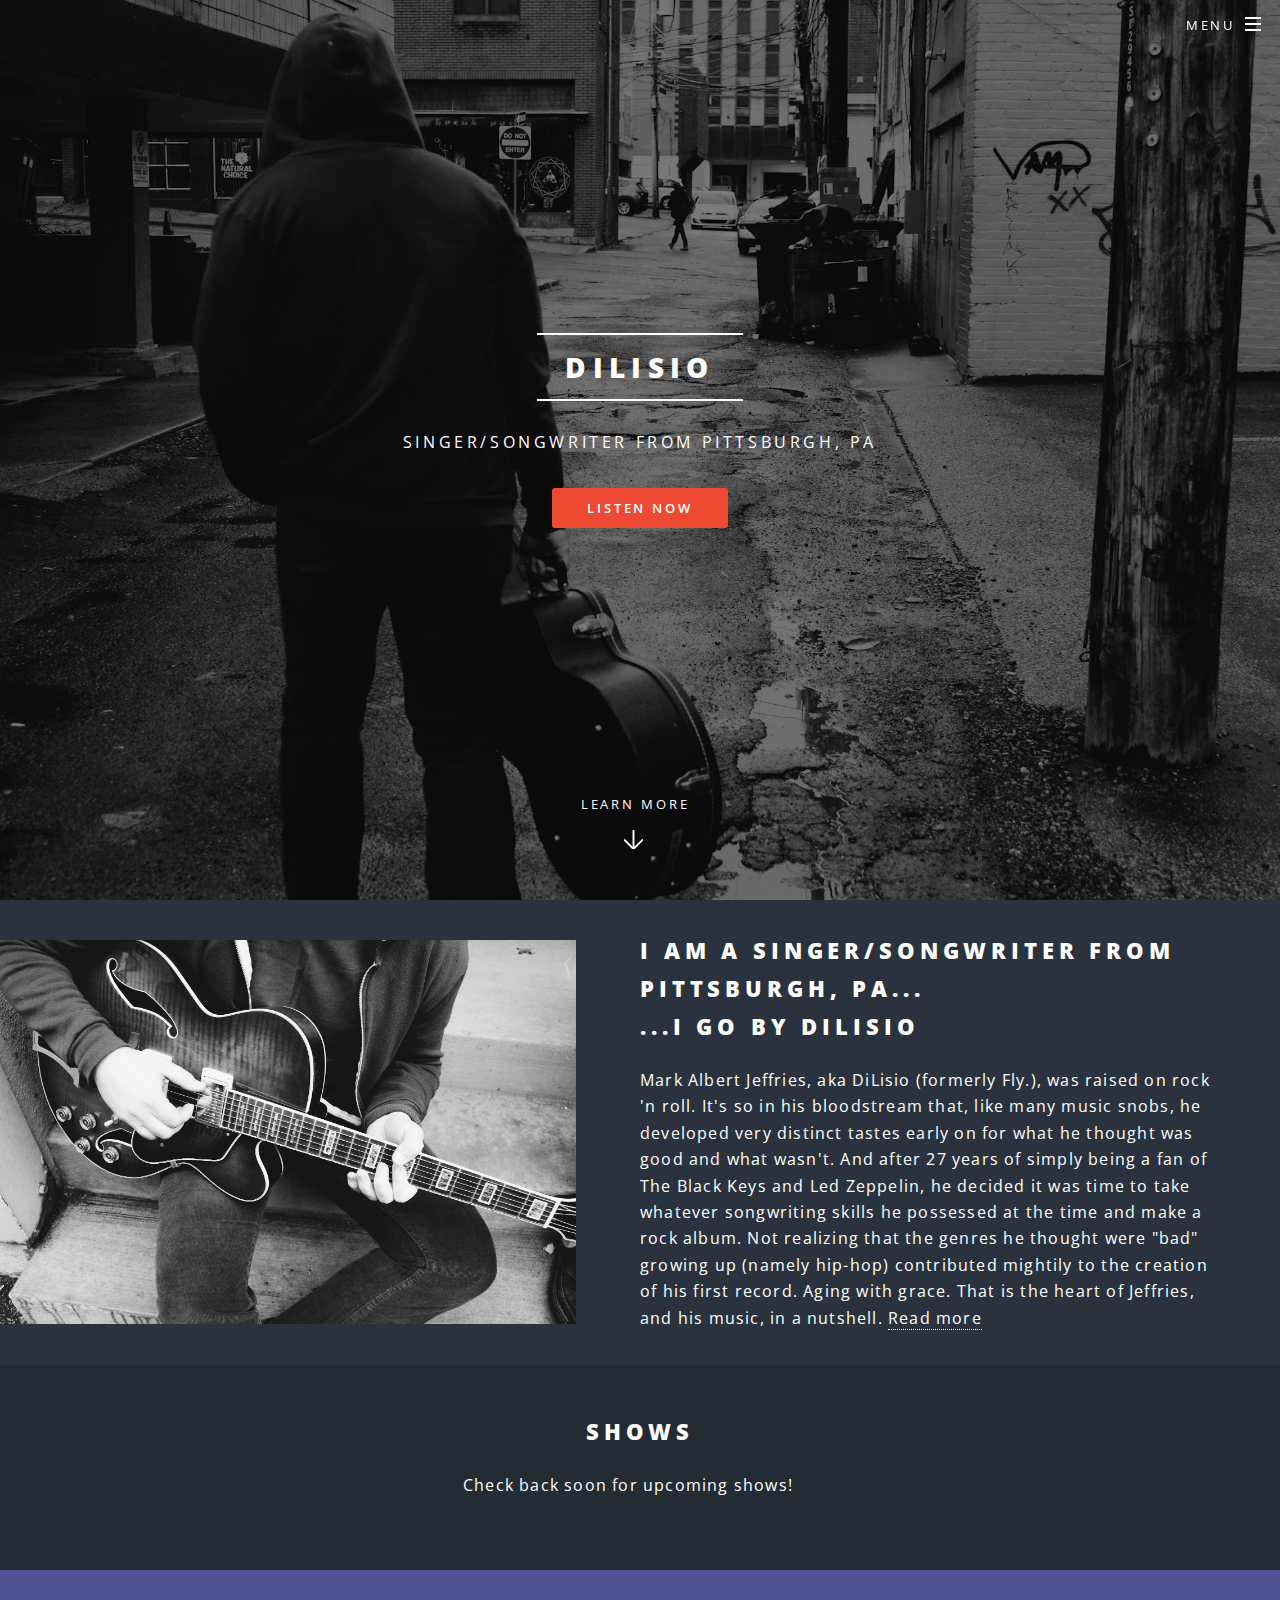
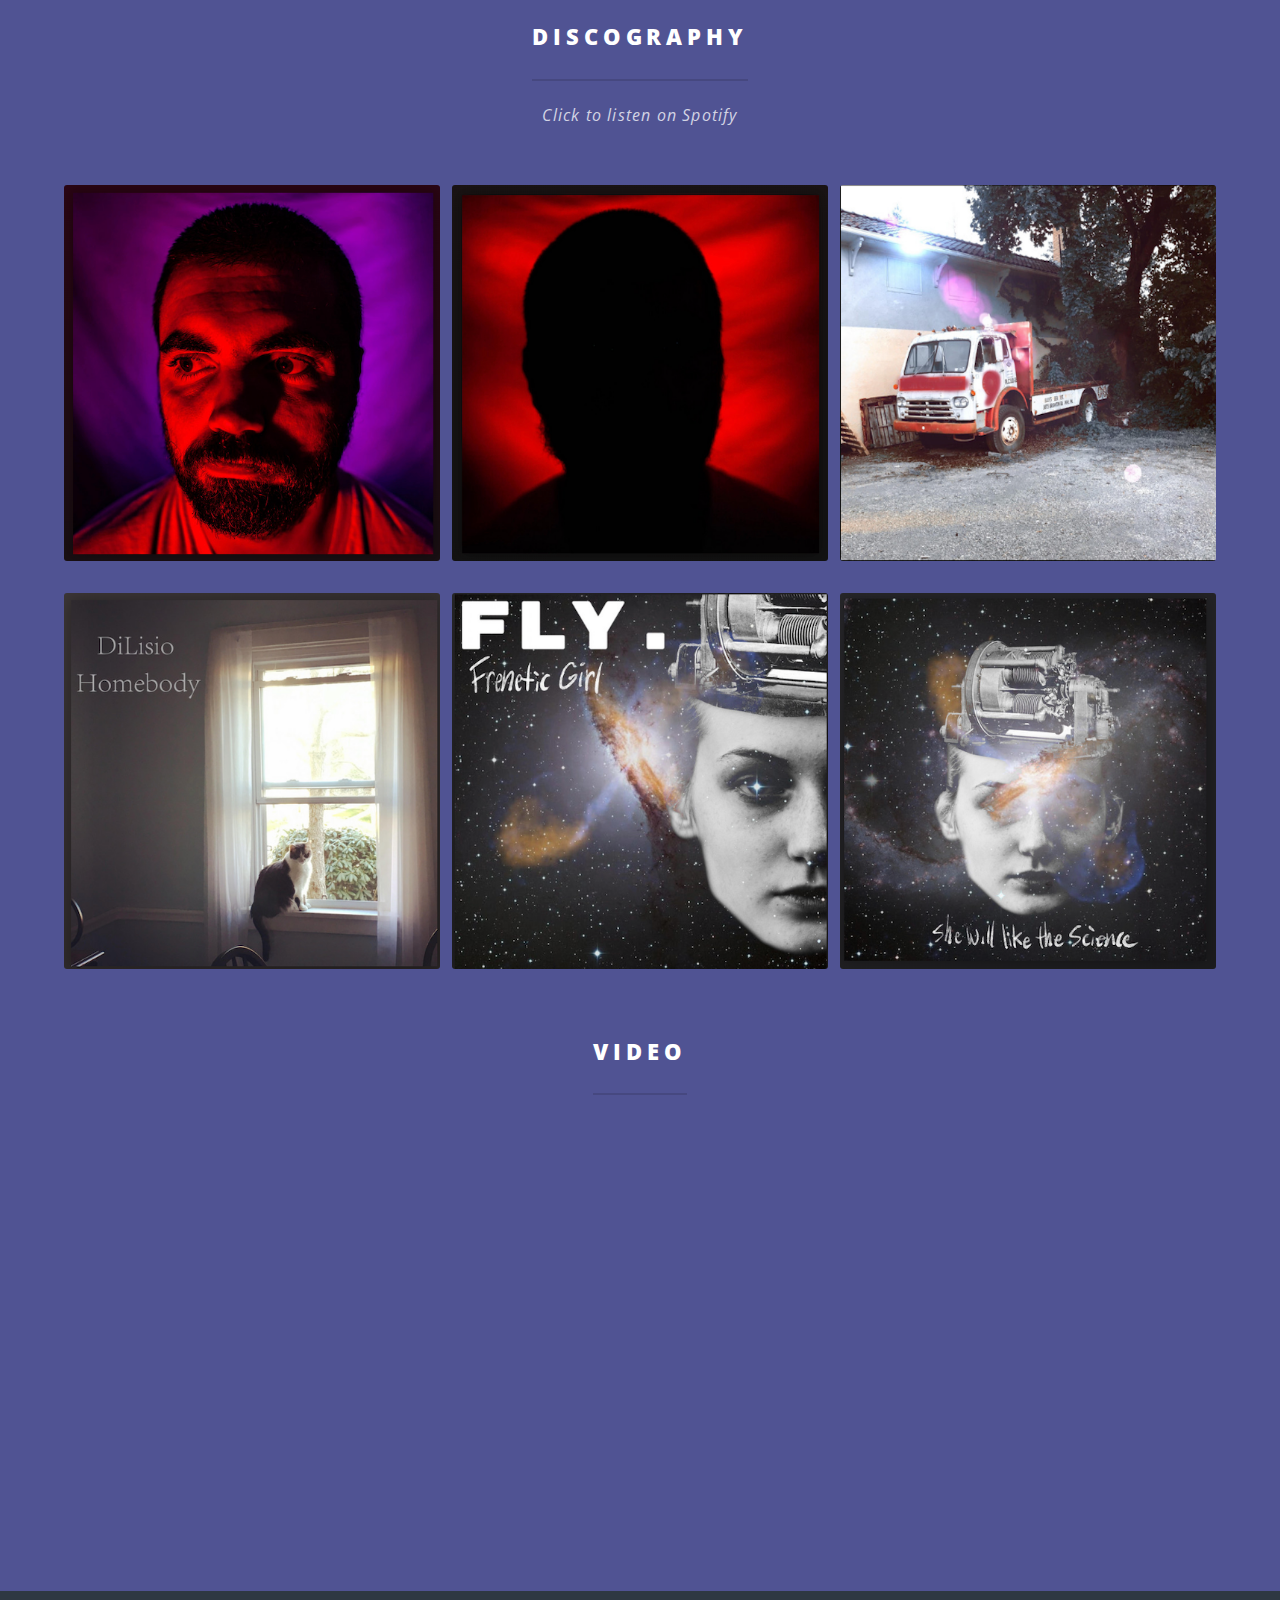
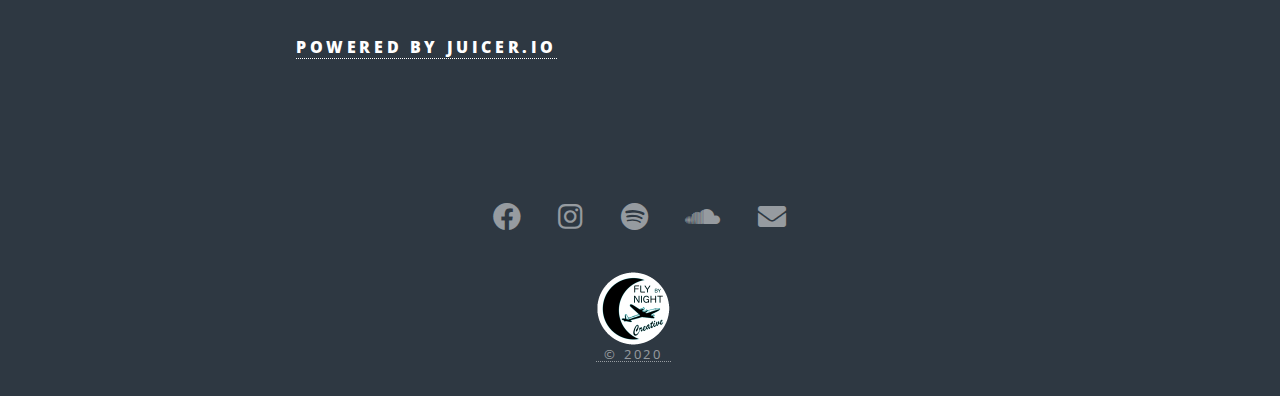
==== index.html @ 2add56e3 "add lyric video" ====
<!DOCTYPE HTML>
<html>
	<head>
		<title>DiLisio Music</title>
		<meta charset="utf-8" />
		<meta name="viewport" content="width=device-width, initial-scale=1, user-scalable=no" />
    <link rel="stylesheet" href="assets/css/main.css" />
    <link rel="icon" type="image/png" href="./favicon.ico">
		<noscript><link rel="stylesheet" href="assets/css/noscript.css" /></noscript>
	</head>
	<body class="landing is-preload">

		<!-- Page Wrapper -->
			<div id="page-wrapper">

				<!-- Header -->
					<header id="header" class="alt">
						<h1><a href="index.html">DiLisio</a></h1>
						<nav id="nav">
							<ul>
								<li class="special">
									<a href="#menu" class="menuToggle"><span>Menu</span></a>
									<div id="menu">
										<ul>
											<li><a href="index.html">Home</a></li>
											<li><a href="#about">About</a></li>
                      <li><a href="#events">Shows</a></li>
                      <li><a href="#media">Media</a></li>
										</ul>
									</div>
								</li>
							</ul>
						</nav>
					</header>

				<!-- Banner -->
					<section id="banner">
						<div class="inner">
							<h2>DiLisio</h2>
							<p>Singer/Songwriter from Pittsburgh, PA</p>
							<ul class="actions special">
								<li><a href="#media" class="button primary">Listen Now</a></li>
							</ul>
						</div>
						<a href="#about" class="more scrolly">Learn More</a>
					</section>

        <!-- About -->
          <section id="about" class="wrapper alt style2">
            <section class="spotlight">
              <div class="image"><img src="images/pic01.jpg" alt="" /></div><div class="content">
                <h2>I am a singer/songwriter from Pittsburgh, PA...<br />
                  ...I go by DiLisio</h2>
                <p>Mark Albert Jeffries, aka DiLisio (formerly Fly.), was raised on rock 'n roll. It's so in his
                bloodstream that, like many music snobs, he developed very distinct tastes early on for what he thought
                was good and what wasn't. And after 27 years of simply being a fan of The Black Keys and Led Zeppelin,
                he decided it was time to take whatever songwriting skills he possessed at the time and make a rock
                album. Not realizing that the genres he thought were "bad" growing up (namely hip-hop) contributed
                mightily to the creation of his first record. Aging with grace. That is the heart of Jeffries, and his
                music, in a nutshell. <a href="about.html">Read more</a></p>
              </div>
            </section>
          </section>
          
          <!-- Events -->
          <section id="events" class="wrapper alt style2">
            <section class="spotlight">
              <div class="events">
                <h2>Shows</h2>
                <ul class="alt">
                  <li>
                    <div class="row">
                      <div class="col-12">
                        <p>Check back soon for upcoming shows!</p>
                      </div>
                    </div>
                  </li>
                  <!-- Event -->
                  <!-- <li>
                    <div class="row">
                      <div class="col-3">
                        Sa. March 14, 2020
                        <br>
                        6:00pm
                      </div>
                      <div class="col-6">
                        <h4>
                          <a href="https://rockwoodmusichall.com/event/dilisio/"
                            target="blank">Rockwood Music Hall, NYC</a>
                        </h4>
                        <span>
                          <i>
                            DiLisio (on Stage I)
                          </i>
                        </span>
                      </div>
                      <div class="col-3">
                        No Cover
                        <br>
                        21+
                      </div>
                    </div>
                  </li> -->
                  <!-- Event -->
                  <!-- <li>
                    <div class="row">
                      <div class="col-3">
                        11-10-2019
                        <br>
                        7:00pm
                      </div>
                      <div class="col-6">
                        <h4>Somewhere In Pittsburgh</h4>
                        <span>
                          <i>More descriptive information</i>
                        </span>
                      </div>
                      <div class="col-3">
                        Price TBD
                      </div>
                    </div>
                  </li> -->
                </ul>
              </div>
            </section>
          </section>

				<!-- Media -->
					<section id="media" class="wrapper style3 special">
						<div class="inner">
							<header class="major">
                <h2>Discography</h2>
                <p class="small"><i>Click to listen on Spotify</i></p>
              </header>
              <div class="box alt">
                <div class="row gtr-50" style="justify-content: center;">
                  <div class="col-4">
                    <span class="image fit">
                      <a href="https://open.spotify.com/album/1Ypr095Gbe5X6QmlO5LQBn" target="blank">
                        <img src="./images/ninetosix.png" alt="Nine to Six">
                      </a>
                    </span>
                  </div>
                  <div class="col-4">
                    <span class="image fit">
                      <a href="https://open.spotify.com/track/3rNw2gfbawACw06v9SVKeW" target="blank">
                        <img src="./images/thirdkid.png" alt="Third Kid">
                      </a>
                    </span>
                  </div>
                  <div class="col-4">
                    <span class="image fit">
                      <a href="https://open.spotify.com/album/3cNwKCBAu1zK0mN9bc5M6N" target="blank">
                        <img src="./images/ignatius.png" alt="Ignatuis">
                      </a>
                    </span>
                  </div>
                </div>
                <div class="row gtr-50" style="justify-content: center;">
                  <div class="col-4">
                    <span class="image fit">
                      <a href="https://open.spotify.com/album/7iqFsmywEopkNvWIKdYFKN" target="blank">
                        <img src="./images/homebody_album.png" alt="Homebody Album">
                      </a>
                    </span>
                  </div>
                  <div class="col-4">
                    <span class="image fit">
                      <a href="https://open.spotify.com/album/6KTgEOl9k09N1osDL3C9WK" target="blank">
                        <img src="./images/freneticgirl_album.png" alt="Fly Frenetic Girl Fly">
                      </a>
                    </span>
                  </div>
                  <div class="col-4">
                    <span class="image fit">
                      <a href="https://open.spotify.com/album/4YTbtve1mFZxiSPj3fg0Ij" target="blank">
                        <img src="./images/science_album.png" alt="She Will Like the Science">
                      </a>
                    </span>
                  </div>
                </div>
              </div>
            </div>
            
            <div class="inner">
              <header class="major">
                <h2>Video</h2>
              </header>
              <div class="box alt">
                <div class="row gtr-50" style="justify-content: center;">
                  <div class="col-12">
                    <iframe width="560" height="315" src="https://www.youtube-nocookie.com/embed/4_BIo9CR0AQ" frameborder="0"
                      allow="accelerometer; autoplay; encrypted-media; gyroscope; picture-in-picture" allowfullscreen></iframe>
                  </div>
                </div>
              </div>
            </div>
          </section>

				<!-- CTA -->
					<section id="cta" class="wrapper style4">
						<div class="inner">
							<script src="https://assets.juicer.io/embed.js" type="text/javascript"></script>
							<link href="https://assets.juicer.io/embed.css" media="all" rel="stylesheet" type="text/css" />
							<ul class="juicer-feed" data-feed-id="igobydilisio">
							  <h1 class="referral"><a href="https://www.juicer.io">Powered by Juicer.io</a></h1>
							</ul>
						</div>
					</section>

				<!-- Footer -->
					<footer id="footer">
						<ul class="icons">
              <li>
                <a href="https://wwww.facebook.com/igobydilisio/" target="blank" class="icon brands fa-facebook">
                  <span class="label">Facebook</span>
                </a>
              </li>
              <li>
                <a href="https://www.instagram.com/igobydilisio/" target="blank" class="icon brands fa-instagram">
                  <span class="label">Instagram</span>
                </a>
              </li>
              <li>
                <a href="https://open.spotify.com/artist/0i4edphpvkUBeal0xPfTtk" target="blank" class="icon brands fa-spotify">
                  <span class="label">Spotify</span>
                </a>
              </li>
							<li>
                <a href="https://soundcloud.com/mark-jeffries-790343314" target="blank" class="icon brands fa-soundcloud">
                  <span class="label">SoundCloud</span>
                </a>
              </li>
							<li>
                <a href="mailto:dilisiomusic@gmail.com" class="icon solid fa-envelope">
                  <span class="label">E-mail</span>
                </a>
              </li>
						</ul>
						<ul class="copyright">
							<li>
                <div class="fbnc">
                  <a href="http://www.flybynightcreative.com/" target="blank">
                    <img src="./images/fbnc_logo-round.png" alt="Fly by Night Creative">
                    <br>
                    &copy; 2020
                  </a>
                </div>
              </li>
						</ul>
					</footer>

			</div>

		<!-- Scripts -->
			<script src="assets/js/jquery.min.js"></script>
			<script src="assets/js/jquery.scrollex.min.js"></script>
			<script src="assets/js/jquery.scrolly.min.js"></script>
			<script src="assets/js/browser.min.js"></script>
			<script src="assets/js/breakpoints.min.js"></script>
			<script src="assets/js/util.js"></script>
			<script src="assets/js/main.js"></script>

	</body>
</html>
---- assets/css/main.css ----
@import url(fontawesome-all.min.css);
@import url("https://fonts.googleapis.com/css?family=Open+Sans:400,400italic,600,600italic,800,800italic");

/*
	Spectral by Pixelarity
	pixelarity.com | hello@pixelarity.com
	License: pixelarity.com/license
*/

html, body, div, span, applet, object,
iframe, h1, h2, h3, h4, h5, h6, p, blockquote,
pre, a, abbr, acronym, address, big, cite,
code, del, dfn, em, img, ins, kbd, q, s, samp,
small, strike, strong, sub, sup, tt, var, b,
u, i, center, dl, dt, dd, ol, ul, li, fieldset,
form, label, legend, table, caption, tbody,
tfoot, thead, tr, th, td, article, aside,
canvas, details, embed, figure, figcaption,
footer, header, hgroup, menu, nav, output, ruby,
section, summary, time, mark, audio, video {
	margin: 0;
	padding: 0;
	border: 0;
	font-size: 100%;
	font: inherit;
	vertical-align: baseline;}

article, aside, details, figcaption, figure,
footer, header, hgroup, menu, nav, section {
	display: block;}

body {
	line-height: 1;
}

ol, ul {
	list-style: none;
}

blockquote, q {
	quotes: none;
}

	blockquote:before, blockquote:after, q:before, q:after {
		content: '';
		content: none;
	}

table {
	border-collapse: collapse;
	border-spacing: 0;
}

body {
	-webkit-text-size-adjust: none;
}

mark {
	background-color: transparent;
	color: inherit;
}

input::-moz-focus-inner {
	border: 0;
	padding: 0;
}

input, select, textarea {
	-moz-appearance: none;
	-webkit-appearance: none;
	-ms-appearance: none;
	appearance: none;
}

/* Basic */

	@-ms-viewport {
		width: device-width;
	}

	html {
		box-sizing: border-box;
	}

	*, *:before, *:after {
		box-sizing: inherit;
	}

	body {
		background: #2e3842;
	}

		body.is-preload *, body.is-preload *:before, body.is-preload *:after {
			-moz-animation: none !important;
			-webkit-animation: none !important;
			-ms-animation: none !important;
			animation: none !important;
			-moz-transition: none !important;
			-webkit-transition: none !important;
			-ms-transition: none !important;
			transition: none !important;
		}

	body, input, select, textarea {
		color: #fff;
		font-family: "Open Sans", Helvetica, sans-serif;
		font-size: 15pt;
		font-weight: 400;
		letter-spacing: 0.075em;
		line-height: 1.65em;
	}

		@media screen and (max-width: 1680px) {

			body, input, select, textarea {
				font-size: 13pt;
			}

		}

		@media screen and (max-width: 1280px) {

			body, input, select, textarea {
				font-size: 12pt;
			}

		}

		@media screen and (max-width: 736px) {

			body, input, select, textarea {
				font-size: 11pt;
				letter-spacing: 0.0375em;
			}

		}

	a {
		-moz-transition: color 0.2s ease, border-bottom-color 0.2s ease;
		-webkit-transition: color 0.2s ease, border-bottom-color 0.2s ease;
		-ms-transition: color 0.2s ease, border-bottom-color 0.2s ease;
		transition: color 0.2s ease, border-bottom-color 0.2s ease;
		border-bottom: dotted 1px;
		color: inherit;
		text-decoration: none;
	}

		a:hover {
			border-bottom-color: transparent;
		}

	strong, b {
		color: #fff;
		font-weight: 600;
	}

	em, i {
		font-style: italic;
	}

	p {
		margin: 0 0 2em 0;
	}

	h1, h2, h3, h4, h5, h6 {
		color: #fff;
		font-weight: 800;
		letter-spacing: 0.225em;
		line-height: 1em;
		margin: 0 0 1em 0;
		text-transform: uppercase;
	}

		h1 a, h2 a, h3 a, h4 a, h5 a, h6 a {
			color: inherit;
			text-decoration: none;
		}

	h2 {
		font-size: 1.35em;
		line-height: 1.75em;
	}

		@media screen and (max-width: 736px) {

			h2 {
				font-size: 1.1em;
				line-height: 1.65em;
			}

		}

	h3 {
		font-size: 1.15em;
		line-height: 1.75em;
	}

		@media screen and (max-width: 736px) {

			h3 {
				font-size: 1em;
				line-height: 1.65em;
			}

		}

	h4 {
		font-size: 1em;
		line-height: 1.5em;
	}

	h5 {
		font-size: 0.8em;
		line-height: 1.5em;
	}

	h6 {
		font-size: 0.7em;
		line-height: 1.5em;
	}

	sub {
		font-size: 0.8em;
		position: relative;
		top: 0.5em;
	}

	sup {
		font-size: 0.8em;
		position: relative;
		top: -0.5em;
	}

	hr {
		border: 0;
		border-bottom: solid 2px #fff;
		margin: 3em 0;
	}

		hr.major {
			margin: 4.5em 0;
		}

	blockquote {
		border-left: solid 4px #fff;
		font-style: italic;
		margin: 0 0 2em 0;
		padding: 0.5em 0 0.5em 2em;
	}

	code {
		background: rgba(144, 144, 144, 0.25);
		border-radius: 3px;
		font-family: "Courier New", monospace;
		font-size: 0.9em;
		letter-spacing: 0;
		margin: 0 0.25em;
		padding: 0.25em 0.65em;
	}

	pre {
		-webkit-overflow-scrolling: touch;
		font-family: "Courier New", monospace;
		font-size: 0.9em;
		margin: 0 0 2em 0;
	}

		pre code {
			display: block;
			line-height: 1.75em;
			padding: 1em 1.5em;
			overflow-x: auto;
		}

	.align-left {
		text-align: left;
	}

	.align-center {
		text-align: center;
	}

	.align-right {
		text-align: right;
	}

/* Row */

	.row {
		display: flex;
		flex-wrap: wrap;
		box-sizing: border-box;
		align-items: stretch;
	}

		.row > * {
			box-sizing: border-box;
		}

		.row.gtr-uniform > * > :last-child {
			margin-bottom: 0;
		}

		.row.aln-left {
			justify-content: flex-start;
		}

		.row.aln-center {
			justify-content: center;
		}

		.row.aln-right {
			justify-content: flex-end;
		}

		.row.aln-top {
			align-items: flex-start;
		}

		.row.aln-middle {
			align-items: center;
		}

		.row.aln-bottom {
			align-items: flex-end;
		}

		.row > .imp {
			order: -1;
		}

		.row > .col-1 {
			width: 8.33333%;
		}

		.row > .off-1 {
			margin-left: 8.33333%;
		}

		.row > .col-2 {
			width: 16.66667%;
		}

		.row > .off-2 {
			margin-left: 16.66667%;
		}

		.row > .col-3 {
			width: 25%;
		}

		.row > .off-3 {
			margin-left: 25%;
		}

		.row > .col-4 {
			width: 33.33333%;
		}

		.row > .off-4 {
			margin-left: 33.33333%;
		}

		.row > .col-5 {
			width: 41.66667%;
		}

		.row > .off-5 {
			margin-left: 41.66667%;
		}

		.row > .col-6 {
			width: 50%;
		}

		.row > .off-6 {
			margin-left: 50%;
		}

		.row > .col-7 {
			width: 58.33333%;
		}

		.row > .off-7 {
			margin-left: 58.33333%;
		}

		.row > .col-8 {
			width: 66.66667%;
		}

		.row > .off-8 {
			margin-left: 66.66667%;
		}

		.row > .col-9 {
			width: 75%;
		}

		.row > .off-9 {
			margin-left: 75%;
		}

		.row > .col-10 {
			width: 83.33333%;
		}

		.row > .off-10 {
			margin-left: 83.33333%;
		}

		.row > .col-11 {
			width: 91.66667%;
		}

		.row > .off-11 {
			margin-left: 91.66667%;
		}

		.row > .col-12 {
			width: 100%;
		}

		.row > .off-12 {
			margin-left: 100%;
		}

		.row.gtr-0 {
			margin-top: 0;
			margin-left: 0em;
		}

			.row.gtr-0 > * {
				padding: 0 0 0 0em;
			}

			.row.gtr-0.gtr-uniform {
				margin-top: 0em;
			}

				.row.gtr-0.gtr-uniform > * {
					padding-top: 0em;
				}

		.row.gtr-25 {
			margin-top: 0;
			margin-left: -0.375em;
		}

			.row.gtr-25 > * {
				padding: 0 0 0 0.375em;
			}

			.row.gtr-25.gtr-uniform {
				margin-top: -0.375em;
			}

				.row.gtr-25.gtr-uniform > * {
					padding-top: 0.375em;
				}

		.row.gtr-50 {
			margin-top: 0;
			margin-left: -0.75em;
		}

			.row.gtr-50 > * {
				padding: 0 0 0 0.75em;
			}

			.row.gtr-50.gtr-uniform {
				margin-top: -0.75em;
			}

				.row.gtr-50.gtr-uniform > * {
					padding-top: 0.75em;
				}

		.row {
			margin-top: 0;
			margin-left: -1.5em;
		}

			.row > * {
				padding: 0 0 0 1.5em;
			}

			.row.gtr-uniform {
				margin-top: -1.5em;
			}

				.row.gtr-uniform > * {
					padding-top: 1.5em;
				}

		.row.gtr-150 {
			margin-top: 0;
			margin-left: -2.25em;
		}

			.row.gtr-150 > * {
				padding: 0 0 0 2.25em;
			}

			.row.gtr-150.gtr-uniform {
				margin-top: -2.25em;
			}

				.row.gtr-150.gtr-uniform > * {
					padding-top: 2.25em;
				}

		.row.gtr-200 {
			margin-top: 0;
			margin-left: -3em;
		}

			.row.gtr-200 > * {
				padding: 0 0 0 3em;
			}

			.row.gtr-200.gtr-uniform {
				margin-top: -3em;
			}

				.row.gtr-200.gtr-uniform > * {
					padding-top: 3em;
				}

		@media screen and (max-width: 1680px) {

			.row {
				display: flex;
				flex-wrap: wrap;
				box-sizing: border-box;
				align-items: stretch;
			}

				.row > * {
					box-sizing: border-box;
				}

				.row.gtr-uniform > * > :last-child {
					margin-bottom: 0;
				}

				.row.aln-left {
					justify-content: flex-start;
				}

				.row.aln-center {
					justify-content: center;
				}

				.row.aln-right {
					justify-content: flex-end;
				}

				.row.aln-top {
					align-items: flex-start;
				}

				.row.aln-middle {
					align-items: center;
				}

				.row.aln-bottom {
					align-items: flex-end;
				}

				.row > .imp-xlarge {
					order: -1;
				}

				.row > .col-1-xlarge {
					width: 8.33333%;
				}

				.row > .off-1-xlarge {
					margin-left: 8.33333%;
				}

				.row > .col-2-xlarge {
					width: 16.66667%;
				}

				.row > .off-2-xlarge {
					margin-left: 16.66667%;
				}

				.row > .col-3-xlarge {
					width: 25%;
				}

				.row > .off-3-xlarge {
					margin-left: 25%;
				}

				.row > .col-4-xlarge {
					width: 33.33333%;
				}

				.row > .off-4-xlarge {
					margin-left: 33.33333%;
				}

				.row > .col-5-xlarge {
					width: 41.66667%;
				}

				.row > .off-5-xlarge {
					margin-left: 41.66667%;
				}

				.row > .col-6-xlarge {
					width: 50%;
				}

				.row > .off-6-xlarge {
					margin-left: 50%;
				}

				.row > .col-7-xlarge {
					width: 58.33333%;
				}

				.row > .off-7-xlarge {
					margin-left: 58.33333%;
				}

				.row > .col-8-xlarge {
					width: 66.66667%;
				}

				.row > .off-8-xlarge {
					margin-left: 66.66667%;
				}

				.row > .col-9-xlarge {
					width: 75%;
				}

				.row > .off-9-xlarge {
					margin-left: 75%;
				}

				.row > .col-10-xlarge {
					width: 83.33333%;
				}

				.row > .off-10-xlarge {
					margin-left: 83.33333%;
				}

				.row > .col-11-xlarge {
					width: 91.66667%;
				}

				.row > .off-11-xlarge {
					margin-left: 91.66667%;
				}

				.row > .col-12-xlarge {
					width: 100%;
				}

				.row > .off-12-xlarge {
					margin-left: 100%;
				}

				.row.gtr-0 {
					margin-top: 0;
					margin-left: 0em;
				}

					.row.gtr-0 > * {
						padding: 0 0 0 0em;
					}

					.row.gtr-0.gtr-uniform {
						margin-top: 0em;
					}

						.row.gtr-0.gtr-uniform > * {
							padding-top: 0em;
						}

				.row.gtr-25 {
					margin-top: 0;
					margin-left: -0.375em;
				}

					.row.gtr-25 > * {
						padding: 0 0 0 0.375em;
					}

					.row.gtr-25.gtr-uniform {
						margin-top: -0.375em;
					}

						.row.gtr-25.gtr-uniform > * {
							padding-top: 0.375em;
						}

				.row.gtr-50 {
					margin-top: 0;
					margin-left: -0.75em;
				}

					.row.gtr-50 > * {
						padding: 0 0 0 0.75em;
					}

					.row.gtr-50.gtr-uniform {
						margin-top: -0.75em;
					}

						.row.gtr-50.gtr-uniform > * {
							padding-top: 0.75em;
						}

				.row {
					margin-top: 0;
					margin-left: -1.5em;
				}

					.row > * {
						padding: 0 0 0 1.5em;
					}

					.row.gtr-uniform {
						margin-top: -1.5em;
					}

						.row.gtr-uniform > * {
							padding-top: 1.5em;
						}

				.row.gtr-150 {
					margin-top: 0;
					margin-left: -2.25em;
				}

					.row.gtr-150 > * {
						padding: 0 0 0 2.25em;
					}

					.row.gtr-150.gtr-uniform {
						margin-top: -2.25em;
					}

						.row.gtr-150.gtr-uniform > * {
							padding-top: 2.25em;
						}

				.row.gtr-200 {
					margin-top: 0;
					margin-left: -3em;
				}

					.row.gtr-200 > * {
						padding: 0 0 0 3em;
					}

					.row.gtr-200.gtr-uniform {
						margin-top: -3em;
					}

						.row.gtr-200.gtr-uniform > * {
							padding-top: 3em;
						}

		}

		@media screen and (max-width: 1280px) {

			.row {
				display: flex;
				flex-wrap: wrap;
				box-sizing: border-box;
				align-items: stretch;
			}

				.row > * {
					box-sizing: border-box;
				}

				.row.gtr-uniform > * > :last-child {
					margin-bottom: 0;
				}

				.row.aln-left {
					justify-content: flex-start;
				}

				.row.aln-center {
					justify-content: center;
				}

				.row.aln-right {
					justify-content: flex-end;
				}

				.row.aln-top {
					align-items: flex-start;
				}

				.row.aln-middle {
					align-items: center;
				}

				.row.aln-bottom {
					align-items: flex-end;
				}

				.row > .imp-large {
					order: -1;
				}

				.row > .col-1-large {
					width: 8.33333%;
				}

				.row > .off-1-large {
					margin-left: 8.33333%;
				}

				.row > .col-2-large {
					width: 16.66667%;
				}

				.row > .off-2-large {
					margin-left: 16.66667%;
				}

				.row > .col-3-large {
					width: 25%;
				}

				.row > .off-3-large {
					margin-left: 25%;
				}

				.row > .col-4-large {
					width: 33.33333%;
				}

				.row > .off-4-large {
					margin-left: 33.33333%;
				}

				.row > .col-5-large {
					width: 41.66667%;
				}

				.row > .off-5-large {
					margin-left: 41.66667%;
				}

				.row > .col-6-large {
					width: 50%;
				}

				.row > .off-6-large {
					margin-left: 50%;
				}

				.row > .col-7-large {
					width: 58.33333%;
				}

				.row > .off-7-large {
					margin-left: 58.33333%;
				}

				.row > .col-8-large {
					width: 66.66667%;
				}

				.row > .off-8-large {
					margin-left: 66.66667%;
				}

				.row > .col-9-large {
					width: 75%;
				}

				.row > .off-9-large {
					margin-left: 75%;
				}

				.row > .col-10-large {
					width: 83.33333%;
				}

				.row > .off-10-large {
					margin-left: 83.33333%;
				}

				.row > .col-11-large {
					width: 91.66667%;
				}

				.row > .off-11-large {
					margin-left: 91.66667%;
				}

				.row > .col-12-large {
					width: 100%;
				}

				.row > .off-12-large {
					margin-left: 100%;
				}

				.row.gtr-0 {
					margin-top: 0;
					margin-left: 0em;
				}

					.row.gtr-0 > * {
						padding: 0 0 0 0em;
					}

					.row.gtr-0.gtr-uniform {
						margin-top: 0em;
					}

						.row.gtr-0.gtr-uniform > * {
							padding-top: 0em;
						}

				.row.gtr-25 {
					margin-top: 0;
					margin-left: -0.375em;
				}

					.row.gtr-25 > * {
						padding: 0 0 0 0.375em;
					}

					.row.gtr-25.gtr-uniform {
						margin-top: -0.375em;
					}

						.row.gtr-25.gtr-uniform > * {
							padding-top: 0.375em;
						}

				.row.gtr-50 {
					margin-top: 0;
					margin-left: -0.75em;
				}

					.row.gtr-50 > * {
						padding: 0 0 0 0.75em;
					}

					.row.gtr-50.gtr-uniform {
						margin-top: -0.75em;
					}

						.row.gtr-50.gtr-uniform > * {
							padding-top: 0.75em;
						}

				.row {
					margin-top: 0;
					margin-left: -1.5em;
				}

					.row > * {
						padding: 0 0 0 1.5em;
					}

					.row.gtr-uniform {
						margin-top: -1.5em;
					}

						.row.gtr-uniform > * {
							padding-top: 1.5em;
						}

				.row.gtr-150 {
					margin-top: 0;
					margin-left: -2.25em;
				}

					.row.gtr-150 > * {
						padding: 0 0 0 2.25em;
					}

					.row.gtr-150.gtr-uniform {
						margin-top: -2.25em;
					}

						.row.gtr-150.gtr-uniform > * {
							padding-top: 2.25em;
						}

				.row.gtr-200 {
					margin-top: 0;
					margin-left: -3em;
				}

					.row.gtr-200 > * {
						padding: 0 0 0 3em;
					}

					.row.gtr-200.gtr-uniform {
						margin-top: -3em;
					}

						.row.gtr-200.gtr-uniform > * {
							padding-top: 3em;
						}

		}

		@media screen and (max-width: 980px) {

			.row {
				display: flex;
				flex-wrap: wrap;
				box-sizing: border-box;
				align-items: stretch;
			}

				.row > * {
					box-sizing: border-box;
				}

				.row.gtr-uniform > * > :last-child {
					margin-bottom: 0;
				}

				.row.aln-left {
					justify-content: flex-start;
				}

				.row.aln-center {
					justify-content: center;
				}

				.row.aln-right {
					justify-content: flex-end;
				}

				.row.aln-top {
					align-items: flex-start;
				}

				.row.aln-middle {
					align-items: center;
				}

				.row.aln-bottom {
					align-items: flex-end;
				}

				.row > .imp-medium {
					order: -1;
				}

				.row > .col-1-medium {
					width: 8.33333%;
				}

				.row > .off-1-medium {
					margin-left: 8.33333%;
				}

				.row > .col-2-medium {
					width: 16.66667%;
				}

				.row > .off-2-medium {
					margin-left: 16.66667%;
				}

				.row > .col-3-medium {
					width: 25%;
				}

				.row > .off-3-medium {
					margin-left: 25%;
				}

				.row > .col-4-medium {
					width: 33.33333%;
				}

				.row > .off-4-medium {
					margin-left: 33.33333%;
				}

				.row > .col-5-medium {
					width: 41.66667%;
				}

				.row > .off-5-medium {
					margin-left: 41.66667%;
				}

				.row > .col-6-medium {
					width: 50%;
				}

				.row > .off-6-medium {
					margin-left: 50%;
				}

				.row > .col-7-medium {
					width: 58.33333%;
				}

				.row > .off-7-medium {
					margin-left: 58.33333%;
				}

				.row > .col-8-medium {
					width: 66.66667%;
				}

				.row > .off-8-medium {
					margin-left: 66.66667%;
				}

				.row > .col-9-medium {
					width: 75%;
				}

				.row > .off-9-medium {
					margin-left: 75%;
				}

				.row > .col-10-medium {
					width: 83.33333%;
				}

				.row > .off-10-medium {
					margin-left: 83.33333%;
				}

				.row > .col-11-medium {
					width: 91.66667%;
				}

				.row > .off-11-medium {
					margin-left: 91.66667%;
				}

				.row > .col-12-medium {
					width: 100%;
				}

				.row > .off-12-medium {
					margin-left: 100%;
				}

				.row.gtr-0 {
					margin-top: 0;
					margin-left: 0em;
				}

					.row.gtr-0 > * {
						padding: 0 0 0 0em;
					}

					.row.gtr-0.gtr-uniform {
						margin-top: 0em;
					}

						.row.gtr-0.gtr-uniform > * {
							padding-top: 0em;
						}

				.row.gtr-25 {
					margin-top: 0;
					margin-left: -0.375em;
				}

					.row.gtr-25 > * {
						padding: 0 0 0 0.375em;
					}

					.row.gtr-25.gtr-uniform {
						margin-top: -0.375em;
					}

						.row.gtr-25.gtr-uniform > * {
							padding-top: 0.375em;
						}

				.row.gtr-50 {
					margin-top: 0;
					margin-left: -0.75em;
				}

					.row.gtr-50 > * {
						padding: 0 0 0 0.75em;
					}

					.row.gtr-50.gtr-uniform {
						margin-top: -0.75em;
					}

						.row.gtr-50.gtr-uniform > * {
							padding-top: 0.75em;
						}

				.row {
					margin-top: 0;
					margin-left: -1.5em;
				}

					.row > * {
						padding: 0 0 0 1.5em;
					}

					.row.gtr-uniform {
						margin-top: -1.5em;
					}

						.row.gtr-uniform > * {
							padding-top: 1.5em;
						}

				.row.gtr-150 {
					margin-top: 0;
					margin-left: -2.25em;
				}

					.row.gtr-150 > * {
						padding: 0 0 0 2.25em;
					}

					.row.gtr-150.gtr-uniform {
						margin-top: -2.25em;
					}

						.row.gtr-150.gtr-uniform > * {
							padding-top: 2.25em;
						}

				.row.gtr-200 {
					margin-top: 0;
					margin-left: -3em;
				}

					.row.gtr-200 > * {
						padding: 0 0 0 3em;
					}

					.row.gtr-200.gtr-uniform {
						margin-top: -3em;
					}

						.row.gtr-200.gtr-uniform > * {
							padding-top: 3em;
						}

		}

		@media screen and (max-width: 736px) {

			.row {
				display: flex;
				flex-wrap: wrap;
				box-sizing: border-box;
				align-items: stretch;
			}

				.row > * {
					box-sizing: border-box;
				}

				.row.gtr-uniform > * > :last-child {
					margin-bottom: 0;
				}

				.row.aln-left {
					justify-content: flex-start;
				}

				.row.aln-center {
					justify-content: center;
				}

				.row.aln-right {
					justify-content: flex-end;
				}

				.row.aln-top {
					align-items: flex-start;
				}

				.row.aln-middle {
					align-items: center;
				}

				.row.aln-bottom {
					align-items: flex-end;
				}

				.row > .imp-small {
					order: -1;
				}

				.row > .col-1-small {
					width: 8.33333%;
				}

				.row > .off-1-small {
					margin-left: 8.33333%;
				}

				.row > .col-2-small {
					width: 16.66667%;
				}

				.row > .off-2-small {
					margin-left: 16.66667%;
				}

				.row > .col-3-small {
					width: 25%;
				}

				.row > .off-3-small {
					margin-left: 25%;
				}

				.row > .col-4-small {
					width: 33.33333%;
				}

				.row > .off-4-small {
					margin-left: 33.33333%;
				}

				.row > .col-5-small {
					width: 41.66667%;
				}

				.row > .off-5-small {
					margin-left: 41.66667%;
				}

				.row > .col-6-small {
					width: 50%;
				}

				.row > .off-6-small {
					margin-left: 50%;
				}

				.row > .col-7-small {
					width: 58.33333%;
				}

				.row > .off-7-small {
					margin-left: 58.33333%;
				}

				.row > .col-8-small {
					width: 66.66667%;
				}

				.row > .off-8-small {
					margin-left: 66.66667%;
				}

				.row > .col-9-small {
					width: 75%;
				}

				.row > .off-9-small {
					margin-left: 75%;
				}

				.row > .col-10-small {
					width: 83.33333%;
				}

				.row > .off-10-small {
					margin-left: 83.33333%;
				}

				.row > .col-11-small {
					width: 91.66667%;
				}

				.row > .off-11-small {
					margin-left: 91.66667%;
				}

				.row > .col-12-small {
					width: 100%;
				}

				.row > .off-12-small {
					margin-left: 100%;
				}

				.row.gtr-0 {
					margin-top: 0;
					margin-left: 0em;
				}

					.row.gtr-0 > * {
						padding: 0 0 0 0em;
					}

					.row.gtr-0.gtr-uniform {
						margin-top: 0em;
					}

						.row.gtr-0.gtr-uniform > * {
							padding-top: 0em;
						}

				.row.gtr-25 {
					margin-top: 0;
					margin-left: -0.375em;
				}

					.row.gtr-25 > * {
						padding: 0 0 0 0.375em;
					}

					.row.gtr-25.gtr-uniform {
						margin-top: -0.375em;
					}

						.row.gtr-25.gtr-uniform > * {
							padding-top: 0.375em;
						}

				.row.gtr-50 {
					margin-top: 0;
					margin-left: -0.75em;
				}

					.row.gtr-50 > * {
						padding: 0 0 0 0.75em;
					}

					.row.gtr-50.gtr-uniform {
						margin-top: -0.75em;
					}

						.row.gtr-50.gtr-uniform > * {
							padding-top: 0.75em;
						}

				.row {
					margin-top: 0;
					margin-left: -1.5em;
				}

					.row > * {
						padding: 0 0 0 1.5em;
					}

					.row.gtr-uniform {
						margin-top: -1.5em;
					}

						.row.gtr-uniform > * {
							padding-top: 1.5em;
						}

				.row.gtr-150 {
					margin-top: 0;
					margin-left: -2.25em;
				}

					.row.gtr-150 > * {
						padding: 0 0 0 2.25em;
					}

					.row.gtr-150.gtr-uniform {
						margin-top: -2.25em;
					}

						.row.gtr-150.gtr-uniform > * {
							padding-top: 2.25em;
						}

				.row.gtr-200 {
					margin-top: 0;
					margin-left: -3em;
				}

					.row.gtr-200 > * {
						padding: 0 0 0 3em;
					}

					.row.gtr-200.gtr-uniform {
						margin-top: -3em;
					}

						.row.gtr-200.gtr-uniform > * {
							padding-top: 3em;
						}

		}

		@media screen and (max-width: 480px) {

			.row {
				display: flex;
				flex-wrap: wrap;
				box-sizing: border-box;
				align-items: stretch;
			}

				.row > * {
					box-sizing: border-box;
				}

				.row.gtr-uniform > * > :last-child {
					margin-bottom: 0;
				}

				.row.aln-left {
					justify-content: flex-start;
				}

				.row.aln-center {
					justify-content: center;
				}

				.row.aln-right {
					justify-content: flex-end;
				}

				.row.aln-top {
					align-items: flex-start;
				}

				.row.aln-middle {
					align-items: center;
				}

				.row.aln-bottom {
					align-items: flex-end;
				}

				.row > .imp-xsmall {
					order: -1;
				}

				.row > .col-1-xsmall {
					width: 8.33333%;
				}

				.row > .off-1-xsmall {
					margin-left: 8.33333%;
				}

				.row > .col-2-xsmall {
					width: 16.66667%;
				}

				.row > .off-2-xsmall {
					margin-left: 16.66667%;
				}

				.row > .col-3-xsmall {
					width: 25%;
				}

				.row > .off-3-xsmall {
					margin-left: 25%;
				}

				.row > .col-4-xsmall {
					width: 33.33333%;
				}

				.row > .off-4-xsmall {
					margin-left: 33.33333%;
				}

				.row > .col-5-xsmall {
					width: 41.66667%;
				}

				.row > .off-5-xsmall {
					margin-left: 41.66667%;
				}

				.row > .col-6-xsmall {
					width: 50%;
				}

				.row > .off-6-xsmall {
					margin-left: 50%;
				}

				.row > .col-7-xsmall {
					width: 58.33333%;
				}

				.row > .off-7-xsmall {
					margin-left: 58.33333%;
				}

				.row > .col-8-xsmall {
					width: 66.66667%;
				}

				.row > .off-8-xsmall {
					margin-left: 66.66667%;
				}

				.row > .col-9-xsmall {
					width: 75%;
				}

				.row > .off-9-xsmall {
					margin-left: 75%;
				}

				.row > .col-10-xsmall {
					width: 83.33333%;
				}

				.row > .off-10-xsmall {
					margin-left: 83.33333%;
				}

				.row > .col-11-xsmall {
					width: 91.66667%;
				}

				.row > .off-11-xsmall {
					margin-left: 91.66667%;
				}

				.row > .col-12-xsmall {
					width: 100%;
				}

				.row > .off-12-xsmall {
					margin-left: 100%;
				}

				.row.gtr-0 {
					margin-top: 0;
					margin-left: 0em;
				}

					.row.gtr-0 > * {
						padding: 0 0 0 0em;
					}

					.row.gtr-0.gtr-uniform {
						margin-top: 0em;
					}

						.row.gtr-0.gtr-uniform > * {
							padding-top: 0em;
						}

				.row.gtr-25 {
					margin-top: 0;
					margin-left: -0.375em;
				}

					.row.gtr-25 > * {
						padding: 0 0 0 0.375em;
					}

					.row.gtr-25.gtr-uniform {
						margin-top: -0.375em;
					}

						.row.gtr-25.gtr-uniform > * {
							padding-top: 0.375em;
						}

				.row.gtr-50 {
					margin-top: 0;
					margin-left: -0.75em;
				}

					.row.gtr-50 > * {
						padding: 0 0 0 0.75em;
					}

					.row.gtr-50.gtr-uniform {
						margin-top: -0.75em;
					}

						.row.gtr-50.gtr-uniform > * {
							padding-top: 0.75em;
						}

				.row {
					margin-top: 0;
					margin-left: -1.5em;
				}

					.row > * {
						padding: 0 0 0 1.5em;
					}

					.row.gtr-uniform {
						margin-top: -1.5em;
					}

						.row.gtr-uniform > * {
							padding-top: 1.5em;
						}

				.row.gtr-150 {
					margin-top: 0;
					margin-left: -2.25em;
				}

					.row.gtr-150 > * {
						padding: 0 0 0 2.25em;
					}

					.row.gtr-150.gtr-uniform {
						margin-top: -2.25em;
					}

						.row.gtr-150.gtr-uniform > * {
							padding-top: 2.25em;
						}

				.row.gtr-200 {
					margin-top: 0;
					margin-left: -3em;
				}

					.row.gtr-200 > * {
						padding: 0 0 0 3em;
					}

					.row.gtr-200.gtr-uniform {
						margin-top: -3em;
					}

						.row.gtr-200.gtr-uniform > * {
							padding-top: 3em;
						}

		}

/* Section/Article */

	section.special, article.special {
		text-align: center;
	}

	header p {
		color: rgba(255, 255, 255, 0.5);
		position: relative;
		top: -0.25em;
	}

	header h3 + p {
		font-size: 1.1em;
	}

	header h4 + p,
	header h5 + p,
	header h6 + p {
		font-size: 0.9em;
	}

	header.major {
		margin: 0 0 3.5em 0;
	}

		header.major h2, header.major h3, header.major h4, header.major h5, header.major h6 {
			border-bottom: solid 2px #fff;
			display: inline-block;
			padding-bottom: 1em;
			position: relative;
		}

			header.major h2:after, header.major h3:after, header.major h4:after, header.major h5:after, header.major h6:after {
				content: '';
				display: block;
				height: 1px;
			}

		header.major p {
			color: #fff;
			top: 0;
		}

		@media screen and (max-width: 736px) {

			header.major {
				margin: 0 0 2em 0;
			}

		}

	@media screen and (max-width: 980px) {

		header br {
			display: none;
		}

	}

/* Form */

	form {
		margin: 0 0 2em 0;
	}

	label {
		color: #fff;
		display: block;
		font-size: 0.9em;
		font-weight: 600;
		margin: 0 0 1em 0;
	}

	input[type="text"],
	input[type="password"],
	input[type="email"],
	select,
	textarea {
		-moz-appearance: none;
		-webkit-appearance: none;
		-ms-appearance: none;
		appearance: none;
		background-color: rgba(144, 144, 144, 0.25);
		border-radius: 3px;
		border: none;
		color: inherit;
		display: block;
		outline: 0;
		padding: 0 1em;
		text-decoration: none;
		width: 100%;
	}

		input[type="text"]:invalid,
		input[type="password"]:invalid,
		input[type="email"]:invalid,
		select:invalid,
		textarea:invalid {
			box-shadow: none;
		}

		input[type="text"]:focus,
		input[type="password"]:focus,
		input[type="email"]:focus,
		select:focus,
		textarea:focus {
			box-shadow: 0 0 0 2px #21b2a6;
		}

	select {
		background-size: 1.25em;
		background-repeat: no-repeat;
		background-position: calc(100% - 1em) center;
		height: 2.75em;
		padding-right: 2.75em;
		text-overflow: ellipsis;
	}

		select:focus::-ms-value {
			background-color: transparent;
		}

		select::-ms-expand {
			display: none;
		}

	input[type="text"],
	input[type="password"],
	input[type="email"],
	select {
		height: 2.75em;
	}

	textarea {
		padding: 0.75em 1em;
	}

	input[type="checkbox"],
	input[type="radio"] {
		-moz-appearance: none;
		-webkit-appearance: none;
		-ms-appearance: none;
		appearance: none;
		display: block;
		float: left;
		margin-right: -2em;
		opacity: 0;
		width: 1em;
		z-index: -1;
	}

		input[type="checkbox"] + label,
		input[type="radio"] + label {
			text-decoration: none;
			color: #fff;
			cursor: pointer;
			display: inline-block;
			font-size: 1em;
			font-weight: 400;
			padding-left: 2.4em;
			padding-right: 0.75em;
			position: relative;
		}

			input[type="checkbox"] + label:before,
			input[type="radio"] + label:before {
				-moz-osx-font-smoothing: grayscale;
				-webkit-font-smoothing: antialiased;
				display: inline-block;
				font-style: normal;
				font-variant: normal;
				text-rendering: auto;
				line-height: 1;
				text-transform: none !important;
				font-family: 'Font Awesome 5 Free';
				font-weight: 900;
			}

			input[type="checkbox"] + label:before,
			input[type="radio"] + label:before {
				background: rgba(144, 144, 144, 0.25);
				border-radius: 3px;
				content: '';
				display: inline-block;
				font-size: 0.8em;
				height: 2.0625em;
				left: 0;
				line-height: 2.0625em;
				position: absolute;
				text-align: center;
				top: 0;
				width: 2.0625em;
			}

		input[type="checkbox"]:checked + label:before,
		input[type="radio"]:checked + label:before {
			background: #2e3842;
			color: #fff;
			content: '\f00c';
		}

		input[type="checkbox"]:focus + label:before,
		input[type="radio"]:focus + label:before {
			box-shadow: 0 0 0 2px #21b2a6;
		}

	input[type="checkbox"] + label:before {
		border-radius: 3px;
	}

	input[type="radio"] + label:before {
		border-radius: 100%;
	}

	::-webkit-input-placeholder {
		color: rgba(255, 255, 255, 0.5) !important;
		opacity: 1.0;
	}

	:-moz-placeholder {
		color: rgba(255, 255, 255, 0.5) !important;
		opacity: 1.0;
	}

	::-moz-placeholder {
		color: rgba(255, 255, 255, 0.5) !important;
		opacity: 1.0;
	}

	:-ms-input-placeholder {
		color: rgba(255, 255, 255, 0.5) !important;
		opacity: 1.0;
	}

/* Box */

	.box {
		border-radius: 3px;
		border: solid 2px #fff;
		margin-bottom: 2em;
		padding: 1.5em;
	}

		.box > :last-child,
		.box > :last-child > :last-child,
		.box > :last-child > :last-child > :last-child {
			margin-bottom: 0;
		}

		.box.alt {
			border: 0;
			border-radius: 0;
			padding: 0;
		}

/* Icon */

	.icon {
		text-decoration: none;
		border-bottom: none;
		position: relative;
	}

		.icon:before {
			-moz-osx-font-smoothing: grayscale;
			-webkit-font-smoothing: antialiased;
			display: inline-block;
			font-style: normal;
			font-variant: normal;
			text-rendering: auto;
			line-height: 1;
			text-transform: none !important;
			font-family: 'Font Awesome 5 Free';
			font-weight: 400;
		}

		.icon > .label {
			display: none;
		}

		.icon:before {
			line-height: inherit;
		}

		.icon.solid:before {
			font-weight: 900;
		}

		.icon.brands:before {
			font-family: 'Font Awesome 5 Brands';
		}

		.icon.major {
			-moz-transform: rotate(-45deg);
			-webkit-transform: rotate(-45deg);
			-ms-transform: rotate(-45deg);
			transform: rotate(-45deg);
			border-radius: 3px;
			border: solid 2px #fff;
			display: inline-block;
			font-size: 1.35em;
			height: calc(3em + 2px);
			line-height: 3em;
			text-align: center;
			width: calc(3em + 2px);
		}

			.icon.major:before {
				-moz-transform: rotate(45deg);
				-webkit-transform: rotate(45deg);
				-ms-transform: rotate(45deg);
				transform: rotate(45deg);
				display: inline-block;
				font-size: 1.5em;
			}

			@media screen and (max-width: 736px) {

				.icon.major {
					font-size: 1em;
				}

			}

		.icon.style1 {
			color: #00ffcc;
		}

		.icon.style2 {
			color: #00f0ff;
		}

		.icon.style3 {
			color: #76ddff;
		}

/* Image */

	.image {
		border-radius: 3px;
		border: 0;
		display: inline-block;
		position: relative;
	}

		.image img {
			border-radius: 3px;
			display: block;
		}

		.image.left {
			float: left;
			margin: 0 2em 2em 0;
			top: 0.25em;
		}

		.image.right {
			float: right;
			margin: 0 0 2em 2em;
			top: 0.25em;
		}

		.image.left, .image.right {
			max-width: 40%;
		}

			.image.left img, .image.right img {
				width: 100%;
			}

		.image.fit {
			display: block;
			margin: 0 0 2em 0;
			width: 100%;
		}

			.image.fit img {
				width: 100%;
			}

/* List */

	ol {
		list-style: decimal;
		margin: 0 0 2em 0;
		padding-left: 1.25em;
	}

		ol li {
			padding-left: 0.25em;
		}

	ul {
		list-style: disc;
		margin: 0 0 2em 0;
		padding-left: 1em;
	}

		ul li {
			padding-left: 0.5em;
		}

		ul.alt {
			list-style: none;
			padding-left: 0;
		}

			ul.alt li {
				border-top: solid 1px #fff;
				padding: 0.5em 0;
			}

				ul.alt li:first-child {
					border-top: 0;
					padding-top: 0;
				}

	dl {
		margin: 0 0 2em 0;
	}

/* Actions */

	ul.actions {
		display: -moz-flex;
		display: -webkit-flex;
		display: -ms-flex;
		display: flex;
		cursor: default;
		list-style: none;
		margin-left: -1em;
		padding-left: 0;
	}

		ul.actions li {
			padding: 0 0 0 1em;
			vertical-align: middle;
		}

		ul.actions.special {
			-moz-justify-content: center;
			-webkit-justify-content: center;
			-ms-justify-content: center;
			justify-content: center;
			width: 100%;
			margin-left: 0;
		}

			ul.actions.special li:first-child {
				padding-left: 0;
			}

		ul.actions.stacked {
			-moz-flex-direction: column;
			-webkit-flex-direction: column;
			-ms-flex-direction: column;
			flex-direction: column;
			margin-left: 0;
		}

			ul.actions.stacked li {
				padding: 1em 0 0 0;
			}

				ul.actions.stacked li:first-child {
					padding-top: 0;
				}

		ul.actions.fit {
			width: calc(100% + 1em);
		}

			ul.actions.fit li {
				-moz-flex-grow: 1;
				-webkit-flex-grow: 1;
				-ms-flex-grow: 1;
				flex-grow: 1;
				-moz-flex-shrink: 1;
				-webkit-flex-shrink: 1;
				-ms-flex-shrink: 1;
				flex-shrink: 1;
				width: 100%;
			}

				ul.actions.fit li > * {
					width: 100%;
				}

			ul.actions.fit.stacked {
				width: 100%;
			}

		@media screen and (max-width: 480px) {

			ul.actions:not(.fixed) {
				-moz-flex-direction: column;
				-webkit-flex-direction: column;
				-ms-flex-direction: column;
				flex-direction: column;
				margin-left: 0;
				width: 100% !important;
			}

				ul.actions:not(.fixed) li {
					-moz-flex-grow: 1;
					-webkit-flex-grow: 1;
					-ms-flex-grow: 1;
					flex-grow: 1;
					-moz-flex-shrink: 1;
					-webkit-flex-shrink: 1;
					-ms-flex-shrink: 1;
					flex-shrink: 1;
					padding: 1em 0 0 0;
					text-align: center;
					width: 100%;
				}

					ul.actions:not(.fixed) li > * {
						width: 100%;
					}

					ul.actions:not(.fixed) li:first-child {
						padding-top: 0;
					}

					ul.actions:not(.fixed) li input[type="submit"],
					ul.actions:not(.fixed) li input[type="reset"],
					ul.actions:not(.fixed) li input[type="button"],
					ul.actions:not(.fixed) li button,
					ul.actions:not(.fixed) li .button {
						width: 100%;
					}

						ul.actions:not(.fixed) li input[type="submit"].icon:before,
						ul.actions:not(.fixed) li input[type="reset"].icon:before,
						ul.actions:not(.fixed) li input[type="button"].icon:before,
						ul.actions:not(.fixed) li button.icon:before,
						ul.actions:not(.fixed) li .button.icon:before {
							margin-left: -0.5em;
						}

		}

/* Icons */

	ul.icons {
		cursor: default;
		list-style: none;
		padding-left: 0;
	}

		ul.icons li {
			display: inline-block;
			padding: 0 1em 0 0;
		}

			ul.icons li:last-child {
				padding-right: 0 !important;
			}

		ul.icons.major {
			padding: 1em 0;
		}

			ul.icons.major li {
				padding-right: 3.5em;
			}

				@media screen and (max-width: 736px) {

					ul.icons.major li {
						padding: 0 1em !important;
					}

				}

/* Table */

	.table-wrapper {
		-webkit-overflow-scrolling: touch;
		overflow-x: auto;
	}

	table {
		margin: 0 0 2em 0;
		width: 100%;
	}

		table tbody tr {
			border: solid 1px #fff;
			border-left: 0;
			border-right: 0;
		}

			table tbody tr:nth-child(2n + 1) {
				background-color: rgba(144, 144, 144, 0.25);
			}

		table td {
			padding: 0.75em 0.75em;
		}

		table th {
			color: #fff;
			font-size: 0.9em;
			font-weight: 600;
			padding: 0 0.75em 0.75em 0.75em;
			text-align: left;
		}

		table thead {
			border-bottom: solid 2px #fff;
		}

		table tfoot {
			border-top: solid 2px #fff;
		}

		table.alt {
			border-collapse: separate;
		}

			table.alt tbody tr td {
				border: solid 1px #fff;
				border-left-width: 0;
				border-top-width: 0;
			}

				table.alt tbody tr td:first-child {
					border-left-width: 1px;
				}

			table.alt tbody tr:first-child td {
				border-top-width: 1px;
			}

			table.alt thead {
				border-bottom: 0;
			}

			table.alt tfoot {
				border-top: 0;
			}

/* Button */

	input[type="submit"],
	input[type="reset"],
	input[type="button"],
	button,
	.button {
		-moz-appearance: none;
		-webkit-appearance: none;
		-ms-appearance: none;
		appearance: none;
		-moz-transition: background-color 0.2s ease-in-out, color 0.2s ease-in-out;
		-webkit-transition: background-color 0.2s ease-in-out, color 0.2s ease-in-out;
		-ms-transition: background-color 0.2s ease-in-out, color 0.2s ease-in-out;
		transition: background-color 0.2s ease-in-out, color 0.2s ease-in-out;
		background-color: transparent;
		border-radius: 3px;
		border: 0;
		box-shadow: inset 0 0 0 2px #fff;
		color: #fff;
		cursor: pointer;
		display: inline-block;
		font-size: 0.8em;
		font-weight: 600;
		height: 3.125em;
		letter-spacing: 0.225em;
		line-height: 3.125em;
		max-width: 30em;
		padding: 0 2.75em;
		text-align: center;
		text-decoration: none;
		text-transform: uppercase;
		white-space: nowrap;
		overflow: hidden;
		text-overflow: ellipsis;
	}

		input[type="submit"]:hover,
		input[type="reset"]:hover,
		input[type="button"]:hover,
		button:hover,
		.button:hover {
			background-color: rgba(144, 144, 144, 0.25);
		}

		input[type="submit"]:active,
		input[type="reset"]:active,
		input[type="button"]:active,
		button:active,
		.button:active {
			background-color: rgba(144, 144, 144, 0.5);
		}

		input[type="submit"].icon:before,
		input[type="reset"].icon:before,
		input[type="button"].icon:before,
		button.icon:before,
		.button.icon:before {
			margin-right: 0.5em;
		}

		input[type="submit"].fit,
		input[type="reset"].fit,
		input[type="button"].fit,
		button.fit,
		.button.fit {
			width: 100%;
		}

		input[type="submit"].small,
		input[type="reset"].small,
		input[type="button"].small,
		button.small,
		.button.small {
			font-size: 0.8em;
		}

		input[type="submit"].large,
		input[type="reset"].large,
		input[type="button"].large,
		button.large,
		.button.large {
			font-size: 1.35em;
		}

		input[type="submit"].primary,
		input[type="reset"].primary,
		input[type="button"].primary,
		button.primary,
		.button.primary {
			background-color: #ed4933;
			box-shadow: none !important;
			color: #ffffff !important;
		}

			input[type="submit"].primary:hover,
			input[type="reset"].primary:hover,
			input[type="button"].primary:hover,
			button.primary:hover,
			.button.primary:hover {
				background-color: #ef5e4a !important;
			}

			input[type="submit"].primary:active,
			input[type="reset"].primary:active,
			input[type="button"].primary:active,
			button.primary:active,
			.button.primary:active {
				background-color: #eb341c !important;
			}

		input[type="submit"].disabled, input[type="submit"]:disabled,
		input[type="reset"].disabled,
		input[type="reset"]:disabled,
		input[type="button"].disabled,
		input[type="button"]:disabled,
		button.disabled,
		button:disabled,
		.button.disabled,
		.button:disabled {
			pointer-events: none;
			opacity: 0.25;
		}

		@media screen and (max-width: 736px) {

			input[type="submit"],
			input[type="reset"],
			input[type="button"],
			button,
			.button {
				height: 3.75em;
				line-height: 3.75em;
			}

    }

/* Events */
  .events {
    text-align: center;
    width: 100%;
    padding: 3em 0 0 0;
    background-color: rgba(0, 0, 0, 0.15);
  }

    .events li {
      display: flex;
      flex-direction: row;
    }

      .events li .row {
        width: 100%;
      }

      .events li:nth-child(even) {
        background-color: #505393;
      }

/* Features */

	.features {
		display: -moz-flex;
		display: -webkit-flex;
		display: -ms-flex;
		display: flex;
		-moz-flex-wrap: wrap;
		-webkit-flex-wrap: wrap;
		-ms-flex-wrap: wrap;
		flex-wrap: wrap;
		-moz-justify-content: center;
		-webkit-justify-content: center;
		-ms-justify-content: center;
		justify-content: center;
		list-style: none;
		padding: 0;
		width: 100%;
	}

		.features li {
			padding: 1em ;
			display: block;
			position: relative;
			text-align: left;
			width: 50%;
    }
    
      .features li img {
        max-width: -webkit-fill-available;
      }

			.features li:nth-child(1) {
				background-color: rgba(0, 0, 0, 0.035);
			}

			.features li:nth-child(2) {
				background-color: rgba(0, 0, 0, 0.07);
			}

			.features li:nth-child(3) {
				background-color: rgba(0, 0, 0, 0.105);
			}

			.features li:nth-child(4) {
				background-color: rgba(0, 0, 0, 0.14);
			}

			.features li:nth-child(5) {
				background-color: rgba(0, 0, 0, 0.175);
			}

			.features li:nth-child(6) {
				background-color: rgba(0, 0, 0, 0.21);
			}

			.features li:nth-child(7) {
				background-color: rgba(0, 0, 0, 0.245);
			}

			.features li:nth-child(8) {
				background-color: rgba(0, 0, 0, 0.28);
			}

			.features li:nth-child(9) {
				background-color: rgba(0, 0, 0, 0.315);
			}

			.features li:nth-child(10) {
				background-color: rgba(0, 0, 0, 0.35);
			}

			.features li:before {
				display: block;
				color: #00ffcc;
				position: absolute;
				left: 1.75em;
				top: 2.75em;
				font-size: 1.5em;
			}

			.features li:nth-child(1) {
				border-top-left-radius: 3px;
			}

			.features li:nth-child(2) {
				border-top-right-radius: 3px;
			}

			.features li:nth-last-child(1) {
				border-bottom-right-radius: 3px;
			}

			.features li:nth-last-child(2) {
				border-bottom-left-radius: 3px;
			}

			@media screen and (max-width: 980px) {

				.features li {
					padding: 3em 2em 1em 2em ;
					text-align: center;
				}

					.features li:before {
						left: 0;
						margin: 0 0 1em 0;
						position: relative;
						top: 0;
					}

			}

			@media screen and (max-width: 736px) {

				.features li {
					padding: 3em 0 1em 0 ;
					background-color: transparent !important;
					border-top: solid 2px #fff;
					width: 100%;
				}

					.features li:first-child {
						border-top: 0;
					}

			}

/* Spotlight */

	.spotlight {
		-moz-align-items: center;
		-webkit-align-items: center;
		-ms-align-items: center;
		align-items: center;
		display: -moz-flex;
		display: -webkit-flex;
		display: -ms-flex;
		display: flex;
	}

		.spotlight .image {
			-moz-order: 1;
			-webkit-order: 1;
			-ms-order: 1;
			order: 1;
			border-radius: 0;
			width: 40%;
		}

			.spotlight .image img {
				border-radius: 0;
				width: 100%;
			}

		.spotlight .content {
			padding: 2em 4em 0.1em 4em ;
			-moz-order: 2;
			-webkit-order: 2;
			-ms-order: 2;
			order: 2;
			max-width: 48em;
			width: 60%;
		}

		.spotlight:nth-child(2n) {
			-moz-flex-direction: row-reverse;
			-webkit-flex-direction: row-reverse;
			-ms-flex-direction: row-reverse;
			flex-direction: row-reverse;
		}

		.spotlight:nth-child(1) {
			background-color: rgba(0, 0, 0, 0.075);
		}

		.spotlight:nth-child(2) {
			background-color: rgba(0, 0, 0, 0.15);
		}

		.spotlight:nth-child(3) {
			background-color: rgba(0, 0, 0, 0.225);
		}

		.spotlight:nth-child(4) {
			background-color: rgba(0, 0, 0, 0.3);
		}

		.spotlight:nth-child(5) {
			background-color: rgba(0, 0, 0, 0.375);
		}

		.spotlight:nth-child(6) {
			background-color: rgba(0, 0, 0, 0.45);
		}

		.spotlight:nth-child(7) {
			background-color: rgba(0, 0, 0, 0.525);
		}

		.spotlight:nth-child(8) {
			background-color: rgba(0, 0, 0, 0.6);
		}

		.spotlight:nth-child(9) {
			background-color: rgba(0, 0, 0, 0.675);
		}

		.spotlight:nth-child(10) {
			background-color: rgba(0, 0, 0, 0.75);
		}

		@media screen and (max-width: 1280px) {

			.spotlight .image {
				width: 45%;
			}

			.spotlight .content {
				width: 55%;
			}

		}

		@media screen and (max-width: 980px) {

			.spotlight {
				display: block;
			}

				.spotlight br {
					display: none;
				}

				.spotlight .image {
					width: 100%;
				}

				.spotlight .content {
					padding: 4em 3em 2em 3em ;
					max-width: none;
					text-align: center;
					width: 100%;
				}

		}

		@media screen and (max-width: 736px) {

			.spotlight .content {
				padding: 3em 2em 1em 2em ;
			}

		}

/* Wrapper */

	.wrapper {
		padding: 3em 0 4em 0 ;
	}

		.wrapper > .inner {
			width: 60em;
			margin: 0 auto;
		}

			@media screen and (max-width: 1280px) {

				.wrapper > .inner {
					width: 90%;
				}

			}

			@media screen and (max-width: 980px) {

				.wrapper > .inner {
					width: 100%;
				}

			}

		.wrapper.alt {
			padding: 0;
		}

		.wrapper.style1 {
			background-color: #21b2a6;
			color: #c8ece9;
		}

			.wrapper.style1 strong, .wrapper.style1 b {
				color: #ffffff;
			}

			.wrapper.style1 h2, .wrapper.style1 h3, .wrapper.style1 h4, .wrapper.style1 h5, .wrapper.style1 h6 {
				color: #ffffff;
			}

			.wrapper.style1 hr {
				border-color: rgba(0, 0, 0, 0.125);
			}

			.wrapper.style1 blockquote {
				border-color: rgba(0, 0, 0, 0.125);
			}

			.wrapper.style1 code {
				background: rgba(255, 255, 255, 0.075);
			}

			.wrapper.style1 header p {
				color: #a6e0db;
			}

			.wrapper.style1 header.major h2, .wrapper.style1 header.major h3, .wrapper.style1 header.major h4, .wrapper.style1 header.major h5, .wrapper.style1 header.major h6 {
				border-color: rgba(0, 0, 0, 0.125);
			}

			.wrapper.style1 header.major p {
				color: #c8ece9;
			}

			.wrapper.style1 label {
				color: #ffffff;
			}

			.wrapper.style1 input[type="text"],
			.wrapper.style1 input[type="password"],
			.wrapper.style1 input[type="email"],
			.wrapper.style1 select,
			.wrapper.style1 textarea {
				background-color: rgba(255, 255, 255, 0.075);
			}

			.wrapper.style1 select {
				background-image: url("data:image/svg+xml;charset=utf8,%3Csvg xmlns='http://www.w3.org/2000/svg' width='40' height='40' preserveAspectRatio='none' viewBox='0 0 40 40'%3E%3Cpath d='M9.4,12.3l10.4,10.4l10.4-10.4c0.2-0.2,0.5-0.4,0.9-0.4c0.3,0,0.6,0.1,0.9,0.4l3.3,3.3c0.2,0.2,0.4,0.5,0.4,0.9 c0,0.4-0.1,0.6-0.4,0.9L20.7,31.9c-0.2,0.2-0.5,0.4-0.9,0.4c-0.3,0-0.6-0.1-0.9-0.4L4.3,17.3c-0.2-0.2-0.4-0.5-0.4-0.9 c0-0.4,0.1-0.6,0.4-0.9l3.3-3.3c0.2-0.2,0.5-0.4,0.9-0.4S9.1,12.1,9.4,12.3z' fill='rgba(0, 0, 0, 0.125)' /%3E%3C/svg%3E");
			}

				.wrapper.style1 select option {
					color: #ffffff;
					background: #21b2a6;
				}

			.wrapper.style1 input[type="checkbox"] + label,
			.wrapper.style1 input[type="radio"] + label {
				color: #c8ece9;
			}

				.wrapper.style1 input[type="checkbox"] + label:before,
				.wrapper.style1 input[type="radio"] + label:before {
					background: rgba(255, 255, 255, 0.075);
				}

			.wrapper.style1 input[type="checkbox"]:checked + label:before,
			.wrapper.style1 input[type="radio"]:checked + label:before {
				background: #ffffff;
				color: #21b2a6;
			}

			.wrapper.style1 ::-webkit-input-placeholder {
				color: #a6e0db !important;
			}

			.wrapper.style1 :-moz-placeholder {
				color: #a6e0db !important;
			}

			.wrapper.style1 ::-moz-placeholder {
				color: #a6e0db !important;
			}

			.wrapper.style1 :-ms-input-placeholder {
				color: #a6e0db !important;
			}

			.wrapper.style1 .formerize-placeholder {
				color: #a6e0db !important;
			}

			.wrapper.style1 .icon.major {
				border-color: rgba(0, 0, 0, 0.125);
			}

			.wrapper.style1 ul.alt li {
				border-color: rgba(0, 0, 0, 0.125);
			}

			.wrapper.style1 table tbody tr {
				border-color: rgba(0, 0, 0, 0.125);
			}

				.wrapper.style1 table tbody tr:nth-child(2n + 1) {
					background-color: rgba(255, 255, 255, 0.075);
				}

			.wrapper.style1 table th {
				color: #ffffff;
			}

			.wrapper.style1 table thead {
				border-color: rgba(0, 0, 0, 0.125);
			}

			.wrapper.style1 table tfoot {
				border-color: rgba(0, 0, 0, 0.125);
			}

			.wrapper.style1 table.alt tbody tr td {
				border-color: rgba(0, 0, 0, 0.125);
			}

			.wrapper.style1 input[type="submit"],
			.wrapper.style1 input[type="reset"],
			.wrapper.style1 input[type="button"],
			.wrapper.style1 button,
			.wrapper.style1 .button {
				box-shadow: inset 0 0 0 2px rgba(0, 0, 0, 0.125);
				color: #ffffff;
			}

				.wrapper.style1 input[type="submit"]:hover,
				.wrapper.style1 input[type="reset"]:hover,
				.wrapper.style1 input[type="button"]:hover,
				.wrapper.style1 button:hover,
				.wrapper.style1 .button:hover {
					background-color: rgba(255, 255, 255, 0.075);
				}

				.wrapper.style1 input[type="submit"]:active,
				.wrapper.style1 input[type="reset"]:active,
				.wrapper.style1 input[type="button"]:active,
				.wrapper.style1 button:active,
				.wrapper.style1 .button:active {
					background-color: rgba(255, 255, 255, 0.2);
				}

			@media screen and (max-width: 736px) {

				.wrapper.style1 .features li {
					border-top-color: rgba(0, 0, 0, 0.125);
				}

			}

		.wrapper.style2 {
			background-color: #2e3842;
		}

		.wrapper.style3 {
			background-color: #505393;
			color: #d3d4e4;
		}

			.wrapper.style3 strong, .wrapper.style3 b {
				color: #ffffff;
			}

			.wrapper.style3 h2, .wrapper.style3 h3, .wrapper.style3 h4, .wrapper.style3 h5, .wrapper.style3 h6 {
				color: #ffffff;
			}

			.wrapper.style3 hr {
				border-color: rgba(0, 0, 0, 0.125);
			}

			.wrapper.style3 blockquote {
				border-color: rgba(0, 0, 0, 0.125);
			}

			.wrapper.style3 code {
				background: rgba(255, 255, 255, 0.075);
			}

			.wrapper.style3 header p {
				color: #b9bad4;
			}

			.wrapper.style3 header.major h2, .wrapper.style3 header.major h3, .wrapper.style3 header.major h4, .wrapper.style3 header.major h5, .wrapper.style3 header.major h6 {
				border-color: rgba(0, 0, 0, 0.125);
			}

			.wrapper.style3 header.major p {
				color: #d3d4e4;
			}

			.wrapper.style3 label {
				color: #ffffff;
			}

			.wrapper.style3 input[type="text"],
			.wrapper.style3 input[type="password"],
			.wrapper.style3 input[type="email"],
			.wrapper.style3 select,
			.wrapper.style3 textarea {
				background-color: rgba(255, 255, 255, 0.075);
			}

			.wrapper.style3 select {
				background-image: url("data:image/svg+xml;charset=utf8,%3Csvg xmlns='http://www.w3.org/2000/svg' width='40' height='40' preserveAspectRatio='none' viewBox='0 0 40 40'%3E%3Cpath d='M9.4,12.3l10.4,10.4l10.4-10.4c0.2-0.2,0.5-0.4,0.9-0.4c0.3,0,0.6,0.1,0.9,0.4l3.3,3.3c0.2,0.2,0.4,0.5,0.4,0.9 c0,0.4-0.1,0.6-0.4,0.9L20.7,31.9c-0.2,0.2-0.5,0.4-0.9,0.4c-0.3,0-0.6-0.1-0.9-0.4L4.3,17.3c-0.2-0.2-0.4-0.5-0.4-0.9 c0-0.4,0.1-0.6,0.4-0.9l3.3-3.3c0.2-0.2,0.5-0.4,0.9-0.4S9.1,12.1,9.4,12.3z' fill='rgba(0, 0, 0, 0.125)' /%3E%3C/svg%3E");
			}

				.wrapper.style3 select option {
					color: #ffffff;
					background: #505393;
				}

			.wrapper.style3 input[type="checkbox"] + label,
			.wrapper.style3 input[type="radio"] + label {
				color: #d3d4e4;
			}

				.wrapper.style3 input[type="checkbox"] + label:before,
				.wrapper.style3 input[type="radio"] + label:before {
					background: rgba(255, 255, 255, 0.075);
				}

			.wrapper.style3 input[type="checkbox"]:checked + label:before,
			.wrapper.style3 input[type="radio"]:checked + label:before {
				background: #ffffff;
				color: #505393;
			}

			.wrapper.style3 ::-webkit-input-placeholder {
				color: #b9bad4 !important;
			}

			.wrapper.style3 :-moz-placeholder {
				color: #b9bad4 !important;
			}

			.wrapper.style3 ::-moz-placeholder {
				color: #b9bad4 !important;
			}

			.wrapper.style3 :-ms-input-placeholder {
				color: #b9bad4 !important;
			}

			.wrapper.style3 .formerize-placeholder {
				color: #b9bad4 !important;
			}

			.wrapper.style3 .icon.major {
				border-color: rgba(0, 0, 0, 0.125);
			}

			.wrapper.style3 ul.alt li {
				border-color: rgba(0, 0, 0, 0.125);
			}

			.wrapper.style3 table tbody tr {
				border-color: rgba(0, 0, 0, 0.125);
			}

				.wrapper.style3 table tbody tr:nth-child(2n + 1) {
					background-color: rgba(255, 255, 255, 0.075);
				}

			.wrapper.style3 table th {
				color: #ffffff;
			}

			.wrapper.style3 table thead {
				border-color: rgba(0, 0, 0, 0.125);
			}

			.wrapper.style3 table tfoot {
				border-color: rgba(0, 0, 0, 0.125);
			}

			.wrapper.style3 table.alt tbody tr td {
				border-color: rgba(0, 0, 0, 0.125);
			}

			.wrapper.style3 input[type="submit"],
			.wrapper.style3 input[type="reset"],
			.wrapper.style3 input[type="button"],
			.wrapper.style3 button,
			.wrapper.style3 .button {
				box-shadow: inset 0 0 0 2px rgba(0, 0, 0, 0.125);
				color: #ffffff;
			}

				.wrapper.style3 input[type="submit"]:hover,
				.wrapper.style3 input[type="reset"]:hover,
				.wrapper.style3 input[type="button"]:hover,
				.wrapper.style3 button:hover,
				.wrapper.style3 .button:hover {
					background-color: rgba(255, 255, 255, 0.075);
				}

				.wrapper.style3 input[type="submit"]:active,
				.wrapper.style3 input[type="reset"]:active,
				.wrapper.style3 input[type="button"]:active,
				.wrapper.style3 button:active,
				.wrapper.style3 .button:active {
					background-color: rgba(255, 255, 255, 0.2);
				}

			@media screen and (max-width: 736px) {

				.wrapper.style3 .features li {
					border-top-color: rgba(0, 0, 0, 0.125);
				}

			}

		.wrapper.style4 {
			background-color: transparent;
		}

		.wrapper.style5 {
			background-color: #ffffff;
			color: #4E4852;
		}

			.wrapper.style5 strong, .wrapper.style5 b {
				color: #2E3842;
			}

			.wrapper.style5 h2, .wrapper.style5 h3, .wrapper.style5 h4, .wrapper.style5 h5, .wrapper.style5 h6 {
				color: #2E3842;
			}

			.wrapper.style5 hr {
				border-color: #dfdfdf;
			}

			.wrapper.style5 blockquote {
				border-color: #dfdfdf;
			}

			.wrapper.style5 code {
				background: rgba(0, 0, 0, 0.0375);
			}

			.wrapper.style5 header p {
				color: #8E8892;
			}

			.wrapper.style5 header.major h2, .wrapper.style5 header.major h3, .wrapper.style5 header.major h4, .wrapper.style5 header.major h5, .wrapper.style5 header.major h6 {
				border-color: #dfdfdf;
			}

			.wrapper.style5 header.major p {
				color: #4E4852;
			}

			.wrapper.style5 label {
				color: #2E3842;
			}

			.wrapper.style5 input[type="text"],
			.wrapper.style5 input[type="password"],
			.wrapper.style5 input[type="email"],
			.wrapper.style5 select,
			.wrapper.style5 textarea {
				background-color: rgba(0, 0, 0, 0.0375);
			}

			.wrapper.style5 select {
				background-image: url("data:image/svg+xml;charset=utf8,%3Csvg xmlns='http://www.w3.org/2000/svg' width='40' height='40' preserveAspectRatio='none' viewBox='0 0 40 40'%3E%3Cpath d='M9.4,12.3l10.4,10.4l10.4-10.4c0.2-0.2,0.5-0.4,0.9-0.4c0.3,0,0.6,0.1,0.9,0.4l3.3,3.3c0.2,0.2,0.4,0.5,0.4,0.9 c0,0.4-0.1,0.6-0.4,0.9L20.7,31.9c-0.2,0.2-0.5,0.4-0.9,0.4c-0.3,0-0.6-0.1-0.9-0.4L4.3,17.3c-0.2-0.2-0.4-0.5-0.4-0.9 c0-0.4,0.1-0.6,0.4-0.9l3.3-3.3c0.2-0.2,0.5-0.4,0.9-0.4S9.1,12.1,9.4,12.3z' fill='%23dfdfdf' /%3E%3C/svg%3E");
			}

				.wrapper.style5 select option {
					color: #2E3842;
					background: #ffffff;
				}

			.wrapper.style5 input[type="checkbox"] + label,
			.wrapper.style5 input[type="radio"] + label {
				color: #4E4852;
			}

				.wrapper.style5 input[type="checkbox"] + label:before,
				.wrapper.style5 input[type="radio"] + label:before {
					background: rgba(0, 0, 0, 0.0375);
				}

			.wrapper.style5 input[type="checkbox"]:checked + label:before,
			.wrapper.style5 input[type="radio"]:checked + label:before {
				background: #2E3842;
				color: #ffffff;
			}

			.wrapper.style5 ::-webkit-input-placeholder {
				color: #8E8892 !important;
			}

			.wrapper.style5 :-moz-placeholder {
				color: #8E8892 !important;
			}

			.wrapper.style5 ::-moz-placeholder {
				color: #8E8892 !important;
			}

			.wrapper.style5 :-ms-input-placeholder {
				color: #8E8892 !important;
			}

			.wrapper.style5 .formerize-placeholder {
				color: #8E8892 !important;
			}

			.wrapper.style5 .icon.major {
				border-color: #dfdfdf;
			}

			.wrapper.style5 ul.alt li {
				border-color: #dfdfdf;
			}

			.wrapper.style5 table tbody tr {
				border-color: #dfdfdf;
			}

				.wrapper.style5 table tbody tr:nth-child(2n + 1) {
					background-color: rgba(0, 0, 0, 0.0375);
				}

			.wrapper.style5 table th {
				color: #2E3842;
			}

			.wrapper.style5 table thead {
				border-color: #dfdfdf;
			}

			.wrapper.style5 table tfoot {
				border-color: #dfdfdf;
			}

			.wrapper.style5 table.alt tbody tr td {
				border-color: #dfdfdf;
			}

			.wrapper.style5 input[type="submit"],
			.wrapper.style5 input[type="reset"],
			.wrapper.style5 input[type="button"],
			.wrapper.style5 button,
			.wrapper.style5 .button {
				box-shadow: inset 0 0 0 2px #dfdfdf;
				color: #2E3842;
			}

				.wrapper.style5 input[type="submit"]:hover,
				.wrapper.style5 input[type="reset"]:hover,
				.wrapper.style5 input[type="button"]:hover,
				.wrapper.style5 button:hover,
				.wrapper.style5 .button:hover {
					background-color: rgba(0, 0, 0, 0.0375);
				}

				.wrapper.style5 input[type="submit"]:active,
				.wrapper.style5 input[type="reset"]:active,
				.wrapper.style5 input[type="button"]:active,
				.wrapper.style5 button:active,
				.wrapper.style5 .button:active {
					background-color: rgba(0, 0, 0, 0.1);
				}

			@media screen and (max-width: 736px) {

				.wrapper.style5 .features li {
					border-top-color: #dfdfdf;
				}

			}

		@media screen and (max-width: 980px) {

			.wrapper {
				padding: 4em 3em 2em 3em ;
			}

		}

		@media screen and (max-width: 736px) {

			.wrapper {
				padding: 3em 2em 1em 2em ;
			}

		}

/* Page Wrapper + Menu */

	#page-wrapper {
		-moz-transition: opacity 0.5s ease;
		-webkit-transition: opacity 0.5s ease;
		-ms-transition: opacity 0.5s ease;
		transition: opacity 0.5s ease;
		opacity: 1;
		padding-top: 3em;
	}

		#page-wrapper:before {
			background: rgba(0, 0, 0, 0);
			content: '';
			display: block;
			display: none;
			height: 100%;
			left: 0;
			position: fixed;
			top: 0;
			width: 100%;
			z-index: 10001;
		}

	#menu {
		-moz-transform: translateX(20em);
		-webkit-transform: translateX(20em);
		-ms-transform: translateX(20em);
		transform: translateX(20em);
		-moz-transition: -moz-transform 0.5s ease;
		-webkit-transition: -webkit-transform 0.5s ease;
		-ms-transition: -ms-transform 0.5s ease;
		transition: transform 0.5s ease;
		-webkit-overflow-scrolling: touch;
		background: #21b2a6;
		color: #ffffff;
		height: 100%;
		max-width: 80%;
		overflow-y: auto;
		padding: 3em 2em;
		position: fixed;
		right: 0;
		top: 0;
		width: 20em;
		z-index: 10002;
	}

		#menu ul {
			list-style: none;
			padding: 0;
		}

			#menu ul > li {
				border-top: solid 1px rgba(0, 0, 0, 0.125);
				margin: 0.5em 0 0 0;
				padding: 0.5em 0 0 0;
			}

				#menu ul > li:first-child {
					border-top: 0 !important;
					margin-top: 0 !important;
					padding-top: 0 !important;
				}

				#menu ul > li > a {
					border: 0;
					color: inherit;
					display: block;
					font-size: 0.8em;
					letter-spacing: 0.225em;
					outline: 0;
					text-decoration: none;
					text-transform: uppercase;
				}

					@media screen and (max-width: 736px) {

						#menu ul > li > a {
							line-height: 3em;
						}

					}

		#menu .close {
			background-image: url("images/close.svg");
			background-position: 4.85em 1em;
			background-repeat: no-repeat;
			border: 0;
			cursor: pointer;
			display: block;
			height: 3em;
			position: absolute;
			right: 0;
			top: 0;
			vertical-align: middle;
			width: 7em;
		}

		@media screen and (max-width: 736px) {

			#menu {
				padding: 3em 1.5em;
			}

		}

	body.is-menu-visible #page-wrapper {
		opacity: 0.35;
	}

		body.is-menu-visible #page-wrapper:before {
			display: block;
		}

	body.is-menu-visible #menu {
		-moz-transform: translateX(0);
		-webkit-transform: translateX(0);
		-ms-transform: translateX(0);
		transform: translateX(0);
	}

/* Header */

	#header {
		-moz-transition: background-color 0.2s ease;
		-webkit-transition: background-color 0.2s ease;
		-ms-transition: background-color 0.2s ease;
		transition: background-color 0.2s ease;
		background: #2e3842;
		height: 3em;
		left: 0;
		line-height: 3em;
		position: fixed;
		top: 0;
		width: 100%;
		z-index: 10000;
	}

		#header h1 {
			-moz-transition: opacity 0.2s ease;
			-webkit-transition: opacity 0.2s ease;
			-ms-transition: opacity 0.2s ease;
			transition: opacity 0.2s ease;
			height: inherit;
			left: 1.25em;
			line-height: inherit;
			position: absolute;
			top: 0;
		}

			#header h1 a {
				border: 0;
				display: block;
				height: inherit;
				line-height: inherit;
			}

				@media screen and (max-width: 736px) {

					#header h1 a {
						font-size: 0.8em;
					}

				}

		#header nav {
			height: inherit;
			line-height: inherit;
			position: absolute;
			right: 0;
			top: 0;
		}

			#header nav > ul {
				list-style: none;
				margin: 0;
				padding: 0;
				white-space: nowrap;
			}

				#header nav > ul > li {
					display: inline-block;
					padding: 0;
				}

					#header nav > ul > li > a {
						border: 0;
						color: #fff;
						display: block;
						font-size: 0.8em;
						letter-spacing: 0.225em;
						padding: 0 1.5em;
						text-transform: uppercase;
					}

						#header nav > ul > li > a.menuToggle {
							outline: 0;
							position: relative;
						}

							#header nav > ul > li > a.menuToggle:after {
								background-image: url("images/bars.svg");
								background-position: right center;
								background-repeat: no-repeat;
								content: '';
								display: inline-block;
								height: 3.75em;
								vertical-align: top;
								width: 2em;
							}

							@media screen and (max-width: 736px) {

								#header nav > ul > li > a.menuToggle {
									padding: 0 1.5em;
								}

									#header nav > ul > li > a.menuToggle span {
										display: none;
									}

							}

						@media screen and (max-width: 736px) {

							#header nav > ul > li > a {
								padding: 0 0 0 1.5em;
							}

						}

					#header nav > ul > li:first-child {
						margin-left: 0;
					}

		#header.alt {
			background: transparent;
		}

			#header.alt h1 {
				pointer-events: none;
				opacity: 0;
			}

/* Banner */

	#banner {
		display: -moz-flex;
		display: -webkit-flex;
		display: -ms-flex;
		display: flex;
		-moz-flex-direction: column;
		-webkit-flex-direction: column;
		-ms-flex-direction: column;
		flex-direction: column;
		-moz-justify-content: center;
		-webkit-justify-content: center;
		-ms-justify-content: center;
		justify-content: center;
		cursor: default;
		height: 100vh;
		min-height: 35em;
		overflow: hidden;
		position: relative;
		text-align: center;
	}

		#banner h2 {
			-moz-transform: scale(1);
			-webkit-transform: scale(1);
			-ms-transform: scale(1);
			transform: scale(1);
			-moz-transition: -moz-transform 0.5s ease, opacity 0.5s ease;
			-webkit-transition: -webkit-transform 0.5s ease, opacity 0.5s ease;
			-ms-transition: -ms-transform 0.5s ease, opacity 0.5s ease;
			transition: transform 0.5s ease, opacity 0.5s ease;
			display: inline-block;
			font-size: 1.75em;
			opacity: 1;
			padding: 0.35em 1em;
			position: relative;
			z-index: 1;
		}

			#banner h2:before, #banner h2:after {
				-moz-transition: width 0.85s ease;
				-webkit-transition: width 0.85s ease;
				-ms-transition: width 0.85s ease;
				transition: width 0.85s ease;
				-moz-transition-delay: 0.25s;
				-webkit-transition-delay: 0.25s;
				-ms-transition-delay: 0.25s;
				transition-delay: 0.25s;
				background: #fff;
				content: '';
				display: block;
				height: 2px;
				position: absolute;
				width: 100%;
			}

			#banner h2:before {
				top: 0;
				left: 0;
			}

			#banner h2:after {
				bottom: 0;
				right: 0;
			}

		#banner p {
			letter-spacing: 0.225em;
			text-transform: uppercase;
		}

			#banner p a {
				color: inherit;
			}

		#banner .more {
			-moz-transition: -moz-transform 0.75s ease, opacity 0.75s ease;
			-webkit-transition: -webkit-transform 0.75s ease, opacity 0.75s ease;
			-ms-transition: -ms-transform 0.75s ease, opacity 0.75s ease;
			transition: transform 0.75s ease, opacity 0.75s ease;
			-moz-transition-delay: 3.5s;
			-webkit-transition-delay: 3.5s;
			-ms-transition-delay: 3.5s;
			transition-delay: 3.5s;
			-moz-transform: translateY(0);
			-webkit-transform: translateY(0);
			-ms-transform: translateY(0);
			transform: translateY(0);
			border: none;
			bottom: 0;
			color: inherit;
			font-size: 0.8em;
			height: 8.5em;
			left: 50%;
			letter-spacing: 0.225em;
			margin-left: -8.5em;
			opacity: 1;
			outline: 0;
			padding-left: 0.225em;
			position: absolute;
			text-align: center;
			text-transform: uppercase;
			width: 16em;
			z-index: 1;
		}

			#banner .more:after {
				background-image: url("images/arrow.svg");
				background-position: center;
				background-repeat: no-repeat;
				background-size: contain;
				bottom: 4em;
				content: '';
				display: block;
				height: 1.5em;
				left: 50%;
				margin: 0 0 0 -0.75em;
				position: absolute;
				width: 1.5em;
			}

		#banner:after {
			pointer-events: none;
			-moz-transition: opacity 3s ease-in-out;
			-webkit-transition: opacity 3s ease-in-out;
			-ms-transition: opacity 3s ease-in-out;
			transition: opacity 3s ease-in-out;
			-moz-transition-delay: 1.25s;
			-webkit-transition-delay: 1.25s;
			-ms-transition-delay: 1.25s;
			transition-delay: 1.25s;
			content: '';
			background: #2e3842;
			display: block;
			width: 100%;
			height: 100%;
			position: absolute;
			left: 0;
			top: 0;
			opacity: 0;
		}

		@media screen and (max-width: 736px) {

			#banner {
				padding: 7em 3em 5em 3em ;
				height: auto;
				min-height: 0;
			}

				#banner h2 {
					font-size: 1.25em;
				}

				#banner br {
					display: none;
				}

				#banner .more {
					display: none;
				}

		}

	body.is-preload #banner h2 {
		-moz-transform: scale(0.95);
		-webkit-transform: scale(0.95);
		-ms-transform: scale(0.95);
		transform: scale(0.95);
		opacity: 0;
	}

		body.is-preload #banner h2:before, body.is-preload #banner h2:after {
			width: 0;
		}

	body.is-preload #banner .more {
		-moz-transform: translateY(8.5em);
		-webkit-transform: translateY(8.5em);
		-ms-transform: translateY(8.5em);
		transform: translateY(8.5em);
		opacity: 0;
	}

	body.is-preload #banner:after {
		opacity: 1;
	}

/* CTA */

	#cta .inner {
		display: -moz-flex;
		display: -webkit-flex;
		display: -ms-flex;
		display: flex;
		max-width: 45em;
	}

		#cta .inner header {
			-moz-order: 1;
			-webkit-order: 1;
			-ms-order: 1;
			order: 1;
			padding-right: 3em;
			width: 70%;
		}

			#cta .inner header p {
				color: inherit;
			}

		#cta .inner .actions {
			-moz-order: 2;
			-webkit-order: 2;
			-ms-order: 2;
			order: 2;
			width: 30%;
		}

		@media screen and (max-width: 980px) {

			#cta .inner {
				display: block;
				text-align: center;
			}

				#cta .inner header {
					padding-right: 0;
					width: 100%;
				}

				#cta .inner .actions {
					margin-left: auto;
					margin-right: auto;
					max-width: 20em;
					width: 100%;
				}

		}

		@media screen and (max-width: 736px) {

			#cta .inner .actions {
				max-width: none;
			}

		}

/* Main */

	#main > header {
		padding: 12em 0 10em 0 ;
		background-image: -moz-linear-gradient(top, rgba(0,0,0,0.5), rgba(0,0,0,0.5)), url("../../images/banner.jpg");
		background-image: -webkit-linear-gradient(top, rgba(0,0,0,0.5), rgba(0,0,0,0.5)), url("../../images/banner.jpg");
		background-image: -ms-linear-gradient(top, rgba(0,0,0,0.5), rgba(0,0,0,0.5)), url("../../images/banner.jpg");
		background-image: linear-gradient(top, rgba(0,0,0,0.5), rgba(0,0,0,0.5)), url("../../images/banner.jpg");
		background-attachment: fixed;
		background-position: center center;
		background-repeat: no-repeat;
		background-size: cover;
		text-align: center;
	}

		#main > header h2 {
			font-size: 1.75em;
			margin: 0 0 0.5em 0;
		}

		#main > header p {
			color: inherit;
			letter-spacing: 0.225em;
			text-transform: uppercase;
			top: 0;
		}

			#main > header p a {
				color: inherit;
			}

		@media screen and (max-width: 1680px) {

			#main > header {
				padding: 10em 0 8em 0 ;
			}

		}

		@media screen and (max-width: 1280px) {

			#main > header {
				padding: 8em 3em 6em 3em ;
			}

		}

		@media screen and (max-width: 980px) {

			#main > header {
				padding: 10em 3em 8em 3em ;
			}

		}

		@media screen and (max-width: 736px) {

			#main > header {
				padding: 5em 3em 3em 3em ;
			}

				#main > header h2 {
					font-size: 1.25em;
					margin: 0 0 1em 0;
				}

		}

	body.is-mobile #main > header {
		background-attachment: scroll;
	}

/* Footer */

	#footer {
		padding: 0.5em;
		background-color: #2e3842;
		text-align: center;
  }
  
    #footer ul {
      margin: 1em;
    }

		#footer .icons {
			font-size: 1.75em;
		}

			#footer .icons a {
				color: rgba(255, 255, 255, 0.5);
			}

				#footer .icons a:hover {
					color: #fff;
				}

		#footer .copyright {
			color: rgba(255, 255, 255, 0.5);
			font-size: 0.8em;
			letter-spacing: 0.225em;
			list-style: none;
      padding: 0;
			text-transform: uppercase;
		}

			#footer .copyright li {
				border-left: solid 1px rgba(255, 255, 255, 0.5);
				display: inline-block;
				line-height: 1em;
				margin: 1em;
        padding-left: 1em;
      }
      
        #footer .copyright li .fbnc {
          display: flex;
          flex-direction: column;
          align-items: flex-end;
          justify-content: center;
          font-size: small;
        }

        #footer .copyright li .fbnc img {
          width: 75px;
          height: auto;
        }

				#footer .copyright li:first-child {
					border-left: 0;
					margin-left: 0;
					padding-left: 0;
				}

				#footer .copyright li a {
					color: inherit;
				}

					#footer .copyright li a:hover {
						color: #fff;
					}

				@media screen and (max-width: 480px) {

					#footer .copyright li {
						border: 0;
						display: block;
						line-height: 1.65em;
						margin: 0;
						padding: 0.5em 0;
					}

				}

		@media screen and (max-width: 980px) {

			#footer {
				padding: 4em 3em 2em 3em ;
			}

		}

		@media screen and (max-width: 736px) {

			#footer {
				padding: 3em 2em 1em 2em ;
			}

		}

/* Landing */

	body.landing #page-wrapper {
		background-image: -moz-linear-gradient(top, rgba(0,0,0,0.5), rgba(0,0,0,0.5)), url("../../images/banner.jpg");
		background-image: -webkit-linear-gradient(top, rgba(0,0,0,0.5), rgba(0,0,0,0.5)), url("../../images/banner.jpg");
		background-image: -ms-linear-gradient(top, rgba(0,0,0,0.5), rgba(0,0,0,0.5)), url("../../images/banner.jpg");
		background-image: linear-gradient(top, rgba(0,0,0,0.5), rgba(0,0,0,0.5)), url("../../images/banner.jpg");
		background-attachment: fixed;
		background-position: center center;
		background-repeat: no-repeat;
		background-size: cover;
		padding-top: 0;
	}

	body.landing #footer {
		background-color: #2e3842;
	}

	body.is-mobile.landing #page-wrapper {
		background: none;
	}

	body.is-mobile.landing #banner,
	body.is-mobile.landing .wrapper.style4 {
		background-image: -moz-linear-gradient(top, rgba(0,0,0,0.5), rgba(0,0,0,0.5)), url("../../images/banner.jpg");
		background-image: -webkit-linear-gradient(top, rgba(0,0,0,0.5), rgba(0,0,0,0.5)), url("../../images/banner.jpg");
		background-image: -ms-linear-gradient(top, rgba(0,0,0,0.5), rgba(0,0,0,0.5)), url("../../images/banner.jpg");
		background-image: linear-gradient(top, rgba(0,0,0,0.5), rgba(0,0,0,0.5)), url("../../images/banner.jpg");
		background-position: center center;
		background-repeat: no-repeat;
		background-size: cover;
	}

	body.is-mobile.landing #footer {
		background-color: #1d242a;
	}
---- assets/css/noscript.css ----
/*
	Spectral by Pixelarity
	pixelarity.com | hello@pixelarity.com
	License: pixelarity.com/license
*/

/* Banner */

	body.is-preload #banner h2 {
		-moz-transform: none;
		-webkit-transform: none;
		-ms-transform: none;
		transform: none;
		opacity: 1;
	}

		body.is-preload #banner h2:before, body.is-preload #banner h2:after {
			width: 100%;
		}

	body.is-preload #banner .more {
		-moz-transform: none;
		-webkit-transform: none;
		-ms-transform: none;
		transform: none;
		opacity: 1;
	}

	body.is-preload #banner:after {
		opacity: 0;
	}
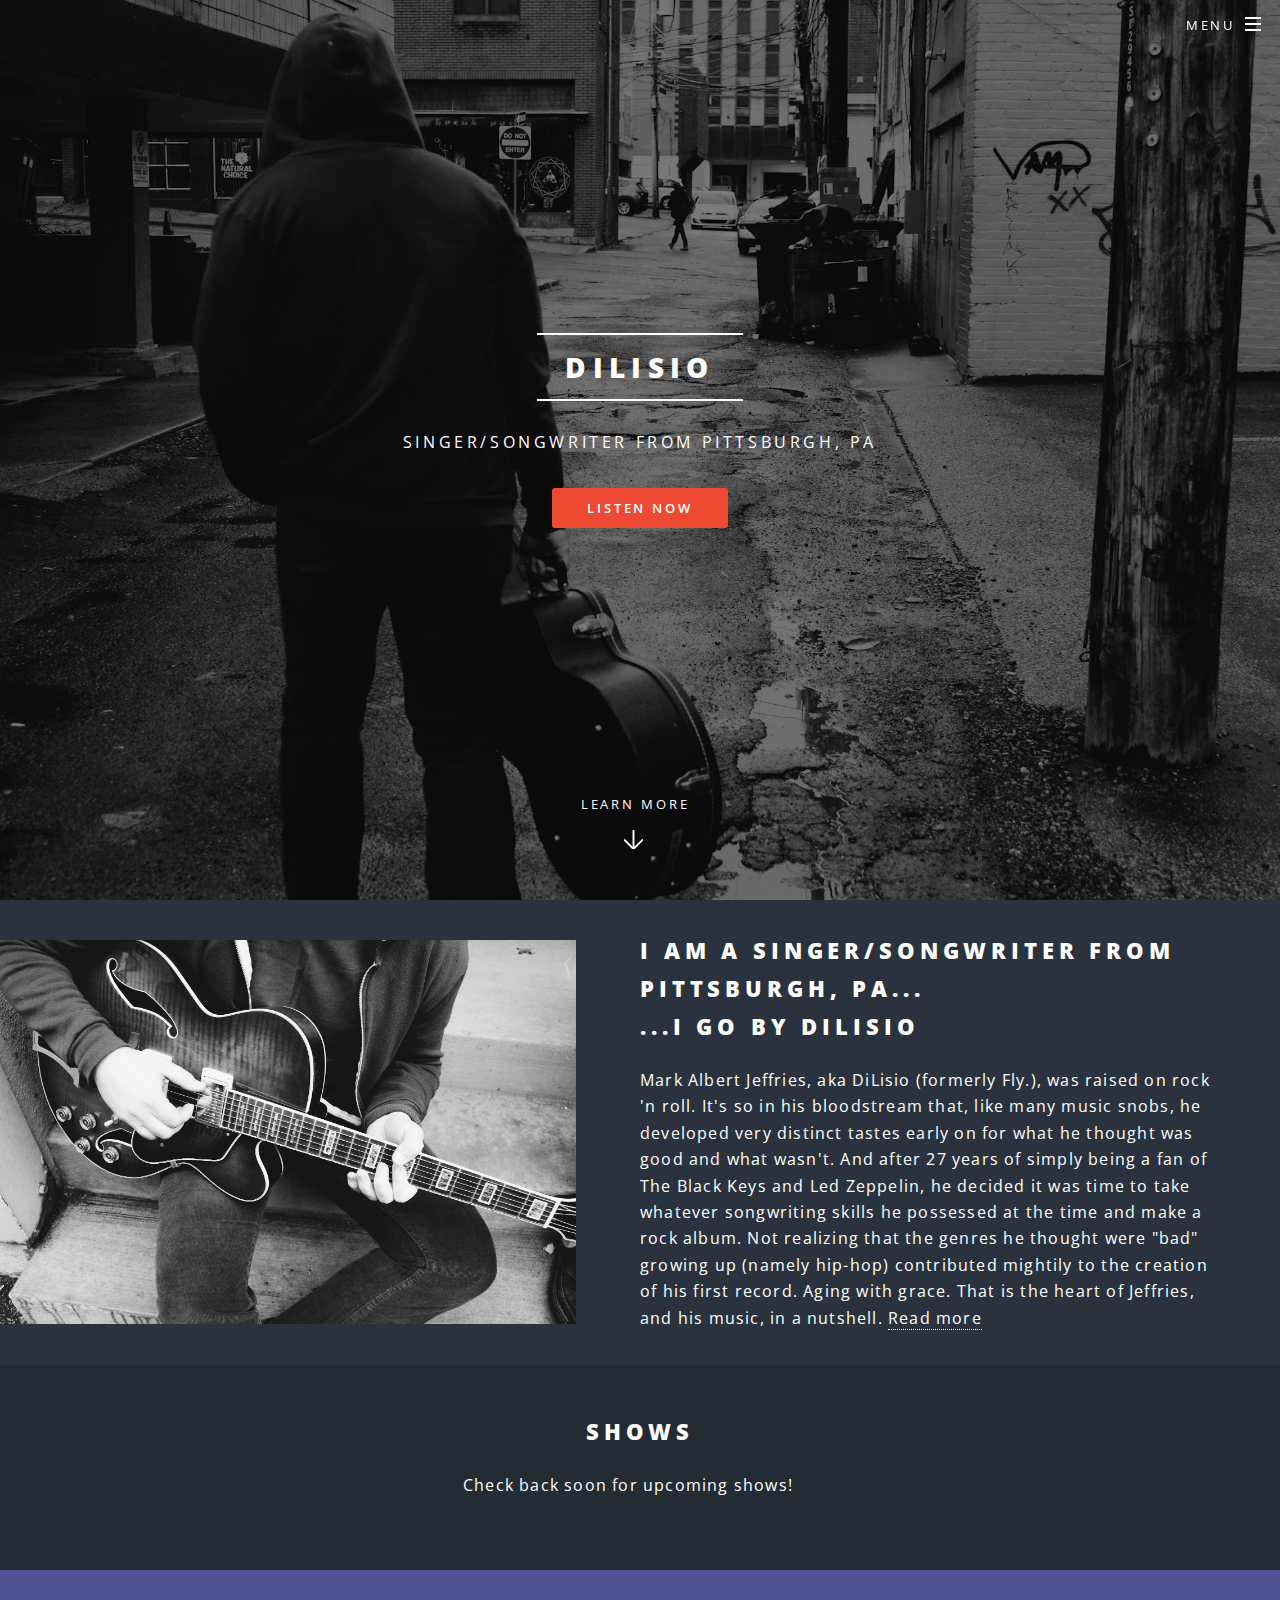
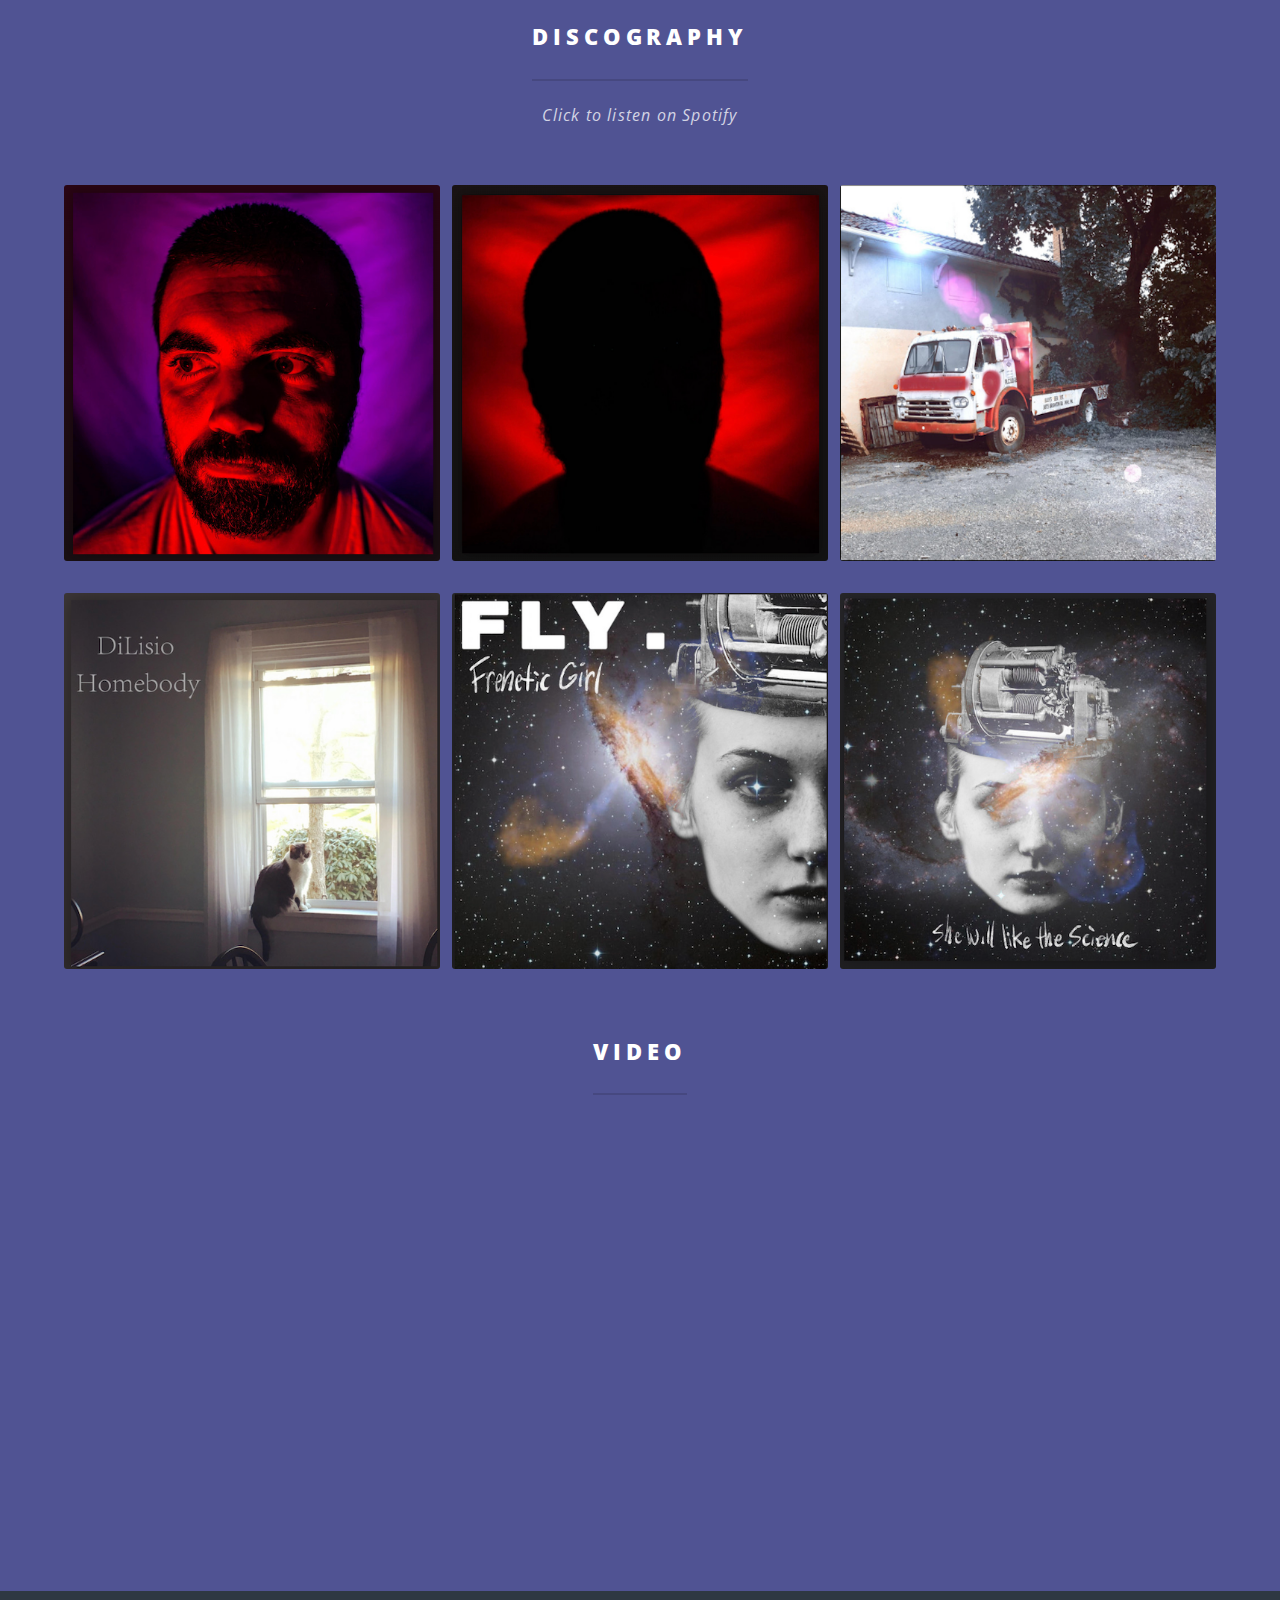
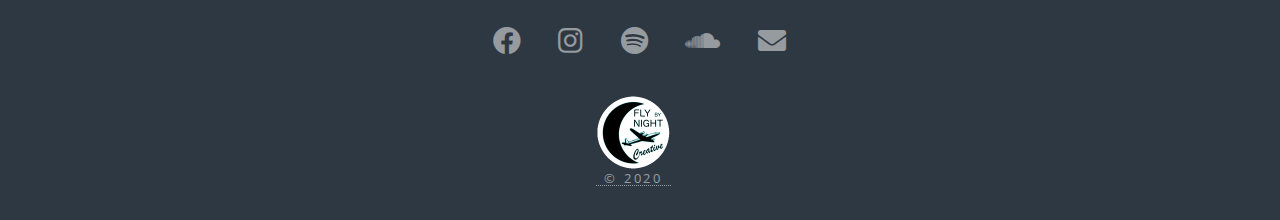
==== commit d8cef00c: "remove juicer" ====
--- a/index.html
+++ b/index.html
@@ -197,17 +197,6 @@
             </div>
           </section>
 
-				<!-- CTA -->
-					<section id="cta" class="wrapper style4">
-						<div class="inner">
-							<script src="https://assets.juicer.io/embed.js" type="text/javascript"></script>
-							<link href="https://assets.juicer.io/embed.css" media="all" rel="stylesheet" type="text/css" />
-							<ul class="juicer-feed" data-feed-id="igobydilisio">
-							  <h1 class="referral"><a href="https://www.juicer.io">Powered by Juicer.io</a></h1>
-							</ul>
-						</div>
-					</section>
-
 				<!-- Footer -->
 					<footer id="footer">
 						<ul class="icons">
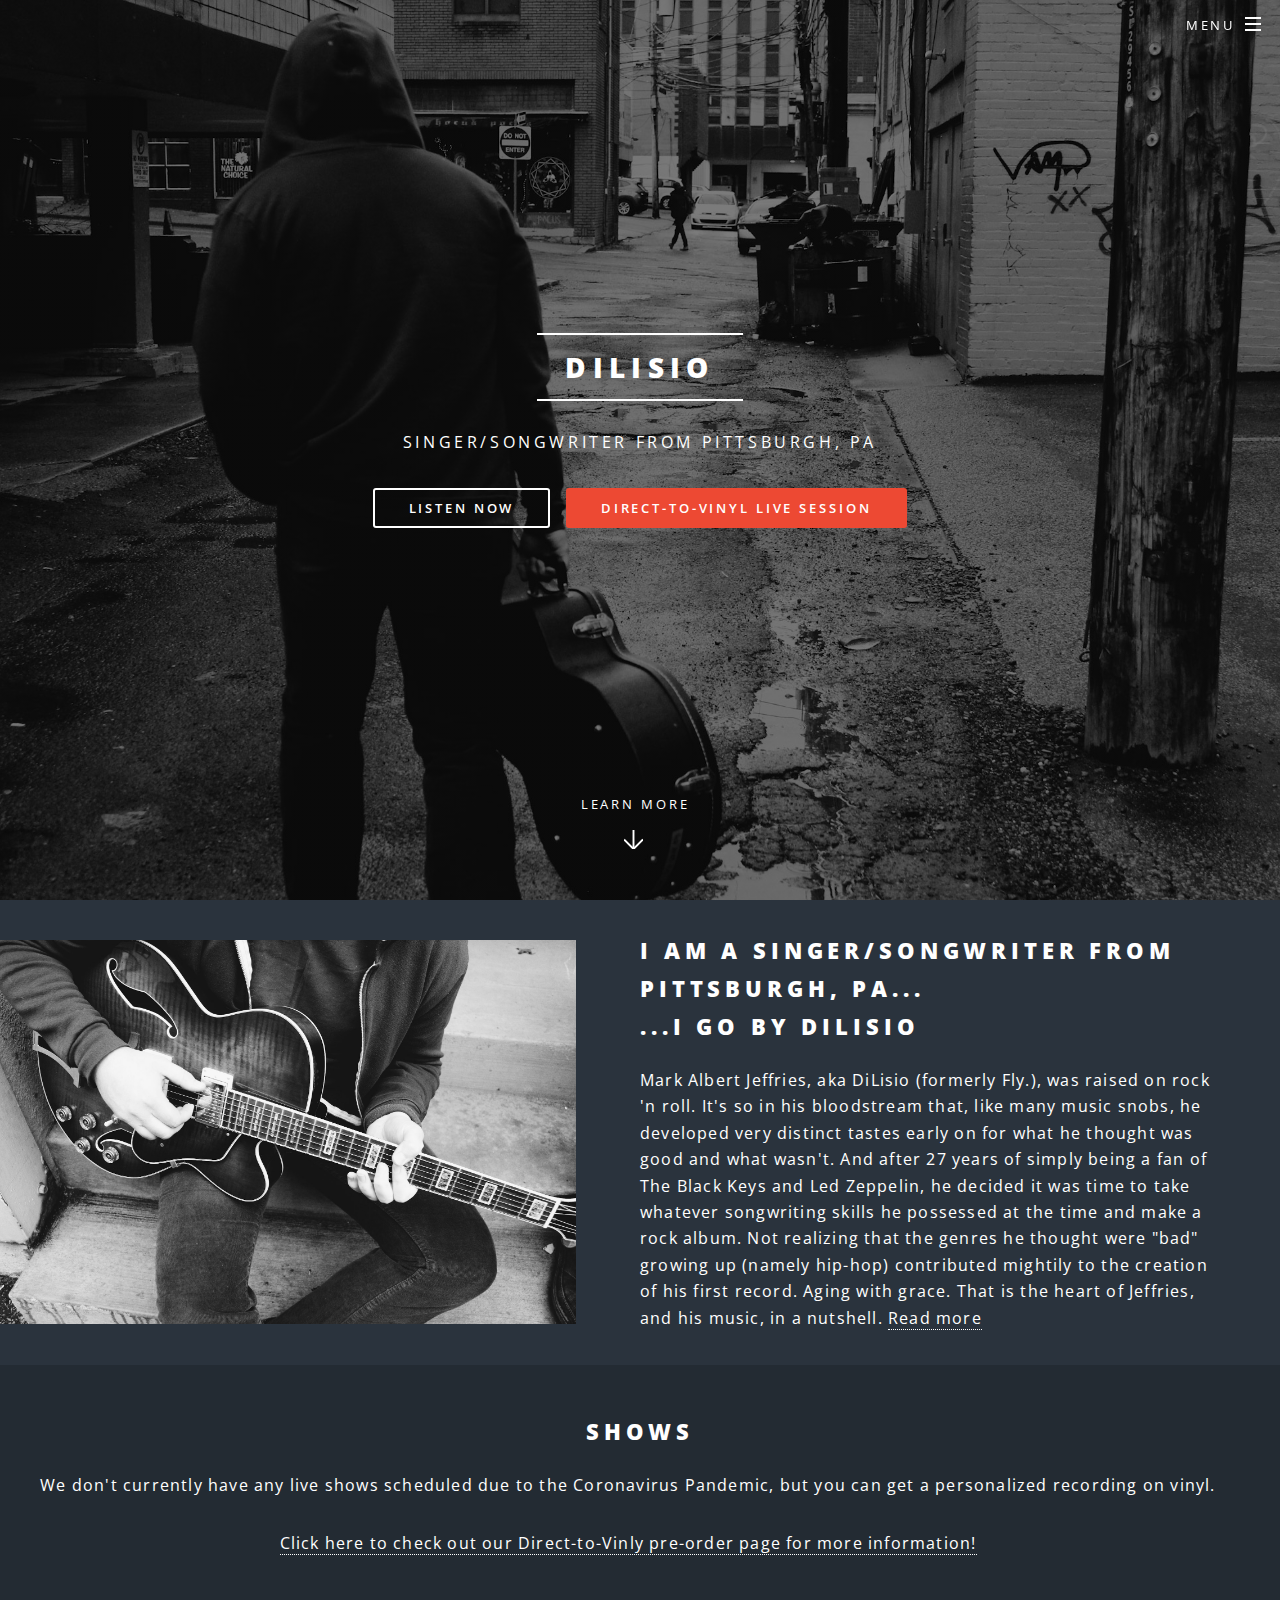
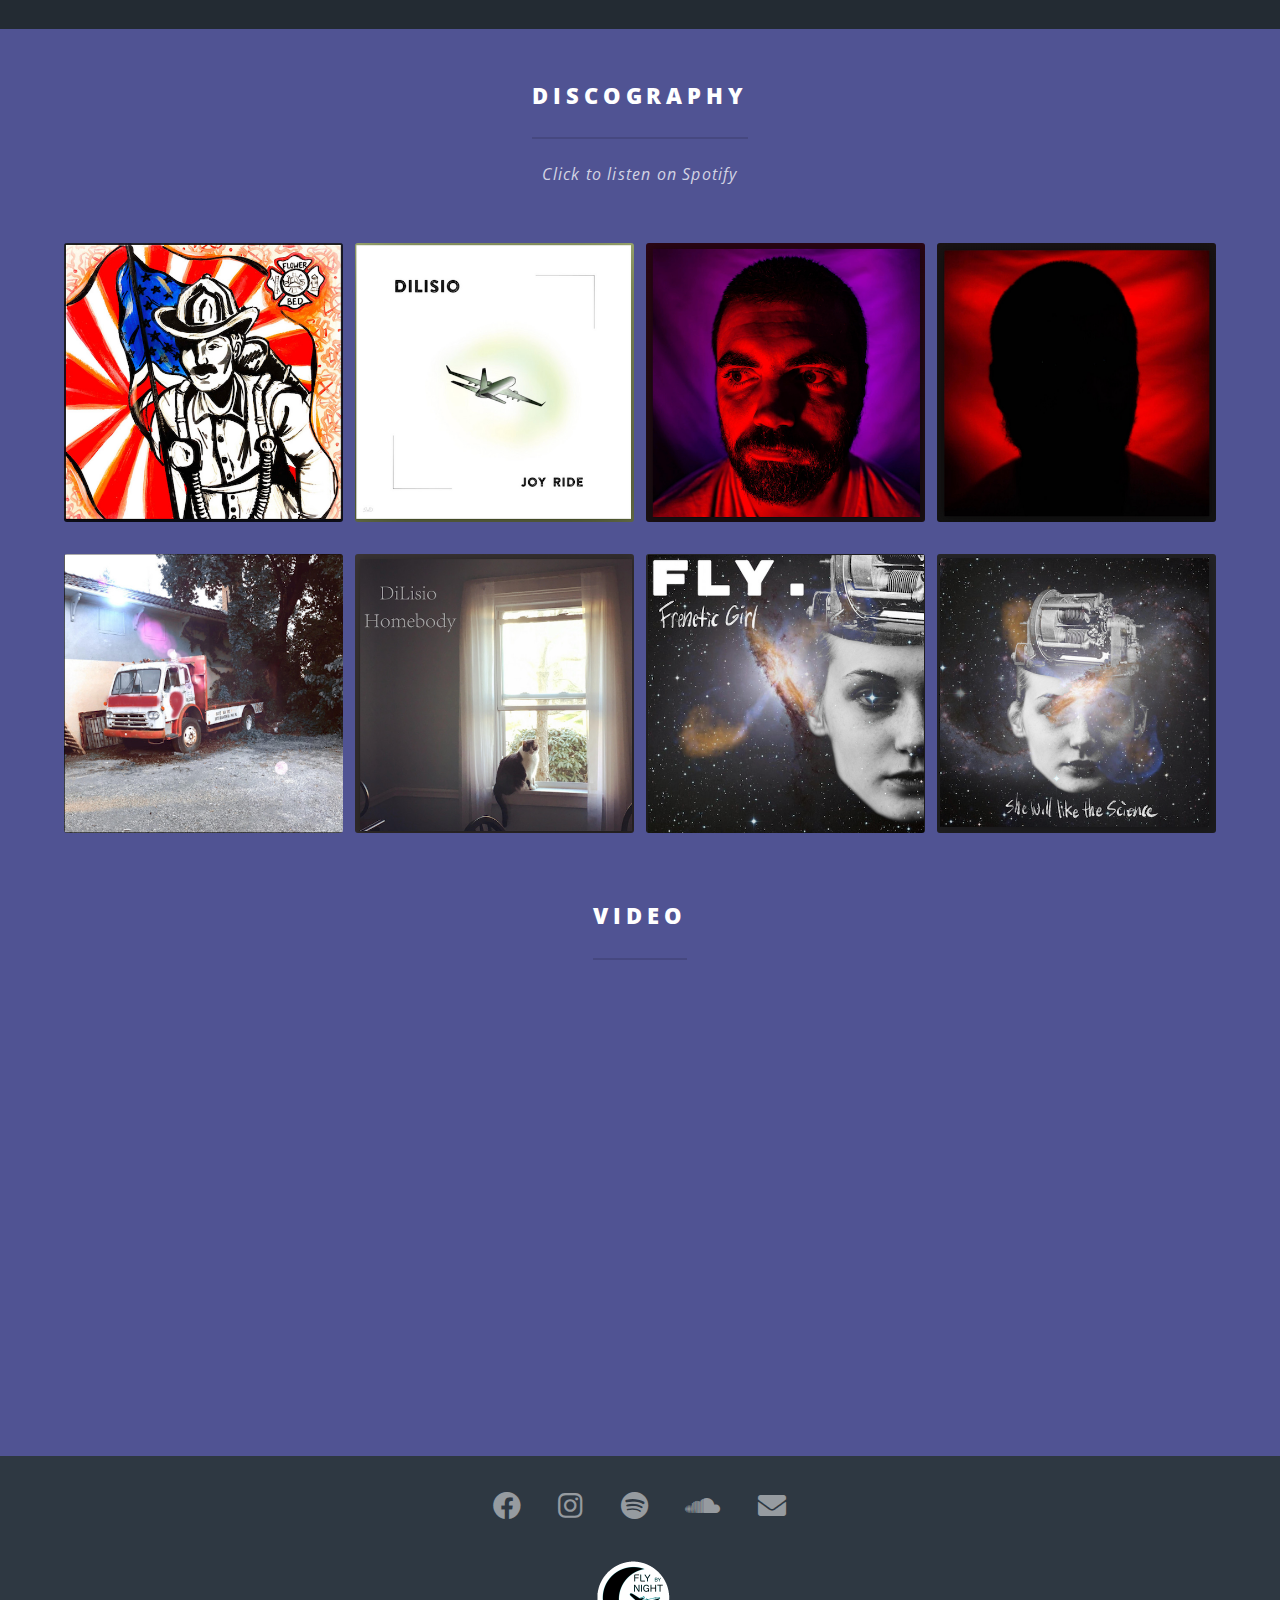
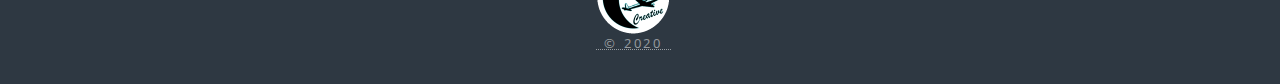
==== commit b8084a00: "Update events and disco" ====
--- a/index.html
+++ b/index.html
@@ -39,8 +39,9 @@
 							<h2>DiLisio</h2>
 							<p>Singer/Songwriter from Pittsburgh, PA</p>
 							<ul class="actions special">
-								<li><a href="#media" class="button primary">Listen Now</a></li>
-							</ul>
+                <li><a href="#media" class="button secondary">Listen Now</a></li>
+                <li><a href="#events" class="button primary">Direct-To-Vinyl Live Session</a></li>
+              </ul>
 						</div>
 						<a href="#about" class="more scrolly">Learn More</a>
 					</section>
@@ -71,7 +72,8 @@
                   <li>
                     <div class="row">
                       <div class="col-12">
-                        <p>Check back soon for upcoming shows!</p>
+                        <p>We don't currently have any live shows scheduled due to the Coronavirus Pandemic, but you can get a personalized recording on vinyl.</p>
+                        <a href="https://leestavall.com/products/dilisio" target="blanke">Click here to check out our Direct-to-Vinly pre-order page for more information!</a></p>
                       </div>
                     </div>
                   </li>
@@ -134,44 +136,58 @@
               </header>
               <div class="box alt">
                 <div class="row gtr-50" style="justify-content: center;">
-                  <div class="col-4">
+                  <div class="col-3">
+                    <span class="image fit">
+                      <a href="https://open.spotify.com/track/3WhwDHEYio4SXMNs1h0AoX?si=L4U8ykbPSaWhnG4X9Q19sg" target="blank">
+                        <img src="./images/flowerbed.png" alt="Flower Bed">
+                      </a>
+                    </span>
+                  </div>
+                  <div class="col-3">
+                    <span class="image fit">
+                      <a href="https://open.spotify.com/track/3Qj2kz00ZSUxQEmNSrfc6o?si=bVyPN-MKTF62sAD2a3oiJQ" target="blank">
+                        <img src="./images/joyride.png" alt="Joy Ride">
+                      </a>
+                    </span>
+                  </div>
+                  <div class="col-3">
                     <span class="image fit">
                       <a href="https://open.spotify.com/album/1Ypr095Gbe5X6QmlO5LQBn" target="blank">
                         <img src="./images/ninetosix.png" alt="Nine to Six">
                       </a>
                     </span>
                   </div>
-                  <div class="col-4">
+                  <div class="col-3">
                     <span class="image fit">
                       <a href="https://open.spotify.com/track/3rNw2gfbawACw06v9SVKeW" target="blank">
                         <img src="./images/thirdkid.png" alt="Third Kid">
                       </a>
                     </span>
                   </div>
-                  <div class="col-4">
+                </div>
+                <div class="row gtr-50" style="justify-content: center;">
+                  <div class="col-3">
                     <span class="image fit">
                       <a href="https://open.spotify.com/album/3cNwKCBAu1zK0mN9bc5M6N" target="blank">
                         <img src="./images/ignatius.png" alt="Ignatuis">
                       </a>
                     </span>
                   </div>
-                </div>
-                <div class="row gtr-50" style="justify-content: center;">
-                  <div class="col-4">
+                  <div class="col-3">
                     <span class="image fit">
                       <a href="https://open.spotify.com/album/7iqFsmywEopkNvWIKdYFKN" target="blank">
                         <img src="./images/homebody_album.png" alt="Homebody Album">
                       </a>
                     </span>
                   </div>
-                  <div class="col-4">
+                  <div class="col-3">
                     <span class="image fit">
                       <a href="https://open.spotify.com/album/6KTgEOl9k09N1osDL3C9WK" target="blank">
                         <img src="./images/freneticgirl_album.png" alt="Fly Frenetic Girl Fly">
                       </a>
                     </span>
                   </div>
-                  <div class="col-4">
+                  <div class="col-3">
                     <span class="image fit">
                       <a href="https://open.spotify.com/album/4YTbtve1mFZxiSPj3fg0Ij" target="blank">
                         <img src="./images/science_album.png" alt="She Will Like the Science">
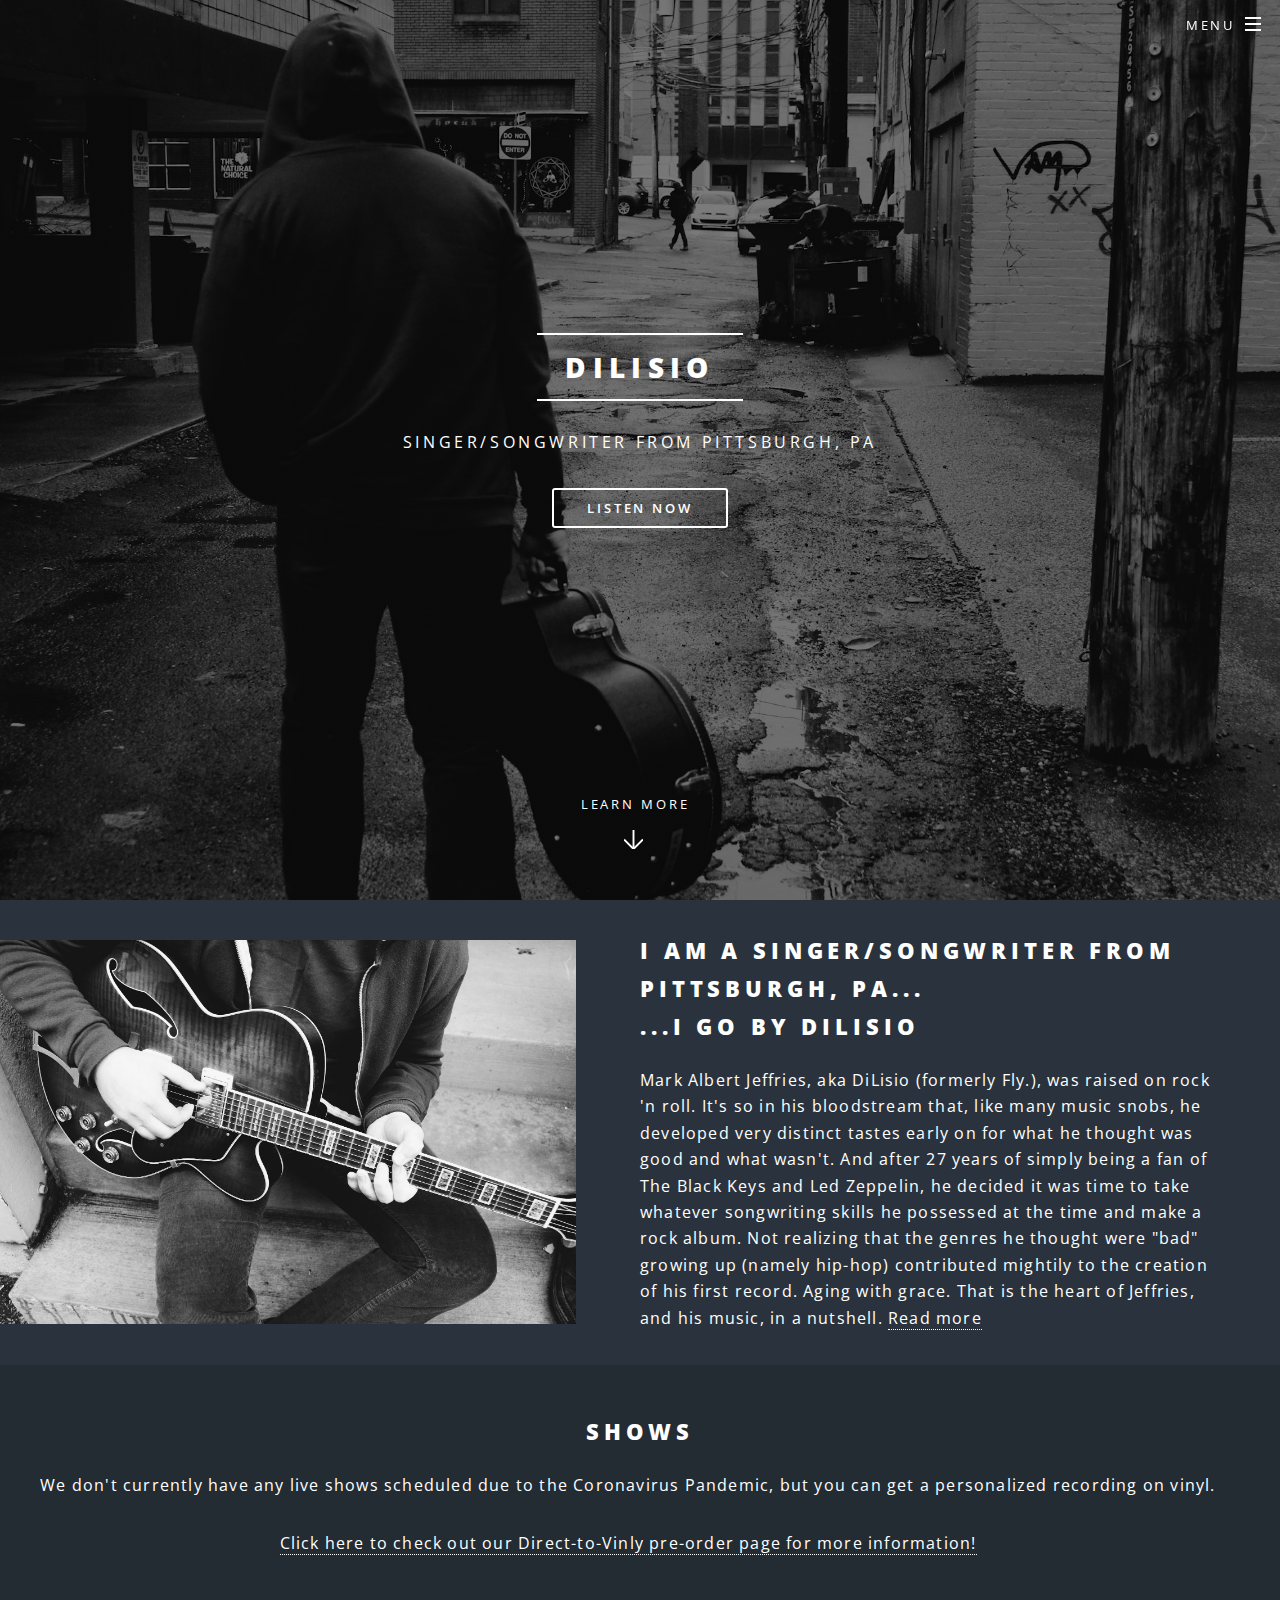
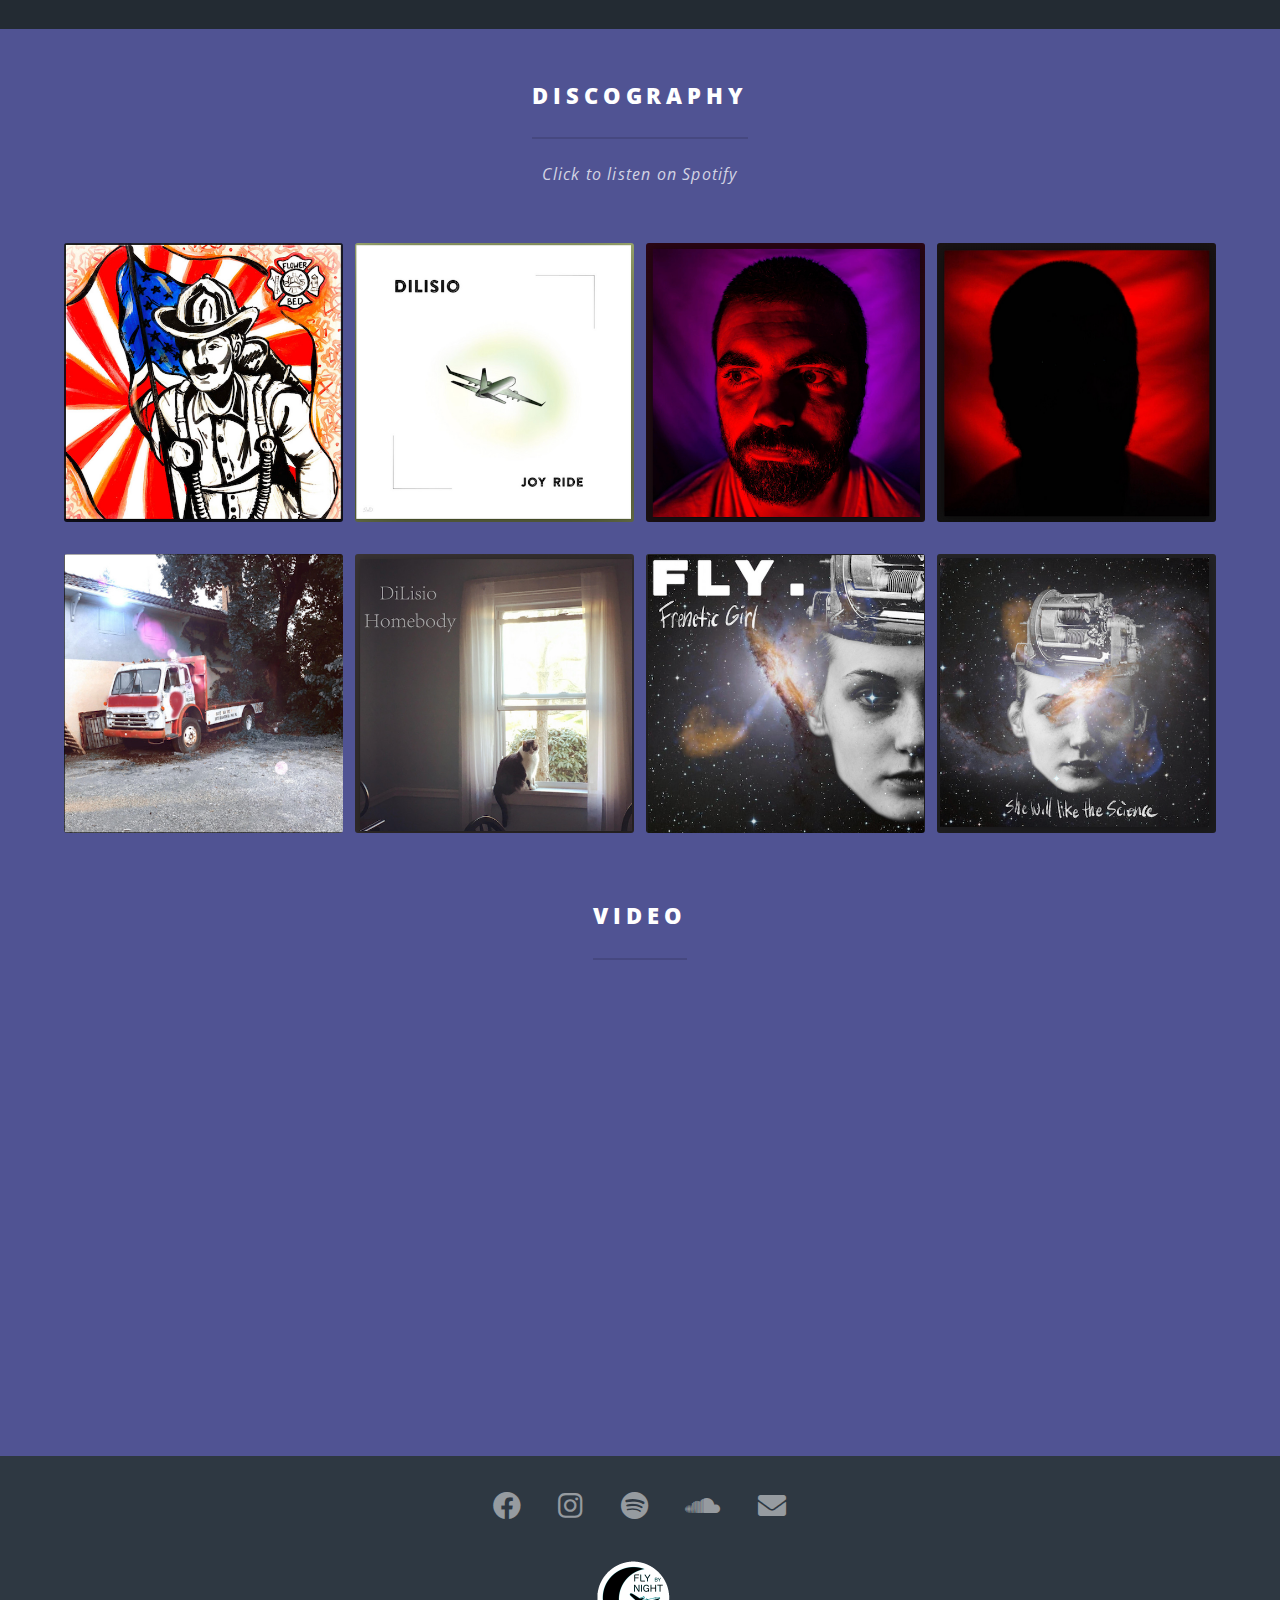
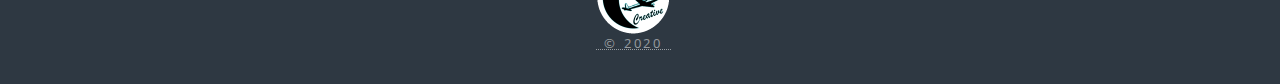
==== commit be4838c8: "Update index.html" ====
--- a/index.html
+++ b/index.html
@@ -40,7 +40,6 @@
 							<p>Singer/Songwriter from Pittsburgh, PA</p>
 							<ul class="actions special">
                 <li><a href="#media" class="button secondary">Listen Now</a></li>
-                <li><a href="#events" class="button primary">Direct-To-Vinyl Live Session</a></li>
               </ul>
 						</div>
 						<a href="#about" class="more scrolly">Learn More</a>
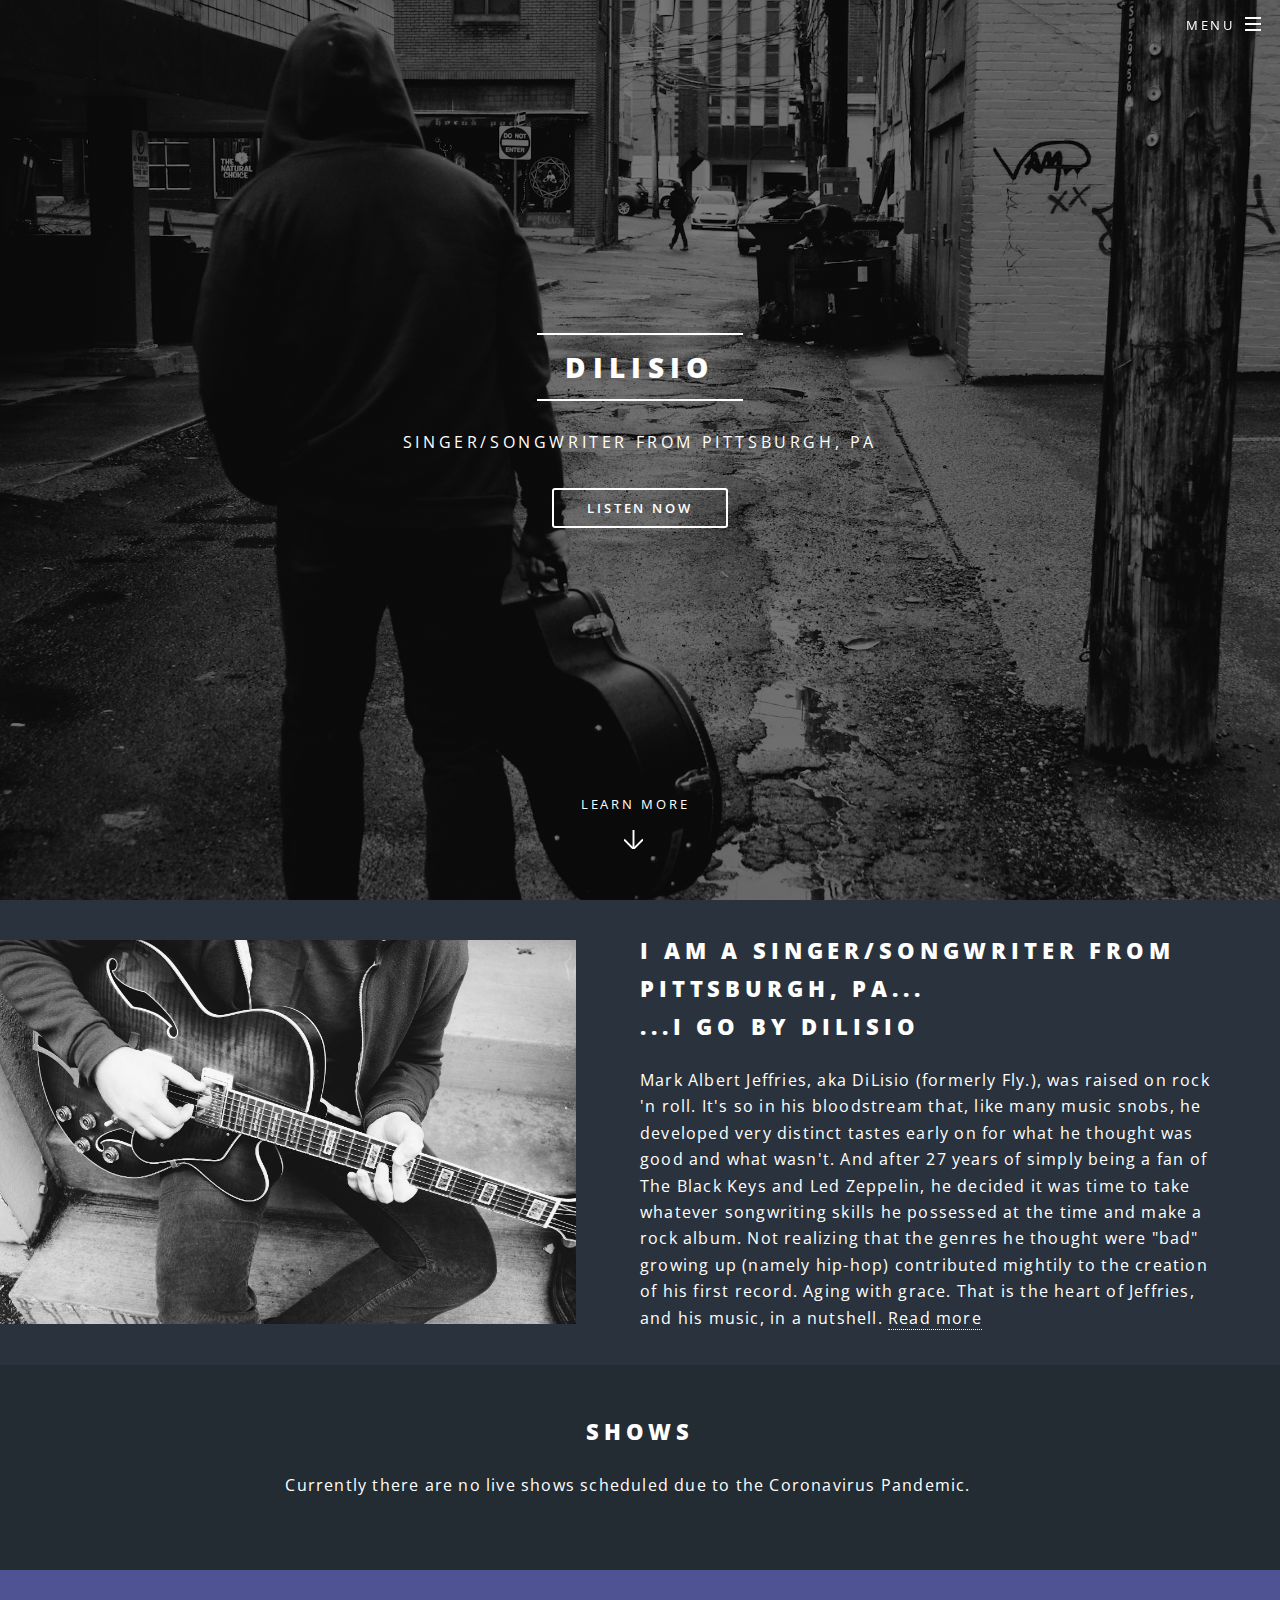
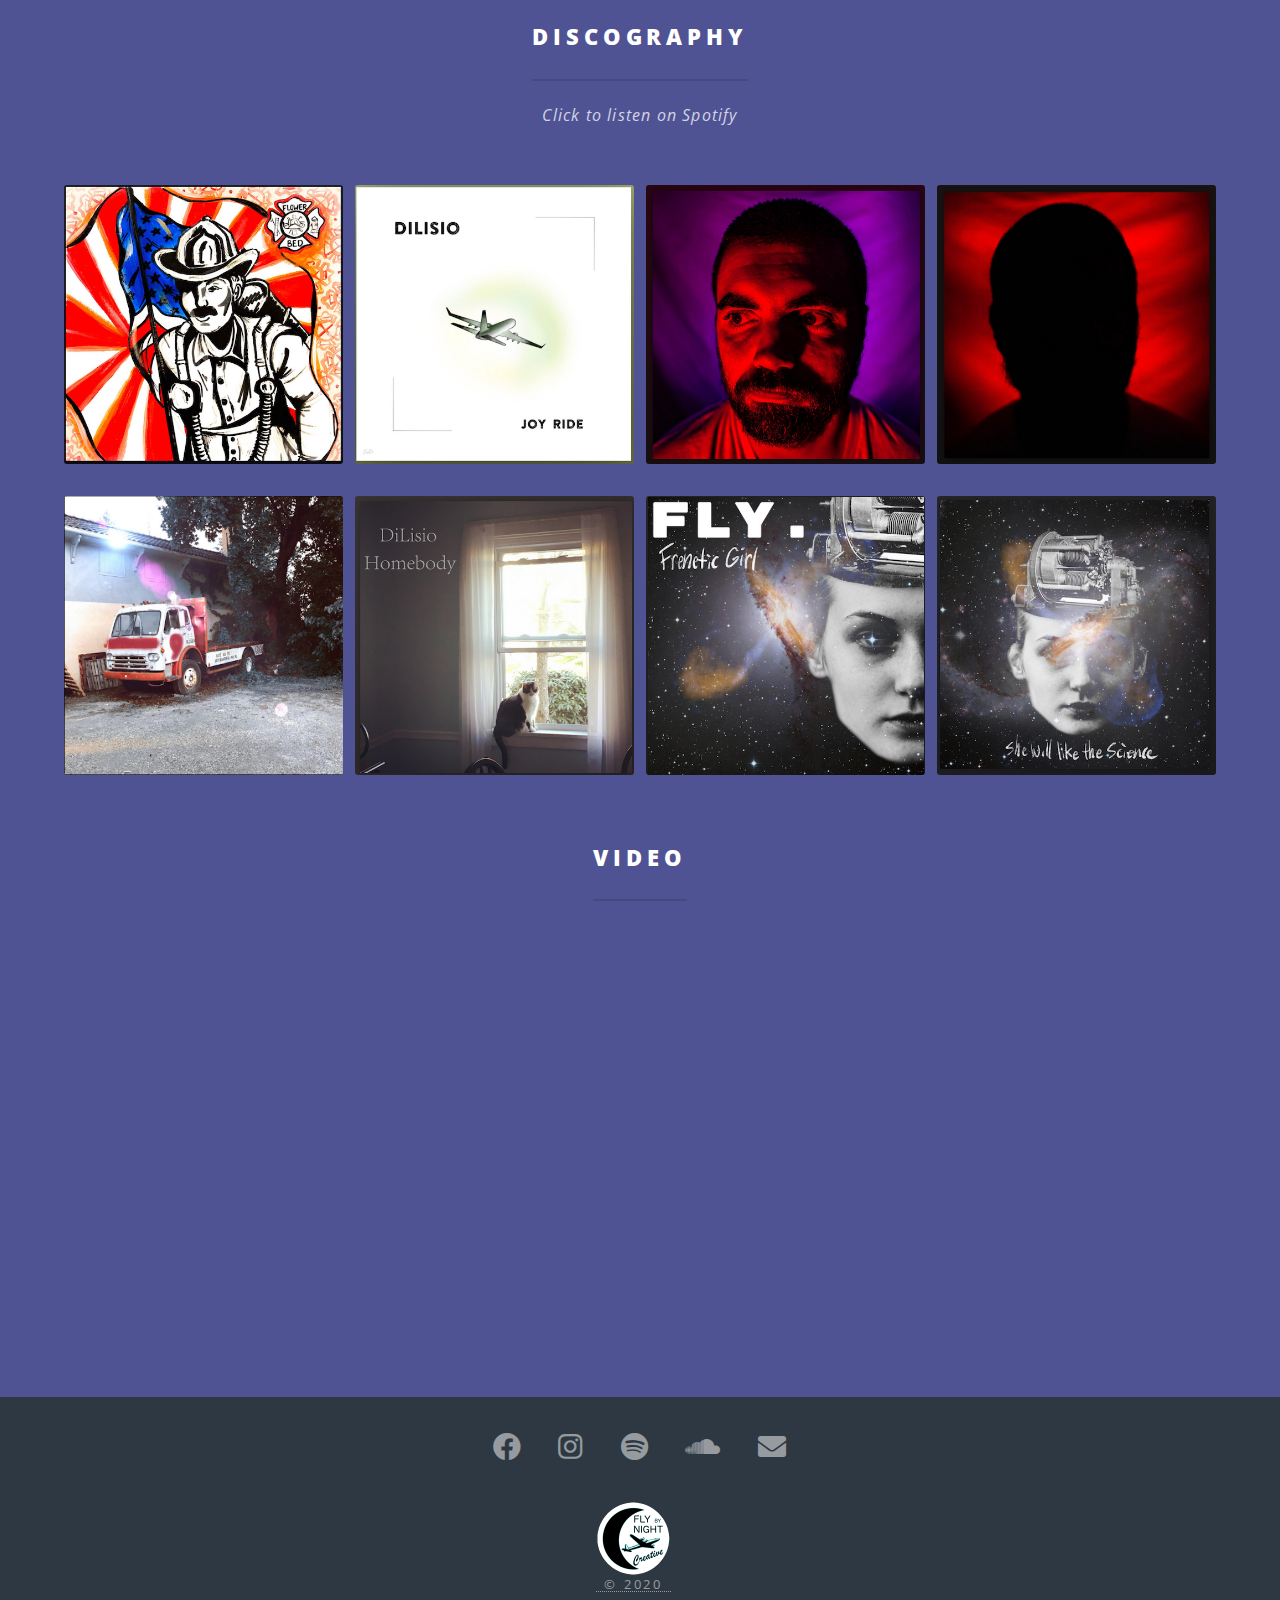
==== commit 29ca9a57: "Update index.html" ====
--- a/index.html
+++ b/index.html
@@ -71,8 +71,7 @@
                   <li>
                     <div class="row">
                       <div class="col-12">
-                        <p>We don't currently have any live shows scheduled due to the Coronavirus Pandemic, but you can get a personalized recording on vinyl.</p>
-                        <a href="https://leestavall.com/products/dilisio" target="blanke">Click here to check out our Direct-to-Vinly pre-order page for more information!</a></p>
+                        <p>Currently there are no live shows scheduled due to the Coronavirus Pandemic.</p>
                       </div>
                     </div>
                   </li>
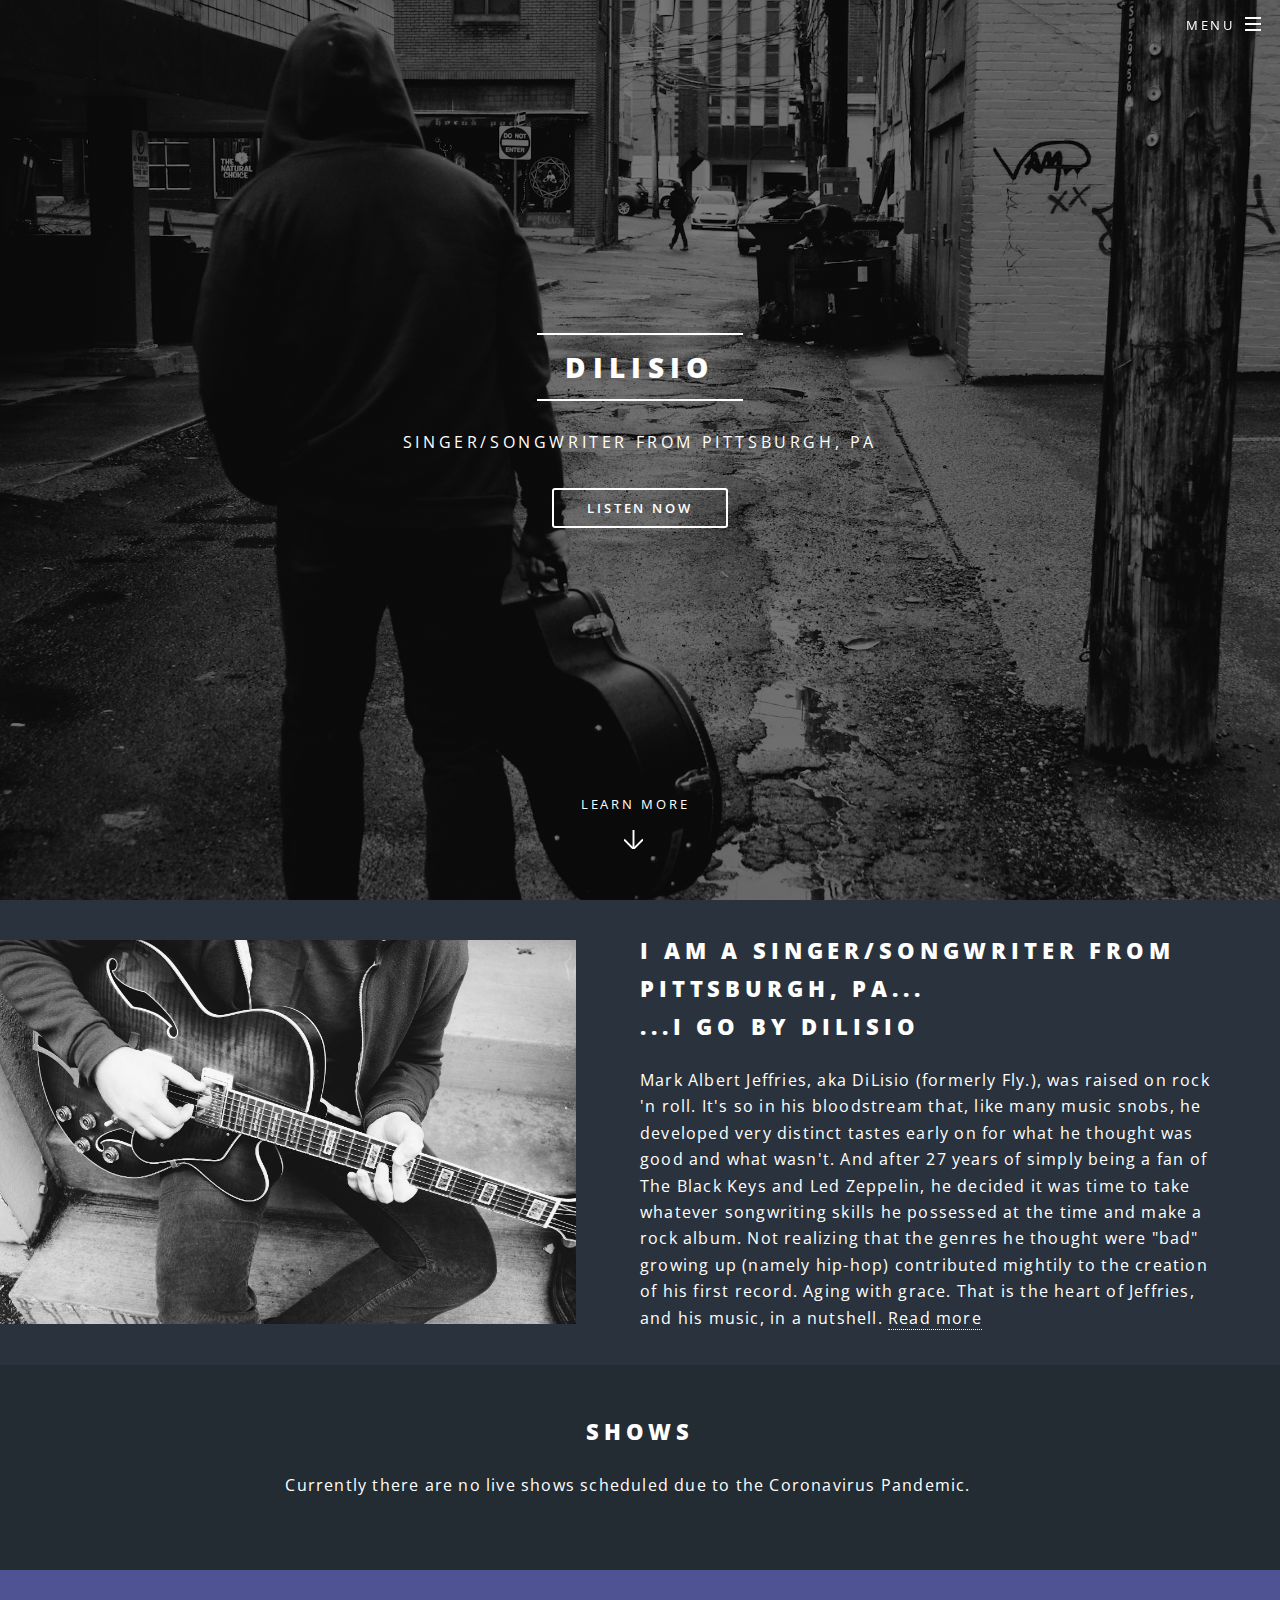
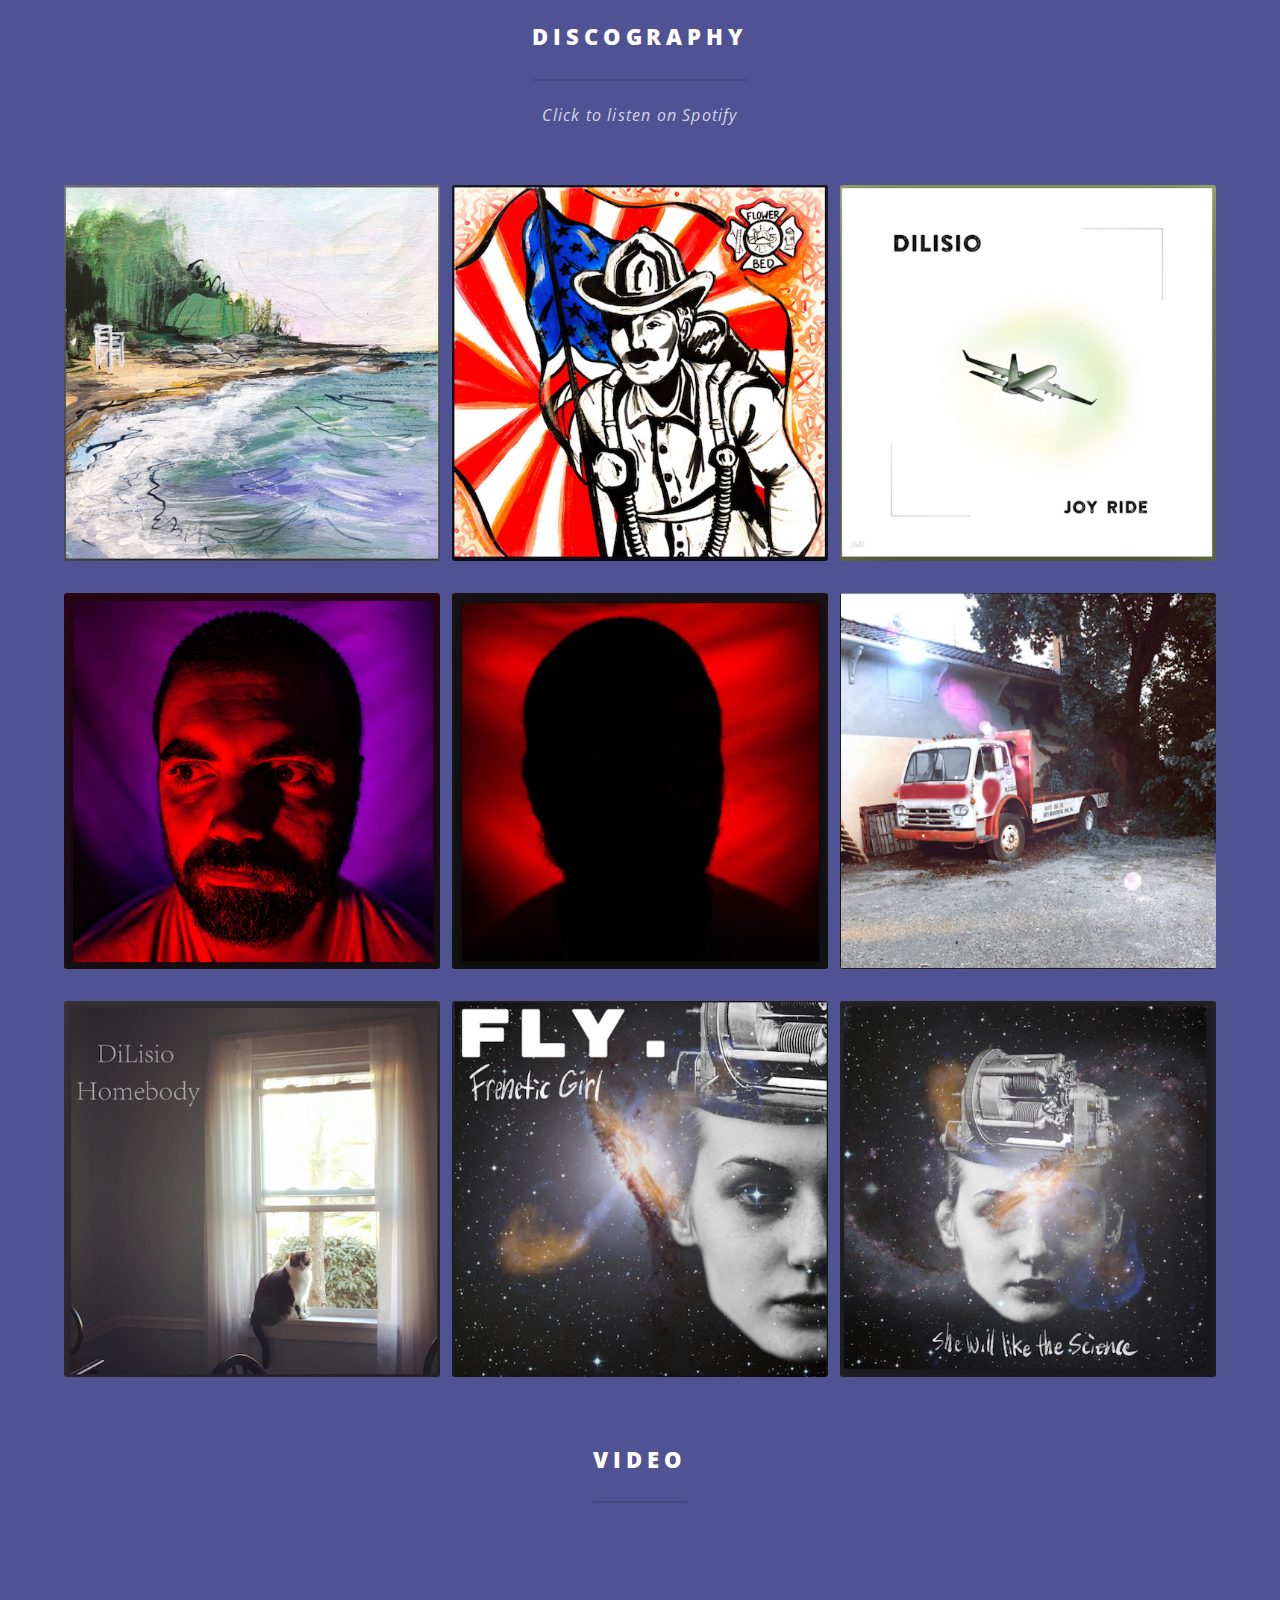
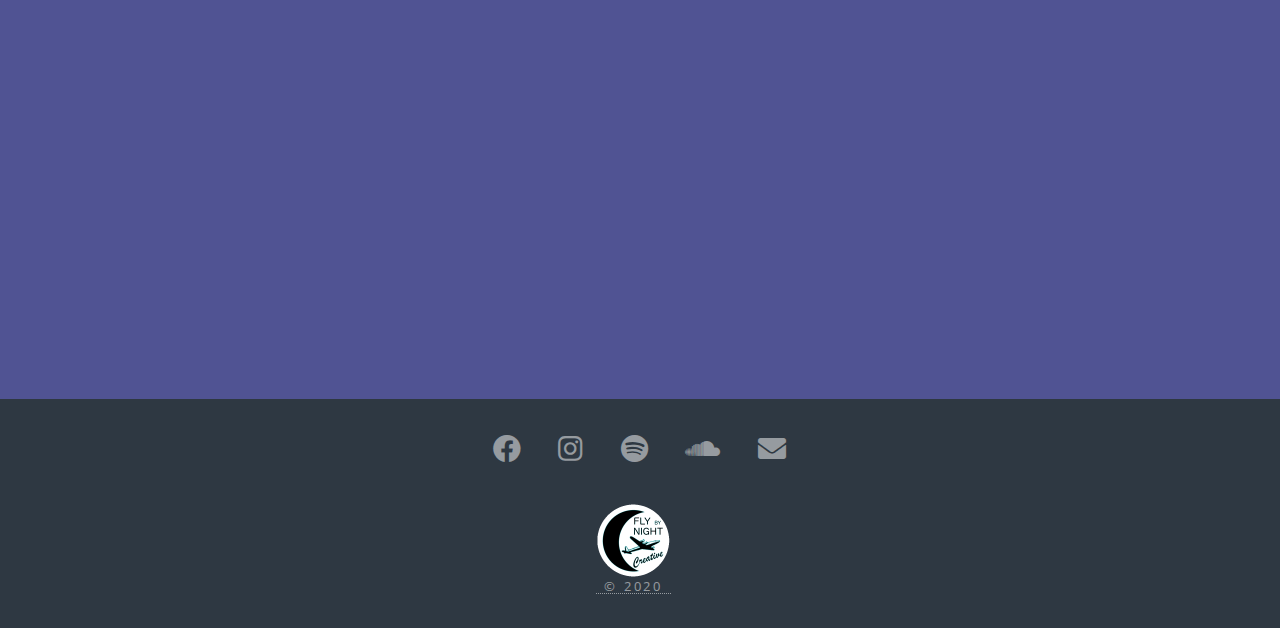
==== commit 550dd867: "update albums" ====
--- a/index.html
+++ b/index.html
@@ -134,58 +134,70 @@
               </header>
               <div class="box alt">
                 <div class="row gtr-50" style="justify-content: center;">
-                  <div class="col-3">
-                    <span class="image fit">
-                      <a href="https://open.spotify.com/track/3WhwDHEYio4SXMNs1h0AoX?si=L4U8ykbPSaWhnG4X9Q19sg" target="blank">
+                  <div class="col-4">
+                    <span class="image fit">
+                      <a href="https://open.spotify.com/track/00vf72xtgWOUtfWvuzkd0w"
+                        target="blank">
+                        <img src="./images/erie.png" alt="Erie Song">
+                      </a>
+                    </span>
+                  </div>
+                  <div class="col-4">
+                    <span class="image fit">
+                      <a href="https://open.spotify.com/track/3WhwDHEYio4SXMNs1h0AoX?si=L4U8ykbPSaWhnG4X9Q19sg"
+                        target="blank">
                         <img src="./images/flowerbed.png" alt="Flower Bed">
                       </a>
                     </span>
                   </div>
-                  <div class="col-3">
-                    <span class="image fit">
-                      <a href="https://open.spotify.com/track/3Qj2kz00ZSUxQEmNSrfc6o?si=bVyPN-MKTF62sAD2a3oiJQ" target="blank">
+                  <div class="col-4">
+                    <span class="image fit">
+                      <a href="https://open.spotify.com/track/3Qj2kz00ZSUxQEmNSrfc6o?si=bVyPN-MKTF62sAD2a3oiJQ"
+                        target="blank">
                         <img src="./images/joyride.png" alt="Joy Ride">
                       </a>
                     </span>
                   </div>
-                  <div class="col-3">
+                </div>
+                <div class="row gtr-50" style="justify-content: center;">
+                  <div class="col-4">
                     <span class="image fit">
                       <a href="https://open.spotify.com/album/1Ypr095Gbe5X6QmlO5LQBn" target="blank">
                         <img src="./images/ninetosix.png" alt="Nine to Six">
                       </a>
                     </span>
                   </div>
-                  <div class="col-3">
+                  <div class="col-4">
                     <span class="image fit">
                       <a href="https://open.spotify.com/track/3rNw2gfbawACw06v9SVKeW" target="blank">
                         <img src="./images/thirdkid.png" alt="Third Kid">
                       </a>
                     </span>
                   </div>
-                </div>
-                <div class="row gtr-50" style="justify-content: center;">
-                  <div class="col-3">
+                  <div class="col-4">
                     <span class="image fit">
                       <a href="https://open.spotify.com/album/3cNwKCBAu1zK0mN9bc5M6N" target="blank">
                         <img src="./images/ignatius.png" alt="Ignatuis">
                       </a>
                     </span>
                   </div>
-                  <div class="col-3">
+                </div>
+                <div class="row gtr-50" style="justify-content: center;">
+                  <div class="col-4">
                     <span class="image fit">
                       <a href="https://open.spotify.com/album/7iqFsmywEopkNvWIKdYFKN" target="blank">
                         <img src="./images/homebody_album.png" alt="Homebody Album">
                       </a>
                     </span>
                   </div>
-                  <div class="col-3">
+                  <div class="col-4">
                     <span class="image fit">
                       <a href="https://open.spotify.com/album/6KTgEOl9k09N1osDL3C9WK" target="blank">
                         <img src="./images/freneticgirl_album.png" alt="Fly Frenetic Girl Fly">
                       </a>
                     </span>
                   </div>
-                  <div class="col-3">
+                  <div class="col-4">
                     <span class="image fit">
                       <a href="https://open.spotify.com/album/4YTbtve1mFZxiSPj3fg0Ij" target="blank">
                         <img src="./images/science_album.png" alt="She Will Like the Science">
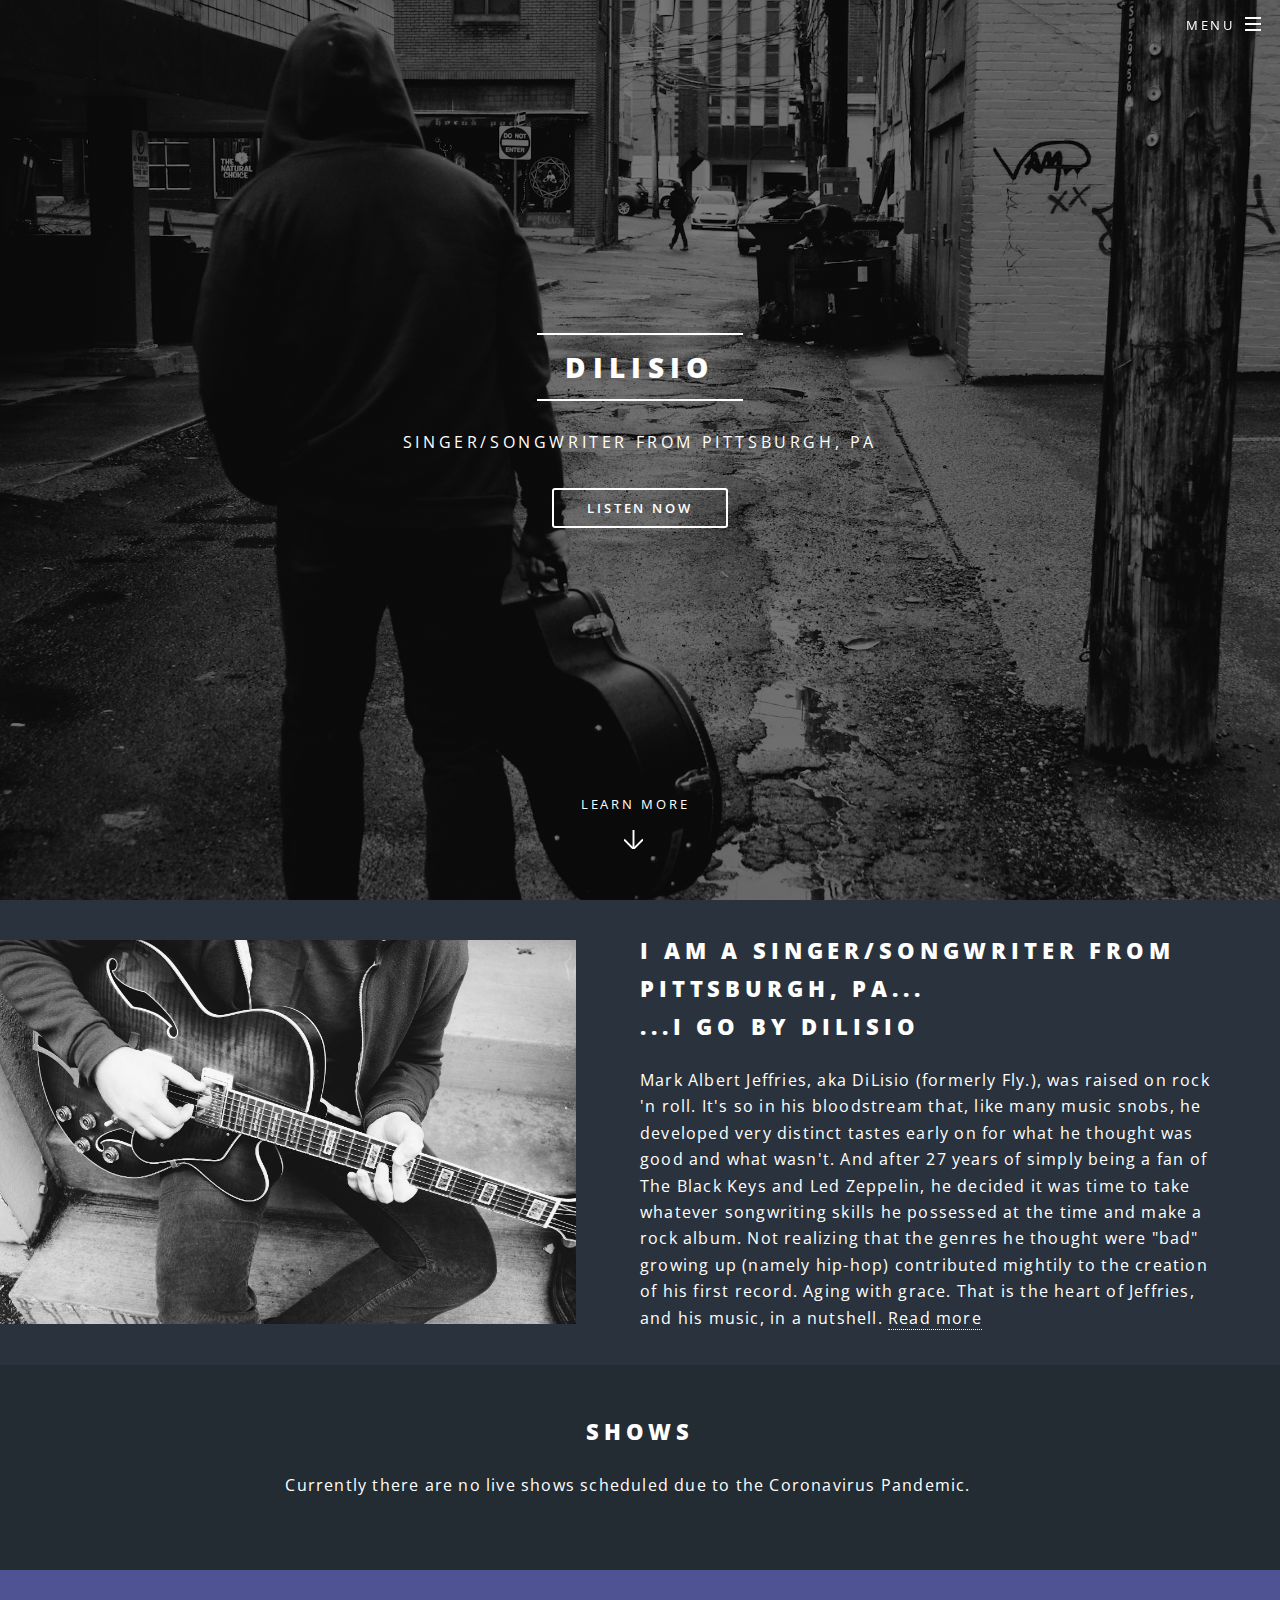
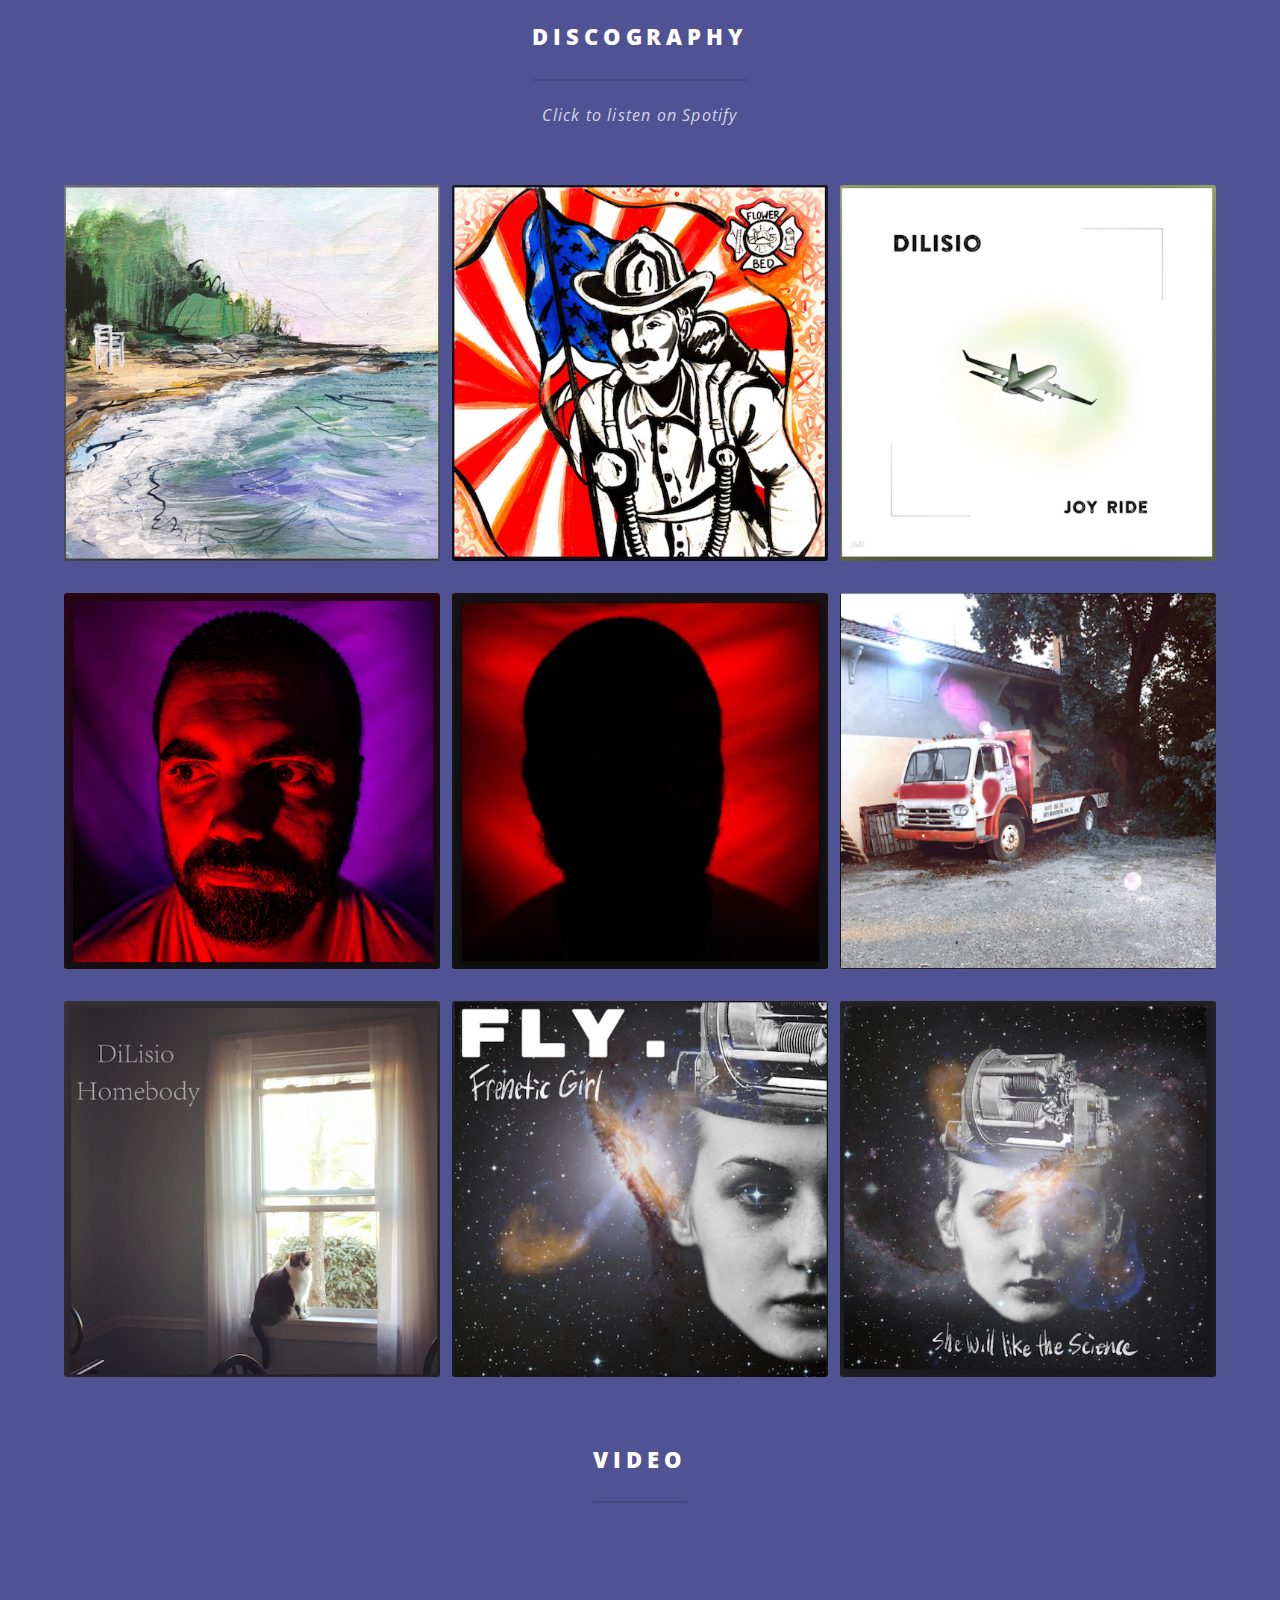
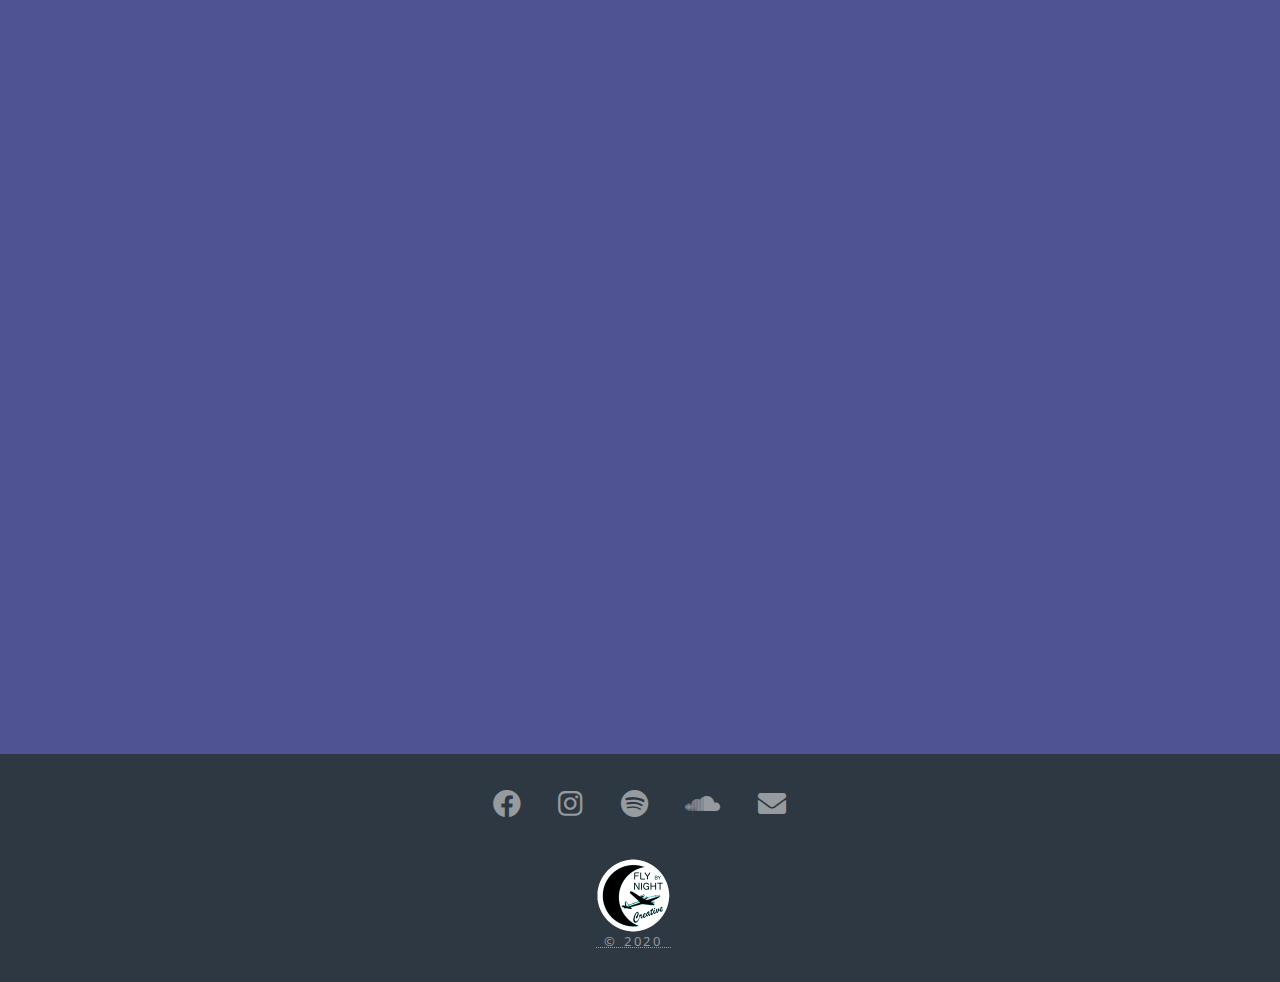
==== commit 02a2f771: "add pain" ====
--- a/index.html
+++ b/index.html
@@ -215,6 +215,13 @@
               <div class="box alt">
                 <div class="row gtr-50" style="justify-content: center;">
                   <div class="col-12">
+                    <iframe width="560" height="315" src="https://www.youtube.com/embed/XewPLdI_EYE" frameborder="0" allow="accelerometer; autoplay; clipboard-write; encrypted-media; gyroscope; picture-in-picture" allowfullscreen></iframe>
+                  </div>
+                </div>
+              </div>
+              <div class="box alt">
+                <div class="row gtr-50" style="justify-content: center;">
+                  <div class="col-12">
                     <iframe width="560" height="315" src="https://www.youtube-nocookie.com/embed/4_BIo9CR0AQ" frameborder="0"
                       allow="accelerometer; autoplay; encrypted-media; gyroscope; picture-in-picture" allowfullscreen></iframe>
                   </div>
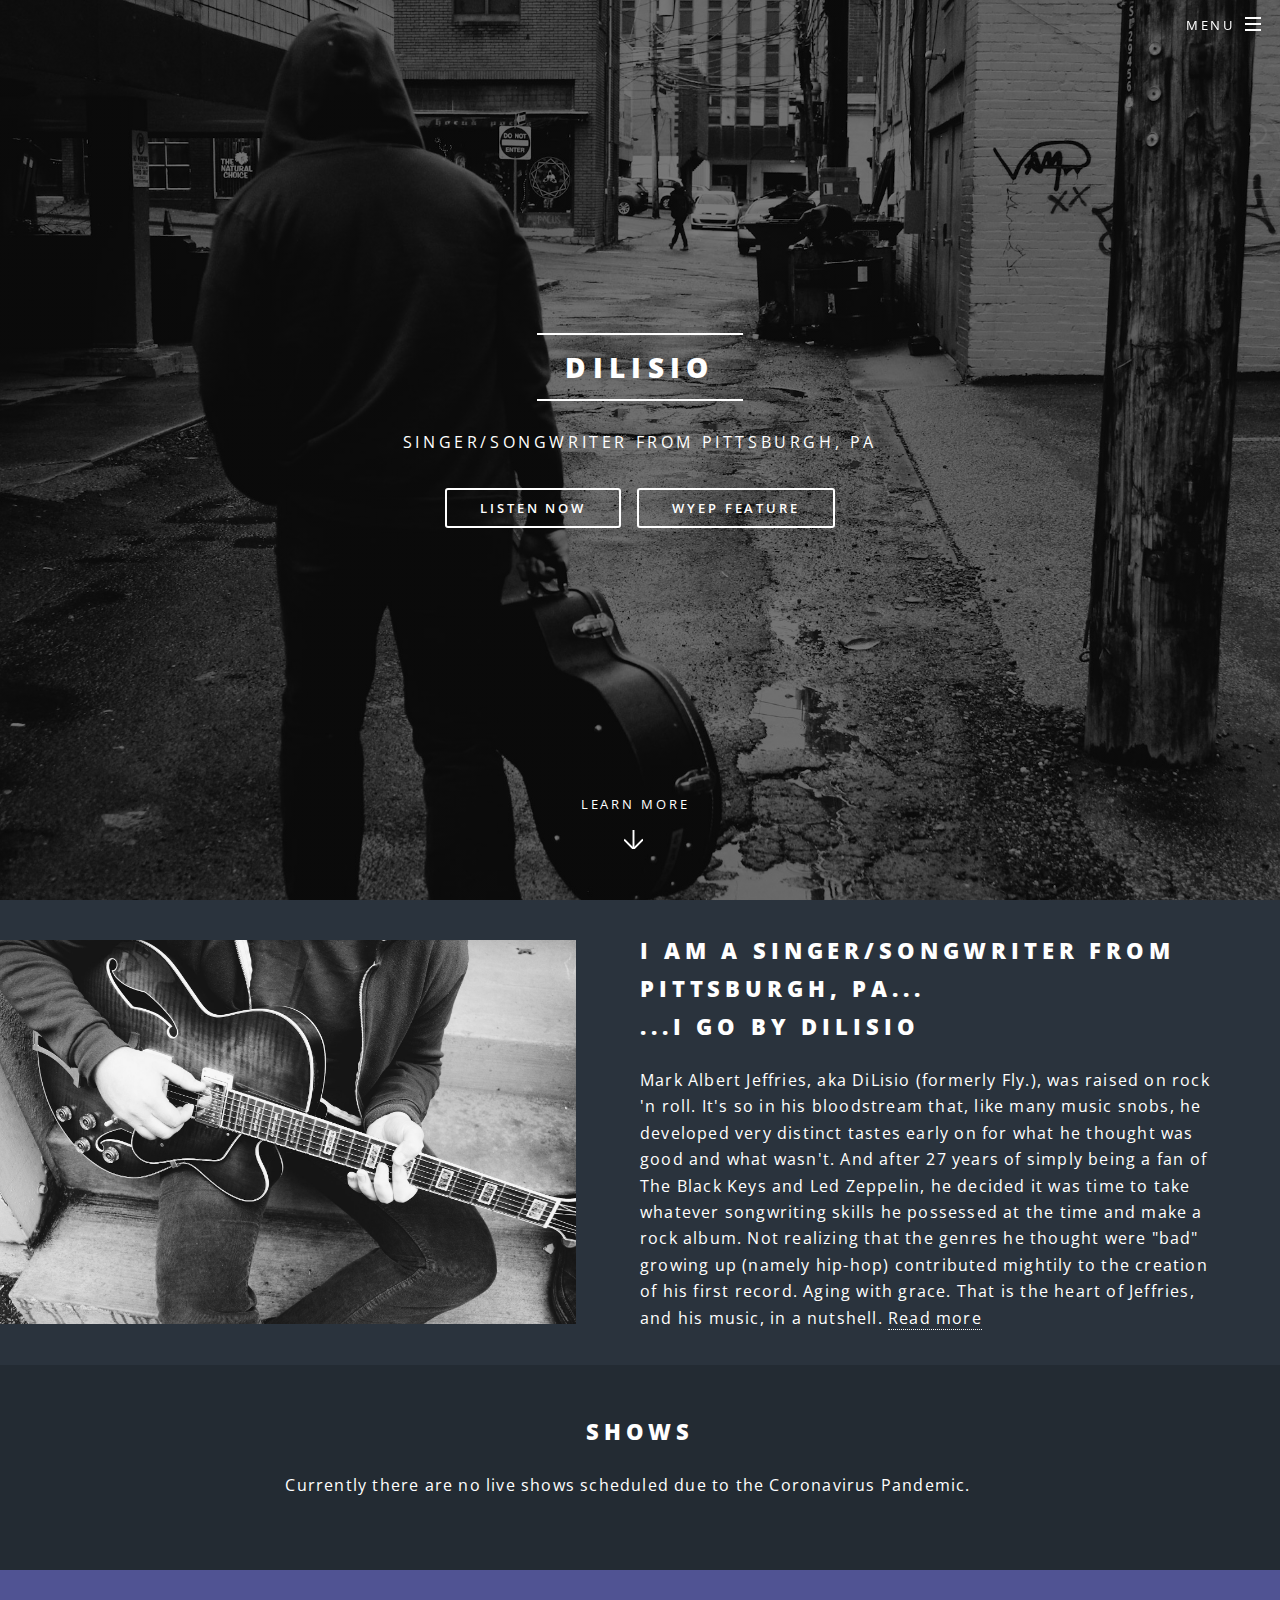
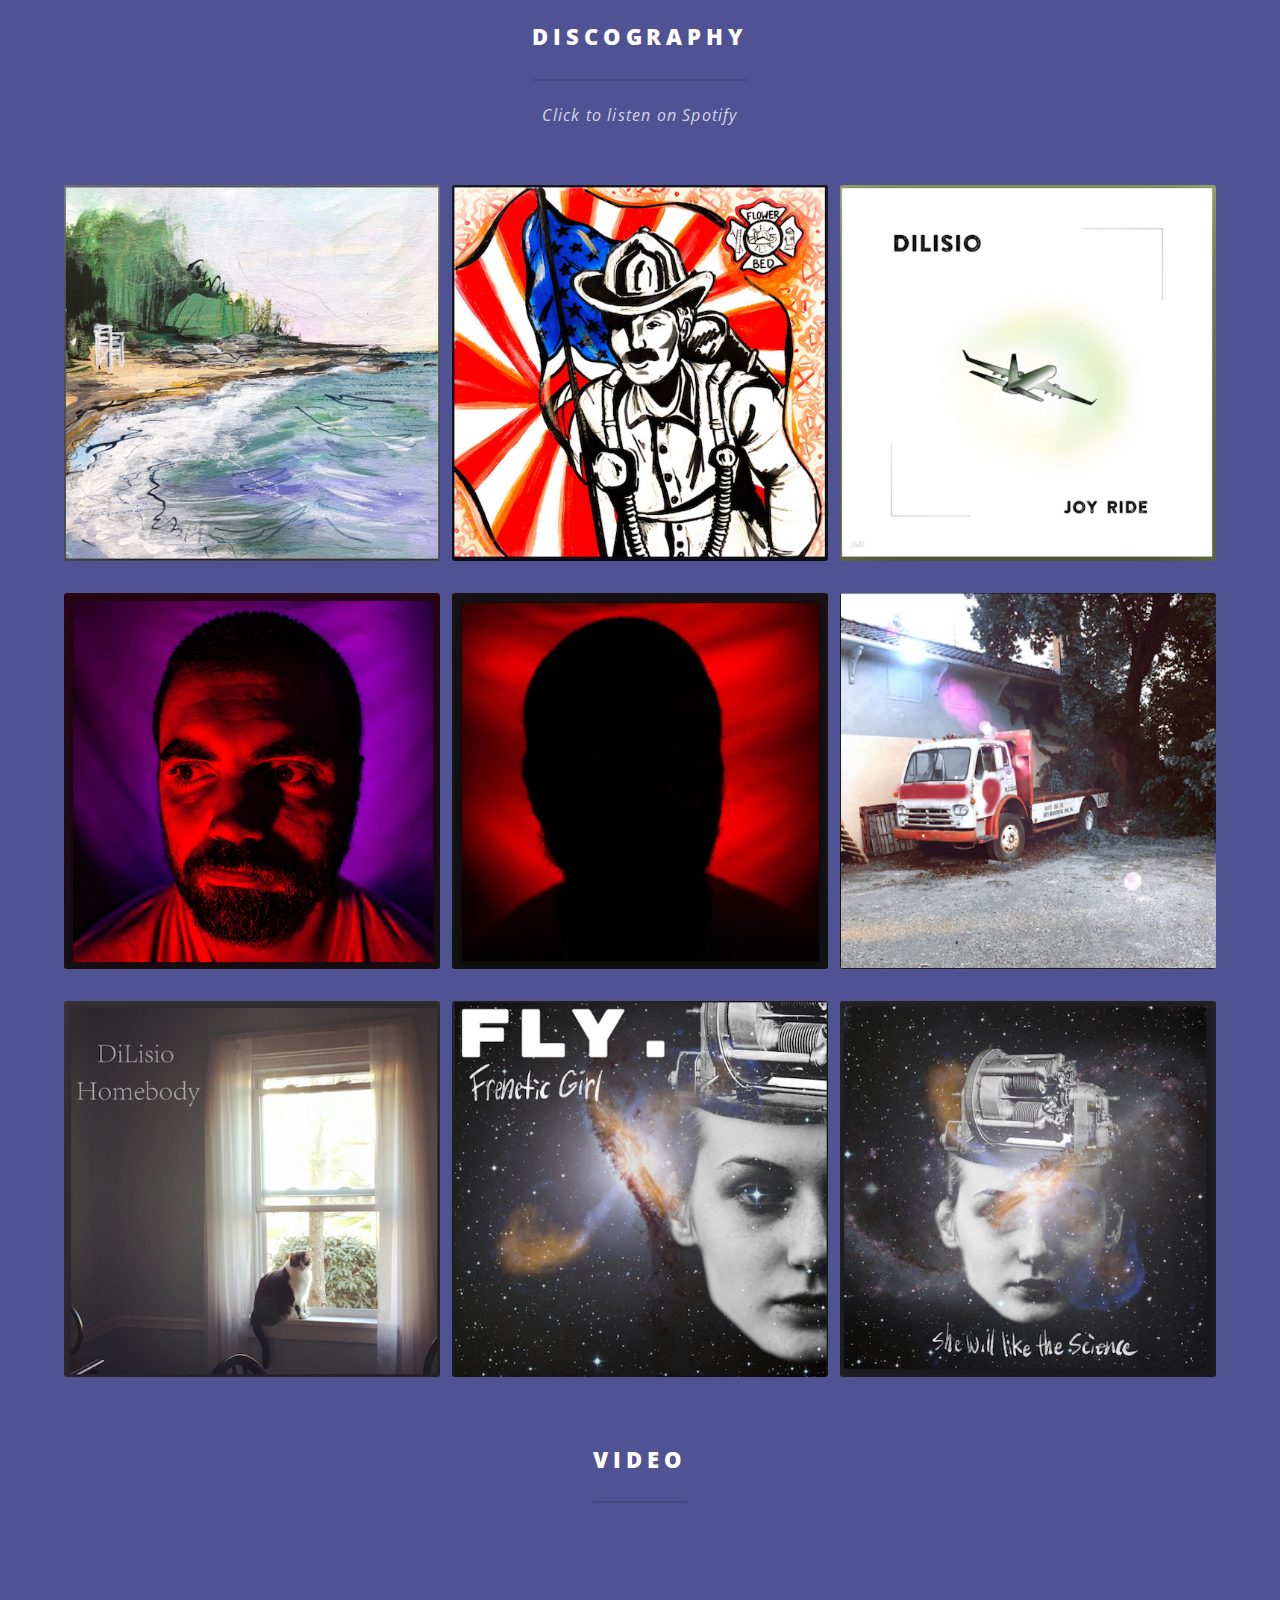
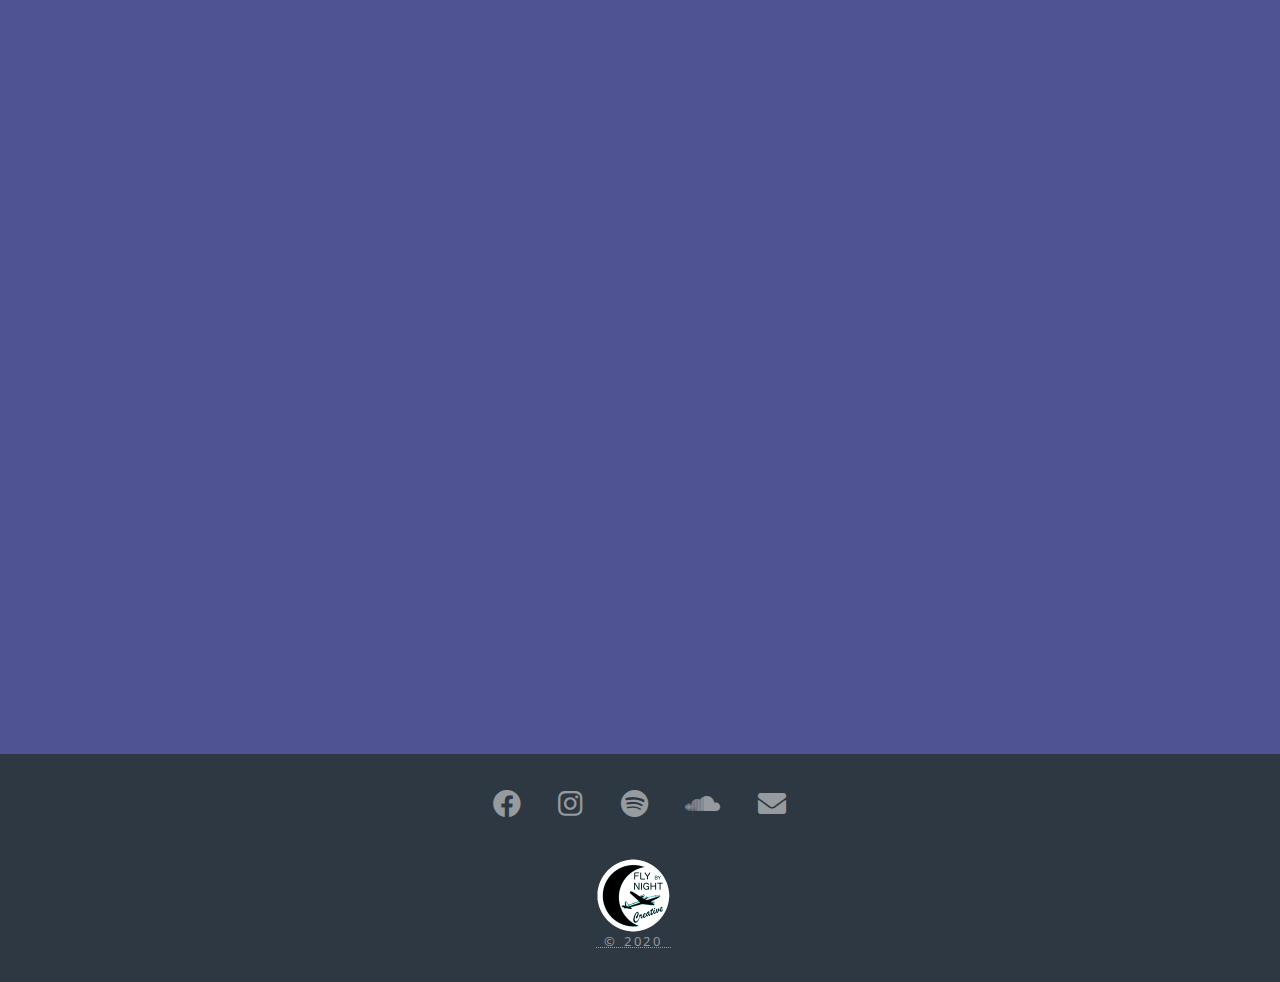
==== commit ee966827: "wyep feature added" ====
--- a/index.html
+++ b/index.html
@@ -40,6 +40,7 @@
 							<p>Singer/Songwriter from Pittsburgh, PA</p>
 							<ul class="actions special">
                 <li><a href="#media" class="button secondary">Listen Now</a></li>
+                <li><a href="https://wyep.org/feature/dilisio/" class="button secondary">WYEP Feature</a></li>
               </ul>
 						</div>
 						<a href="#about" class="more scrolly">Learn More</a>
